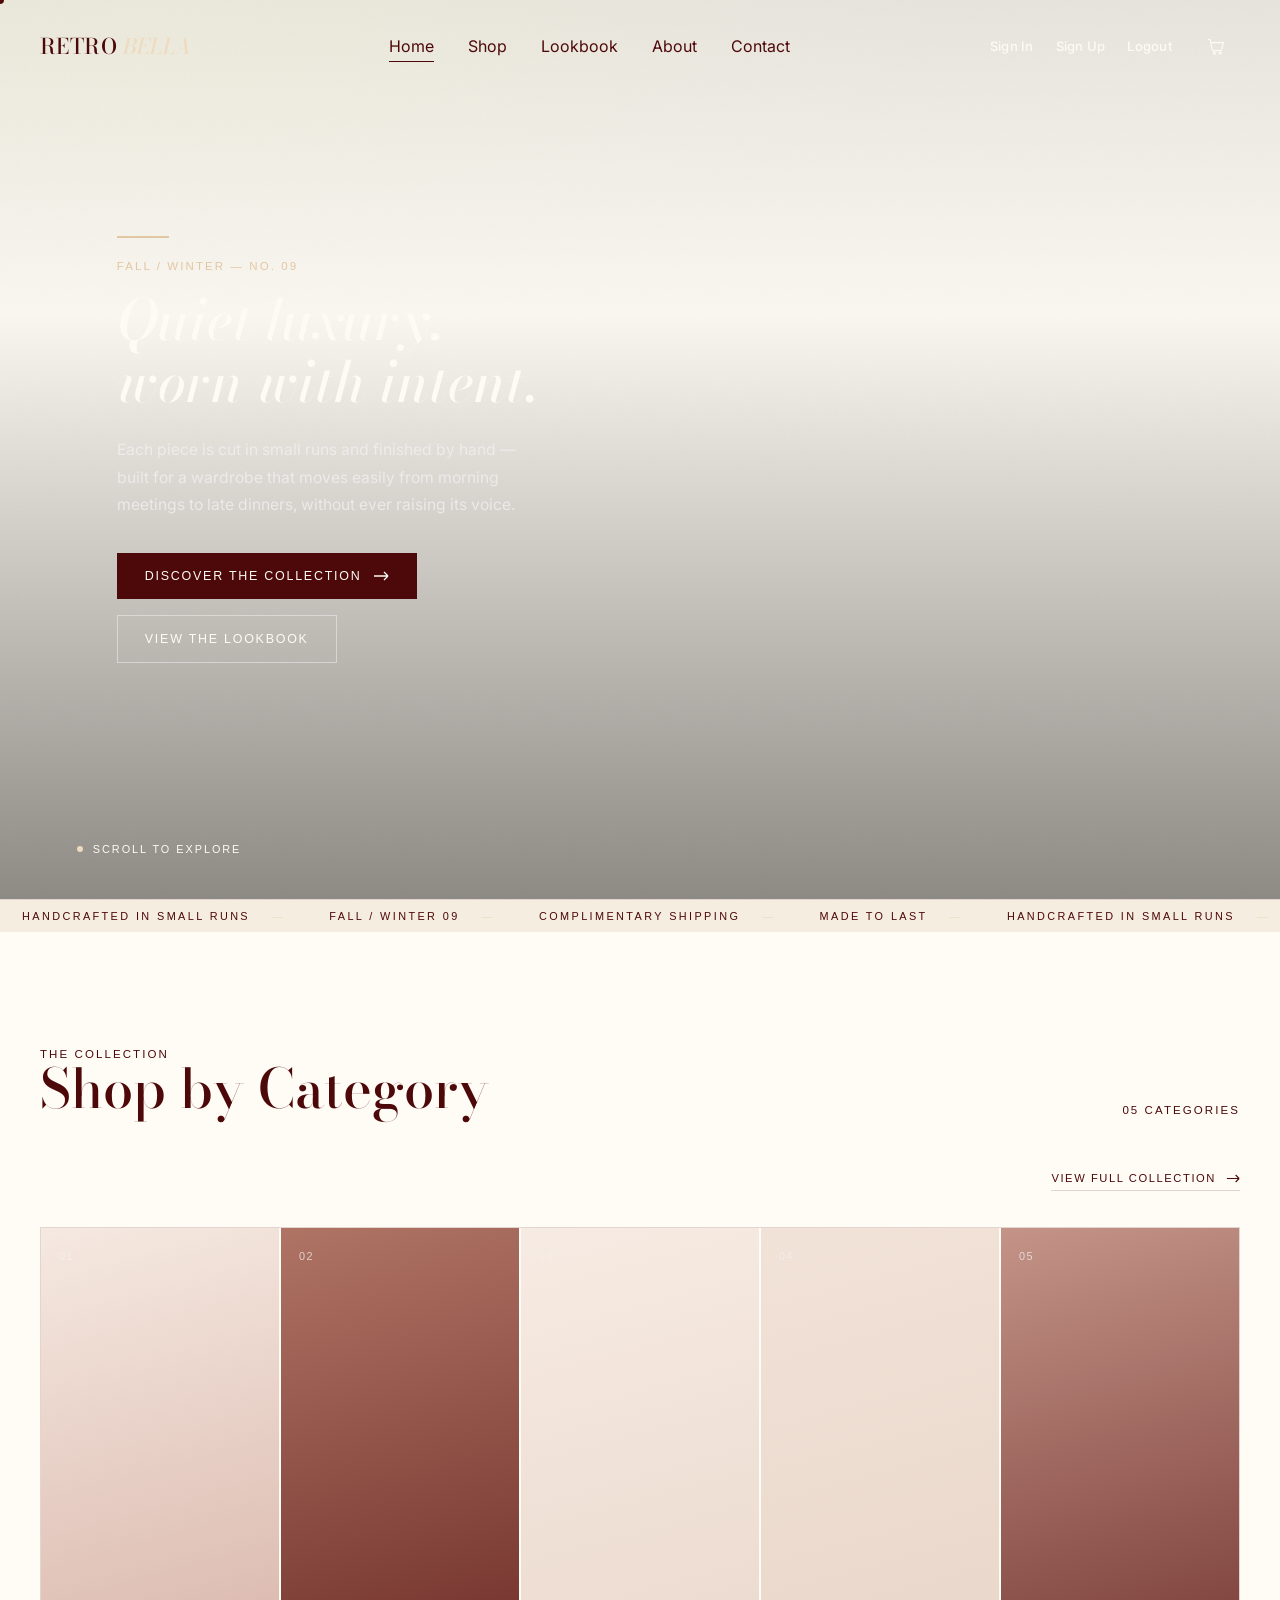
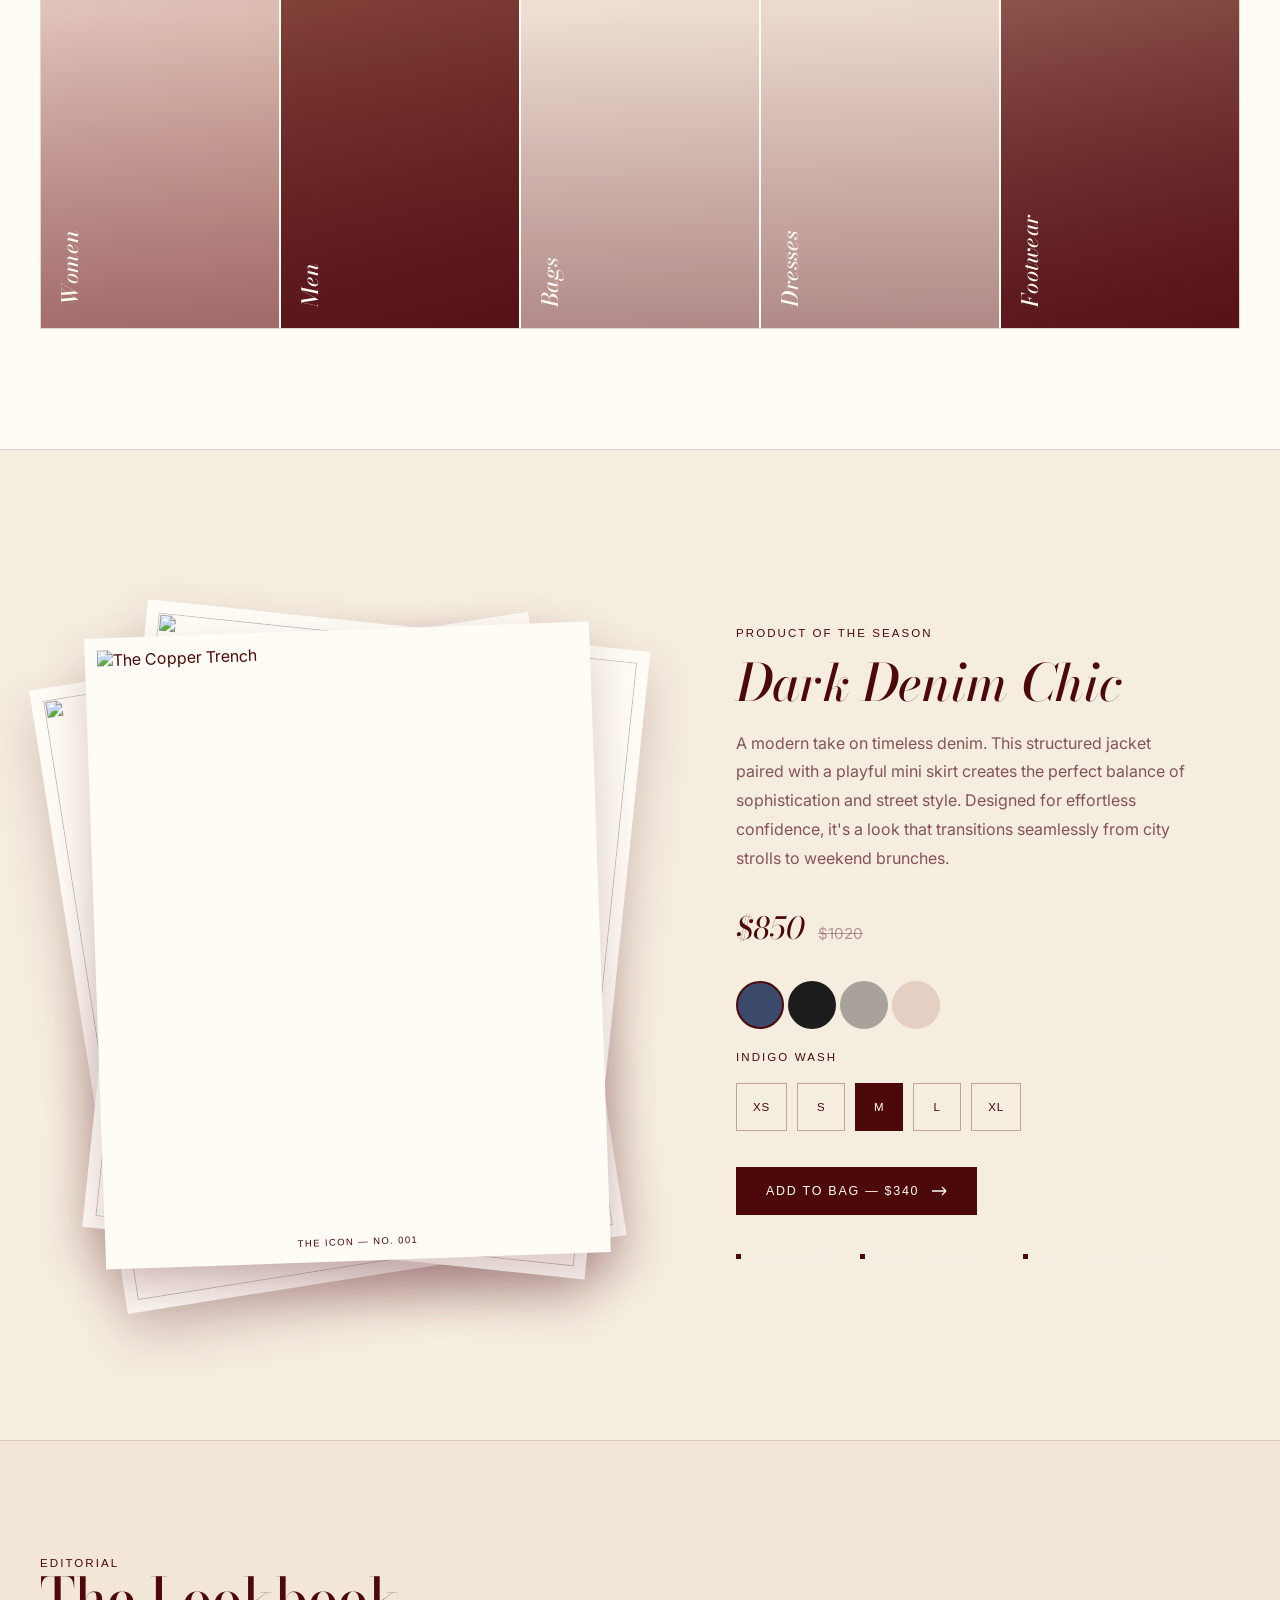
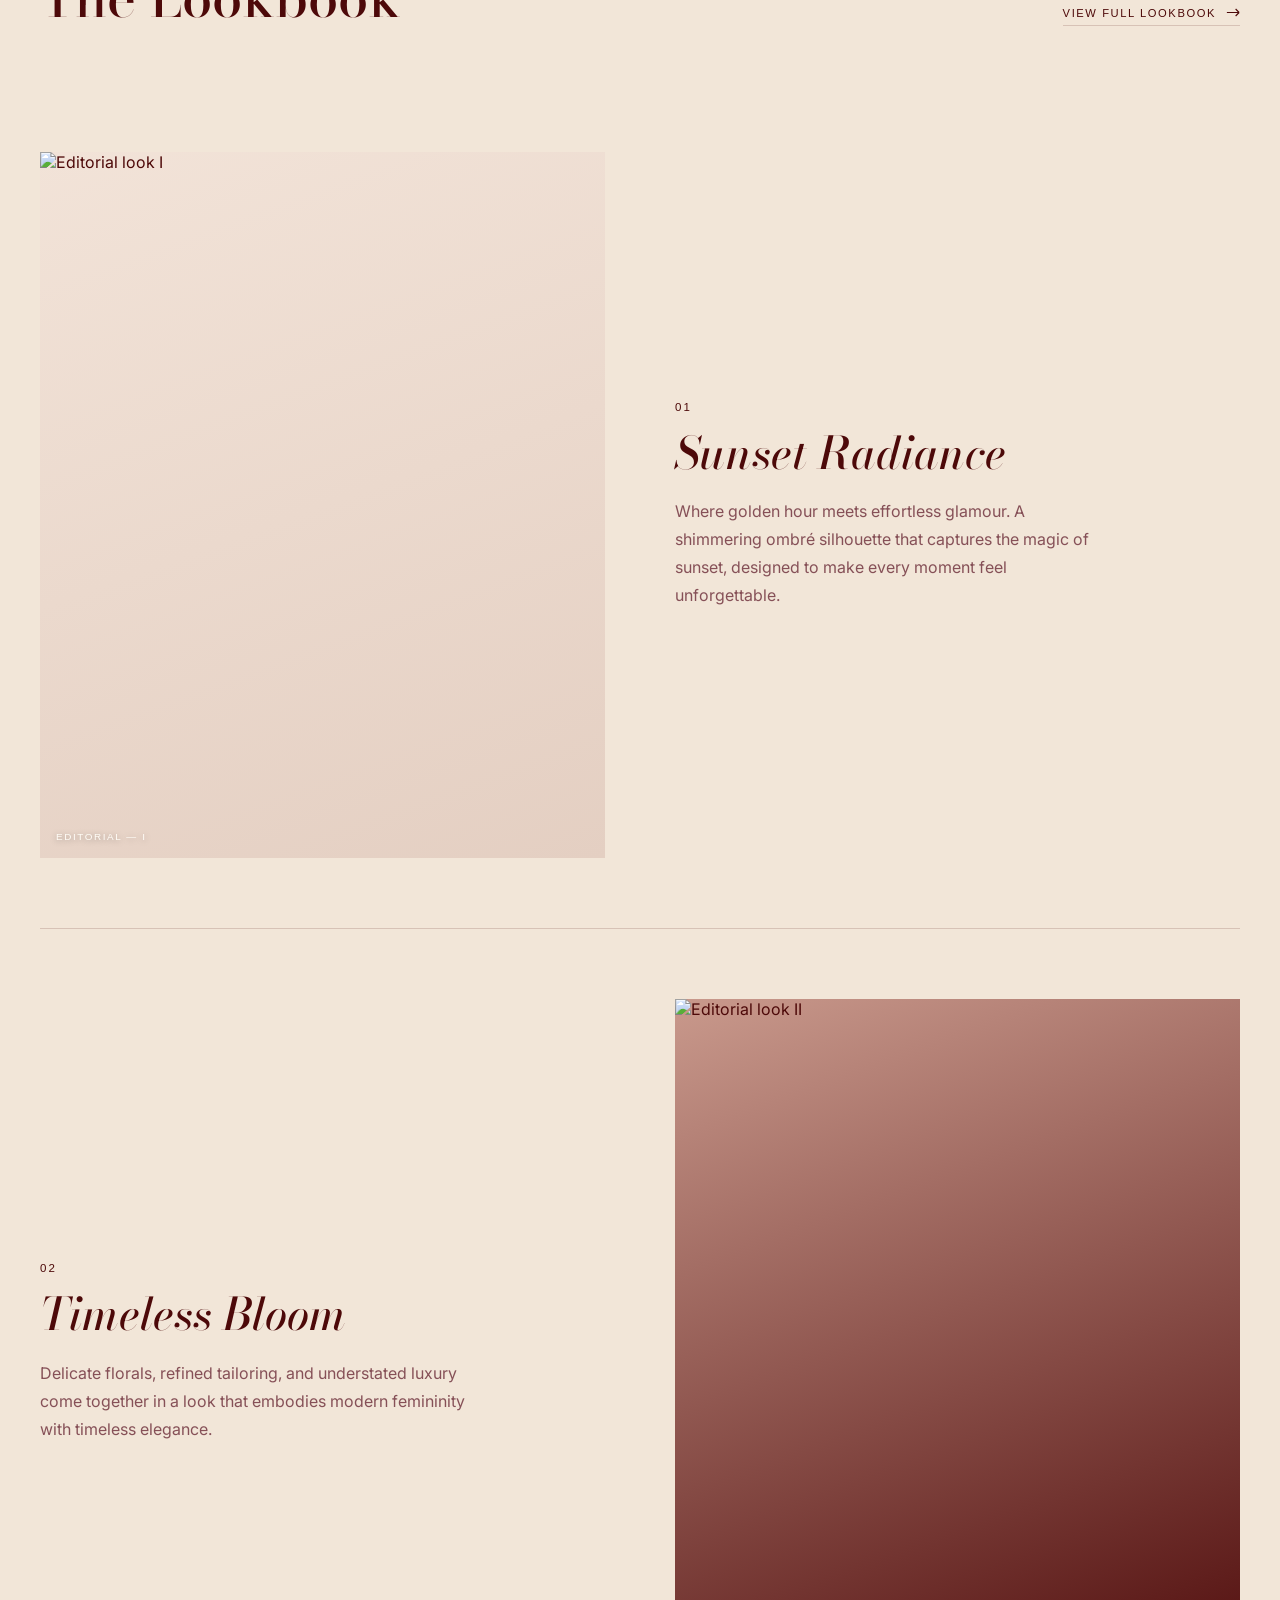
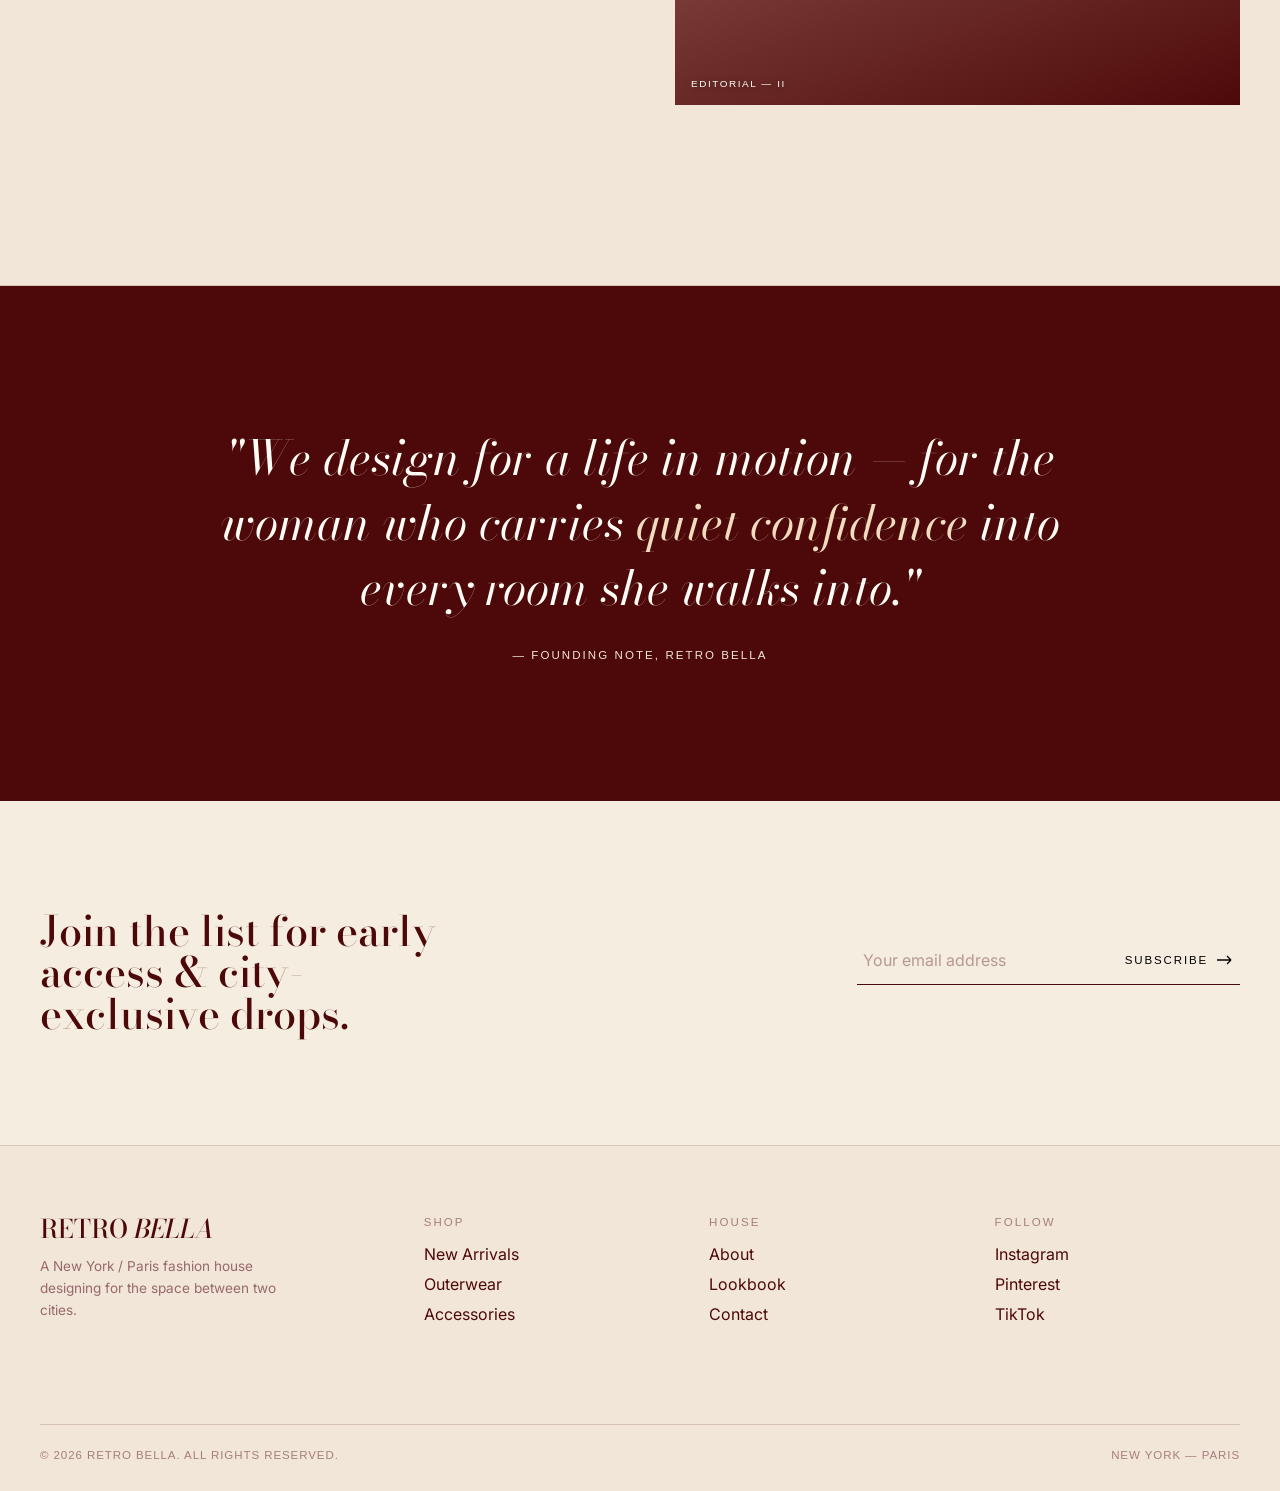
==== index.html @ aff61fb7 "updates" ====
<!DOCTYPE html>
<html lang="en">
<head>
<meta charset="UTF-8">
<meta name="viewport" content="width=device-width, initial-scale=1.0">
<title>RETRO&nbsp;BELLA — Est. Twenty Sixteen</title>
<link rel="preconnect" href="https://fonts.googleapis.com">
<link rel="preconnect" href="https://fonts.gstatic.com" crossorigin>
<link href="https://fonts.googleapis.com/css2?family=Bodoni+Moda:ital,opsz,wght@0,6..96,400;0,6..96,500;0,6..96,700;1,6..96,400;1,6..96,500&family=Archivo+Expanded:wght@500;700&family=Inter:wght@300;400;500&display=swap" rel="stylesheet">
<link rel="stylesheet" href="css/styles.css">
</head>
<body>

<div class="grain"></div>
<div class="cursor-dot" id="cursorDot"></div>

<!-- LOADER shown briefly every time the home page loads -->
<div class="loader-overlay" id="welcomeLoader">
  <div class="loader-logo">RETRO <em>BELLA</em></div>
  <div class="loader-bar-track"><div class="loader-bar-fill" id="welcomeFill"></div></div>
  <span class="loader-caption" id="welcomeCaption">Preparing your home page…</span>
</div>

<header id="siteHeader" class="on-video">
  <a href="index.html" class="logo" style="text-decoration:none;color:inherit;">RETRO <em>BELLA</em></a>
  <nav class="links" id="navLinks">
    <a href="index.html" class="is-active">Home</a>
    <a href="shop.html">Shop</a>
    <a href="lookbook.html">Lookbook</a>
    <a href="about.html">About</a>
    <a href="contact.html">Contact</a>
  </nav>
  <div class="header-icons">
    <a href="login.html" class="icon-btn nav-text-btn">Sign In</a>
    <a href="login.html?tab=signup" class="icon-btn nav-text-btn">Sign Up</a>
    <a href="index.html" class="icon-btn nav-text-btn">Logout</a>
    <a href="shop.html" class="icon-btn" aria-label="Cart">
      <svg width="20" height="20" viewBox="0 0 24 24" fill="none"><path d="M3 4h2l2.4 12.2a1.5 1.5 0 0 0 1.47 1.3h8.4a1.5 1.5 0 0 0 1.47-1.18L21 8H6" stroke="currentColor" stroke-width="1.4" stroke-linecap="round" stroke-linejoin="round"/><circle cx="10" cy="20.5" r="1.3" stroke="currentColor" stroke-width="1.4"/><circle cx="17" cy="20.5" r="1.3" stroke="currentColor" stroke-width="1.4"/></svg>
    </a>
  </div>
  <button class="menu-btn" id="menuBtn" aria-label="Toggle menu">
    <span></span><span></span><span></span>
  </button>
</header>

<section class="hero">
  <video autoplay muted loop playsinline poster="">
    <source src="Images/bgvideo.mp4">
  </video>
  <div class="veil"></div>
  <div class="hero-content">
    <div class="hero-caption">
      <div class="rule"></div>
      <span class="label">Fall / Winter — No. 09</span>
      <h1>Quiet luxury, worn with intent.</h1>
      <p>Each piece is cut in small runs and finished by hand — built for a wardrobe that moves easily from morning meetings to late dinners, without ever raising its voice.</p>
      <div class="btn-row">
        <button class="btn-primary" onclick="document.getElementById('shop').scrollIntoView({behavior:'smooth'})">
          Discover the Collection
          <svg width="16" height="10" viewBox="0 0 16 10" fill="none"><path d="M1 5H15M15 5L11 1M15 5L11 9" stroke="currentColor" stroke-width="1.3"/></svg>
        </button>
        <button class="btn-outline" onclick="document.getElementById('editorial').scrollIntoView({behavior:'smooth'})">
          View the Lookbook
        </button>
      </div>
    </div>
  </div>
  <div class="scroll-cue"><span class="dot"></span> Scroll to explore</div>
</section>

<div class="ticker-wrap">
  <div class="ticker" id="ticker">
    <span>Handcrafted in Small Runs</span><span>Fall / Winter 09</span><span>Complimentary Shipping</span>
    <span>Made to Last</span><span>Handcrafted in Small Runs</span><span>Fall / Winter 09</span>
    <span>Complimentary Shipping</span><span>Made to Last</span>
  </div>
</div>

<section id="shop" class="shop-section">
  <div class="section-head reveal">
    <div>
      <span class="label">The Collection</span>
      <h2>Shop by Category</h2>
    </div>
    <span class="label">05 Categories</span>
  </div>
  <div style="display:flex; justify-content:flex-end; margin-bottom:36px;">
    <a href="shop.html" class="panel-link" style="color:var(--sangria); border-bottom:1px solid var(--line); padding-bottom:6px;">
      View Full Collection
      <svg width="14" height="9" viewBox="0 0 16 10" fill="none"><path d="M1 5H15M15 5L11 1M15 5L11 9" stroke="currentColor" stroke-width="1.3"/></svg>
    </a>
  </div>

  <div class="category-strip reveal">
    <div class="cat-panel" style="--c1:#F7ECE4; --c2:#C9998C;" data-index="01">
      <div class="swatch"><img src="Images/women.png" alt="Women"></div>
      <div class="panel-veil"></div>
      <div class="panel-label">
        <span class="num">01</span>
        <h3>Women</h3>
      </div>
      <div class="panel-reveal">
        <span class="label">01 — Womenswear</span>
        <h3>Women</h3>
        <p>Tailoring, knitwear &amp; eveningwear cut for movement.</p>
        <a href="shop.html" class="panel-link">Shop Women <svg width="14" height="9" viewBox="0 0 16 10" fill="none"><path d="M1 5H15M15 5L11 1M15 5L11 9" stroke="currentColor" stroke-width="1.3"/></svg></a>
      </div>
    </div>

    <div class="cat-panel" style="--c1:#B37868; --c2:#4D0909;" data-index="02">
      <div class="swatch"><img src="Images/men.jpg" alt="Men"></div>
      <div class="panel-veil"></div>
      <div class="panel-label">
        <span class="num">02</span>
        <h3>Men</h3>
      </div>
      <div class="panel-reveal">
        <span class="label">02 — Menswear</span>
        <h3>Men</h3>
        <p>Structured outerwear &amp; considered essentials.</p>
        <a href="shop.html" class="panel-link">Shop Men <svg width="14" height="9" viewBox="0 0 16 10" fill="none"><path d="M1 5H15M15 5L11 1M15 5L11 9" stroke="currentColor" stroke-width="1.3"/></svg></a>
      </div>
    </div>

    <div class="cat-panel" style="--c1:#F7ECE4; --c2:#E4CFC2;" data-index="03">
      <div class="swatch"><img src="Images/bag.jpg" alt="Bags"></div>
      <div class="panel-veil"></div>
      <div class="panel-label">
        <span class="num">03</span>
        <h3>Bags</h3>
      </div>
      <div class="panel-reveal">
        <span class="label">03 — Leather Goods</span>
        <h3>Bags</h3>
        <p>Hand-finished leather, built for everyday carry.</p>
        <a href="shop.html" class="panel-link">Shop Bags <svg width="14" height="9" viewBox="0 0 16 10" fill="none"><path d="M1 5H15M15 5L11 1M15 5L11 9" stroke="currentColor" stroke-width="1.3"/></svg></a>
      </div>
    </div>

    <div class="cat-panel" style="--c1:#F2E3D8; --c2:#E4CFC2;" data-index="04">
      <div class="swatch"><img src="Images/dresses.png" alt="Dresses"></div>
      <div class="panel-veil"></div>
      <div class="panel-label">
        <span class="num">04</span>
        <h3>Dresses</h3>
      </div>
      <div class="panel-reveal">
        <span class="label">04 — Eveningwear</span>
        <h3>Dresses</h3>
        <p>Fluid silhouettes for daylight into evening.</p>
        <a href="shop.html" class="panel-link">Shop Dresses <svg width="14" height="9" viewBox="0 0 16 10" fill="none"><path d="M1 5H15M15 5L11 1M15 5L11 9" stroke="currentColor" stroke-width="1.3"/></svg></a>
      </div>
    </div>

<div class="cat-panel" style="--c1:#C9998C; --c2:#4D0909;" data-index="05">
      <div class="swatch"><img src="Images/shoe.jpg" alt="Footwear"></div>
      <div class="panel-veil"></div>
      <div class="panel-label">
        <span class="num">05</span>
        <h3>Footwear</h3>
      </div>
      <div class="panel-reveal">
        <span class="label">05 — Finishing Touches</span>
        <h3>Footwear</h3>
       <p>From everyday loafers to statement heels — footwear that completes every look.</p>
        <a href="shop.html" class="panel-link">Shop Footwear <svg width="14" height="9" viewBox="0 0 16 10" fill="none"><path d="M1 5H15M15 5L11 1M15 5L11 9" stroke="currentColor" stroke-width="1.3"/></svg></a>
      </div>
    </div>
  </div>
</section>

<section id="spotlight" class="spotlight">
  <div class="spotlight-grid reveal">
    <div class="spotlight-img">
      <div class="photo-stack">
        <div class="photo-card card-back">
          <img src="Images/lookbook4.jpeg" alt="">
        </div>
        <div class="photo-card card-mid">
          <img src="Images/lookbook1.jpeg" alt="">
        </div>
        <div class="photo-card card-front">
          <img src="Images/denim.png" alt="The Copper Trench">
          <span class="photo-card-cap">The Icon — No. 001</span>
        </div>
      </div>
    </div>
    <div class="spotlight-copy">
      <span class="label">Product of the Season</span>
      <h2>Dark Denim Chic</h2>
<p>A modern take on timeless denim. This structured jacket paired with a playful mini skirt creates the perfect balance of sophistication and street style. Designed for effortless confidence, it's a look that transitions seamlessly from city strolls to weekend brunches.</p>
      <div class="spotlight-price">
        <span class="now">$850</span>
        <span class="was">$1020</span>
      </div>

      <div class="swatch-row" id="colorSwatches">
        <button class="sw active" data-color="Indigo Wash" style="background:#3B4A6B;" aria-label="Indigo Wash"></button>
        <button class="sw" data-color="Raw Black" style="background:#1C1C1C;" aria-label="Raw Black"></button>
        <button class="sw" data-color="Stone Grey" style="background:#A9A29B;" aria-label="Stone Grey"></button>
        <button class="sw" data-color="Ecru" style="background:#E4CFC2;" aria-label="Ecru"></button>
      </div>
      <span class="label" id="colorLabel" style="display:block;margin:-8px 0 20px;">Indigo Wash</span>

      <div class="size-row" id="sizeRow">
        <button data-size="XS">XS</button>
        <button data-size="S">S</button>
        <button class="active" data-size="M">M</button>
        <button data-size="L">L</button>
        <button data-size="XL">XL</button>
      </div>

      <button class="btn-primary" id="addToBag">
        Add to Bag — $340
        <svg width="16" height="10" viewBox="0 0 16 10" fill="none"><path d="M1 5H15M15 5L11 1M15 5L11 9" stroke="currentColor" stroke-width="1.3"/></svg>
      </button>

      <div class="spotlight-meta">
        <span><i class="sq"></i>Made in Italy</span>
        <span><i class="sq"></i>Double-faced wool</span>
        <span><i class="sq"></i>Hand-finished seams</span>
      </div>
    </div>
  </div>
</section>

<section id="editorial">
  <div class="section-head reveal">
    <div>
      <span class="label">Editorial</span>
      <h2>The Lookbook</h2>
    </div>
    <a href="lookbook.html" class="panel-link" style="color:var(--sangria); border-bottom:1px solid var(--line); padding-bottom:6px;">
      View Full Lookbook
      <svg width="14" height="9" viewBox="0 0 16 10" fill="none"><path d="M1 5H15M15 5L11 1M15 5L11 9" stroke="currentColor" stroke-width="1.3"/></svg>
    </a>
  </div>

  <div class="editorial-block reveal">
    <div class="img" data-cap="Editorial — I" style="--c1:#F2E3D8; --c2:#E4CFC2;"><img src="Images/editorial-1.jpg" alt="Editorial look I"></div>
    <div class="copy">
      <span class="label">01</span>
      <h2>Sunset Radiance</h2>
     <p>Where golden hour meets effortless glamour. A shimmering ombré silhouette that captures the magic of sunset, designed to make every moment feel unforgettable.</p> 
    </div>
  </div>

  <div class="editorial-block reverse reveal">
    <div class="img" data-cap="Editorial — II" style="--c1:#C9998C; --c2:#4D0909;"><img src="Images/editorial-2.jpg" alt="Editorial look II"></div>
    <div class="copy">
      <span class="label">02</span>
      <h2>Timeless Bloom</h2>
<p>Delicate florals, refined tailoring, and understated luxury come together in a look that embodies modern femininity with timeless elegance.</p>
    </div>
  </div>
</section>

<section id="manifesto" class="manifesto reveal">
  <blockquote>
    "We design for a life in motion — for the woman who carries <span>quiet confidence</span> into every room she walks into."
  </blockquote>
  <cite class="label">— Founding Note, Retro Bella</cite>
</section>

<section id="newsletter">
  <div class="newsletter reveal">
    <h2>Join the list for early access &amp; city-exclusive drops.</h2>
    <div>
      <form id="newsletterForm">
        <input type="email" placeholder="Your email address" required>
        <button type="submit">Subscribe
          <svg width="16" height="10" viewBox="0 0 16 10" fill="none"><path d="M1 5H15M15 5L11 1M15 5L11 9" stroke="currentColor" stroke-width="1.3"/></svg>
        </button>
      </form>
      <p class="note" id="newsletterNote">Thank you — you're on the list.</p>
    </div>
  </div>
</section>

<footer>
  <div class="brand">
    <h3>RETRO <em style="color:var(--sangria)">BELLA</em></h3>
    <p>A New York / Paris fashion house designing for the space between two cities.</p>
  </div>
  <div>
    <span class="label">Shop</span>
    <ul>
      <li><a href="shop.html">New Arrivals</a></li>
      <li><a href="shop.html">Outerwear</a></li>
      <li><a href="shop.html">Accessories</a></li>
    </ul>
  </div>
  <div>
    <span class="label">House</span>
    <ul>
      <li><a href="about.html">About</a></li>
      <li><a href="lookbook.html">Lookbook</a></li>
      <li><a href="contact.html">Contact</a></li>
    </ul>
  </div>
  <div>
    <span class="label">Follow</span>
    <ul>
      <li><a href="#">Instagram</a></li>
      <li><a href="#">Pinterest</a></li>
      <li><a href="#">TikTok</a></li>
    </ul>
  </div>
  <div class="footer-bottom">
    <span>© 2026 Retro Bella. All rights reserved.</span>
    <span>New York — Paris</span>
  </div>
</footer>

<script>
  // ---------- welcome loader (plays on every visit to the home page) ----------
  (function(){
    const overlay = document.getElementById('welcomeLoader');
    const fill = document.getElementById('welcomeFill');
    const caption = document.getElementById('welcomeCaption');
    const params = new URLSearchParams(window.location.search);

    if(params.get('welcome') === '1'){
      caption.textContent = 'Welcome back — preparing your home page…';
      // clean the URL so refreshing doesn't keep the welcome caption
      window.history.replaceState({}, document.title, window.location.pathname);
    }

    document.documentElement.style.overflow = 'hidden';
    overlay.style.display = 'flex';
    fill.style.width = '0%';

    // small delay so the browser paints the 0% state before we animate to 100%
    setTimeout(() => { fill.style.width = '100%'; }, 50);

    // hide only once the 1.5s bar-fill transition has actually finished
    setTimeout(() => {
      overlay.classList.add('hide');
      document.documentElement.style.overflow = '';
      setTimeout(() => overlay.remove(), 650);
    }, 1700);
  })();

  const header = document.getElementById('siteHeader');
  window.addEventListener('scroll', () => {
    header.classList.toggle('scrolled', window.scrollY > 40);
  });

  const menuBtn = document.getElementById('menuBtn');
  const navLinks = document.getElementById('navLinks');
  menuBtn.addEventListener('click', () => {
    menuBtn.classList.toggle('open');
    navLinks.classList.toggle('open');
  });
  navLinks.querySelectorAll('a').forEach(a => a.addEventListener('click', () => {
    menuBtn.classList.remove('open');
    navLinks.classList.remove('open');
  }));

  const revealEls = document.querySelectorAll('.reveal');
  const io = new IntersectionObserver((entries) => {
    entries.forEach(entry => {
      if (entry.isIntersecting) {
        entry.target.classList.add('in');
        io.unobserve(entry.target);
      }
    });
  }, { threshold: 0.15 });
  revealEls.forEach(el => io.observe(el));

  const form = document.getElementById('newsletterForm');
  const note = document.getElementById('newsletterNote');
  form.addEventListener('submit', (e) => {
    e.preventDefault();
    note.classList.add('show');
    form.reset();
    setTimeout(() => note.classList.remove('show'), 4000);
  });

  // spotlight color swatch selection
  const colorLabel = document.getElementById('colorLabel');
  document.querySelectorAll('#colorSwatches .sw').forEach(sw => {
    sw.addEventListener('click', () => {
      document.querySelectorAll('#colorSwatches .sw').forEach(s => s.classList.remove('active'));
      sw.classList.add('active');
      if (colorLabel) colorLabel.textContent = sw.dataset.color;
    });
  });

  // spotlight size selection
  document.querySelectorAll('#sizeRow button').forEach(btn => {
    btn.addEventListener('click', () => {
      document.querySelectorAll('#sizeRow button').forEach(b => b.classList.remove('active'));
      btn.classList.add('active');
    });
  });

  // add to bag demo
  const addBtn = document.getElementById('addToBag');
  addBtn.addEventListener('click', () => {
    const original = addBtn.innerHTML;
    addBtn.innerHTML = 'Added to Bag ✓';
    setTimeout(() => { addBtn.innerHTML = original; }, 1800);
  });

  // custom cursor
  const cursorDot = document.getElementById('cursorDot');
  const heroSection = document.querySelector('.hero');
  if (window.matchMedia('(hover: hover)').matches) {
    window.addEventListener('mousemove', (e) => {
      cursorDot.style.left = e.clientX + 'px';
      cursorDot.style.top = e.clientY + 'px';
      const overHero = e.clientY < heroSection.getBoundingClientRect().bottom;
      cursorDot.classList.toggle('on-video', overHero);
    });
    document.querySelectorAll('.cat-panel, .newsletter button, .btn-primary, nav.links a, .sw, .size-row button').forEach(el => {
      el.addEventListener('mouseenter', () => cursorDot.classList.add('active'));
      el.addEventListener('mouseleave', () => cursorDot.classList.remove('active'));
    });
  }
</script>

</body>
</html>
---- css/styles.css ----
:root{
    /* ===== Cherry / Cream theme ===== */
    --ink:#4D0909;              /* Cherry — primary text & accent */
    --paper:#FFFCF6;            /* Cream — primary background */
    --paper-dim:#F5EDE0;
    --sangria:#4D0909;          /* Cherry — buttons & accents */
    --sangria-dim:#320606;      /* deep cherry — hover states, gradient depth */
    --cornflower:#F0DCC0;       /* warm cream-gold — highlights on dark/video areas */
    --cornflower-dim:#E3C9A3;
    --butter:#F0DCC0;
    --butter-dim:#E3C9A3;
    --line: rgba(77,9,9,0.16);
    --dusk:#F5EDE0;
    --dusk-dim:#EBDFC9;
    --blush:#F2E6D8;
    --blush-dim:#E7D3BC;
  }

  *{ margin:0; padding:0; box-sizing:border-box; }
  html{ scroll-behavior:smooth; }

  body{
    background:var(--paper);
    color:var(--ink);
    font-family:'Inter', sans-serif;
    font-weight:400;
    overflow-x:hidden;
  }

  ::selection{ background:var(--sangria); color:var(--paper); }
  a{ color:inherit; text-decoration:none; }

  .label{
    font-family:'Archivo Expanded', sans-serif;
    text-transform:uppercase;
    letter-spacing:0.18em;
    font-size:0.72rem;
    font-weight:500;
  }

  h1,h2,h3{
    font-family:'Bodoni Moda', serif;
    font-weight:500;
    line-height:1;
  }

  .grain{
    position:fixed; inset:0; pointer-events:none; z-index:500;
    opacity:0.045; mix-blend-mode:multiply;
    background-image:url("data:image/svg+xml,%3Csvg xmlns='http://www.w3.org/2000/svg' width='120' height='120'%3E%3Cfilter id='n'%3E%3CfeTurbulence type='fractalNoise' baseFrequency='0.9' numOctaves='2' stitchTiles='stitch'/%3E%3C/filter%3E%3Crect width='100%25' height='100%25' filter='url(%23n)'/%3E%3C/svg%3E");
  }

  /* ---------- nav ---------- */
  header{
    position:fixed; top:0; left:0; right:0; z-index:200;
    display:flex; align-items:center; justify-content:space-between;
    padding:22px 40px;
    background:transparent;
    transition:background 0.4s ease, padding 0.4s ease, border-color 0.4s ease;
    border-bottom:1px solid transparent;
  }
  header.scrolled{
    background:rgba(255,252,246,0.92);
    backdrop-filter:blur(6px);
    padding:14px 40px;
    border-bottom:1px solid var(--line);
  }
  header.on-video .logo, header.on-video nav.links a{ color:var(--paper); }
  header.on-video.scrolled .logo, header.on-video.scrolled nav.links a{ color:var(--ink); }

  .logo{
    font-family:'Bodoni Moda', serif; font-weight:500; font-size:1.35rem;
    letter-spacing:0.02em; transition:color 0.4s ease;
  }
  .logo em{ font-style:italic; color:var(--sangria); }
  header.on-video:not(.scrolled) .logo em{ color:var(--cornflower); }

  nav.links{
    position:fixed; top:0; right:0; height:100vh; width:72%;
    background:var(--paper); display:flex; flex-direction:column; justify-content:center; align-items:flex-start;
    padding:40px; gap:26px; transform:translateX(100%); transition:transform 0.4s ease;
    border-left:1px solid var(--line); z-index:250;
  }
  nav.links.open{ transform:translateX(0); }
  nav.links a{ position:relative; transition:color 0.4s ease; color:var(--ink) !important; }
  .menu-btn{ display:flex; }
  @media (min-width:641px){
    nav.links{
      position:static; height:auto; width:auto; flex-direction:row;
      background:none; padding:0; gap:34px; transform:none; border-left:none;
    }
    nav.links a{ color:inherit !important; }
    .menu-btn{ display:none; }
  }
  nav.links a::after{
    content:""; position:absolute; left:0; bottom:-6px;
    width:0; height:1px; background:currentColor;
    transition:width 0.3s ease;
  }
  nav.links a:hover::after{ width:100%; }

  .menu-btn{
    flex-direction:column; align-items:center; justify-content:center; gap:5px;
    width:48px; height:48px;
    background:none; border:none; cursor:pointer; z-index:300;
  }
  .menu-btn span{ width:26px; height:1.5px; background:var(--ink); display:block; transition:transform .3s ease, opacity .3s ease; }
  header.on-video:not(.scrolled) .menu-btn span{ background:var(--paper); }
  .menu-btn.open span:nth-child(1){ transform:translateY(6.5px) rotate(45deg); }
  .menu-btn.open span:nth-child(2){ opacity:0; }
  .menu-btn.open span:nth-child(3){ transform:translateY(-6.5px) rotate(-45deg); }

  /* ---------- ticker ---------- */
  .ticker-wrap{
    position:relative; z-index:190;
    background:var(--dusk); color:var(--ink);
    overflow:hidden; white-space:nowrap;
    height:32px; display:flex; align-items:center;
  }
  .ticker{ display:inline-flex; animation:scrollTicker 26s linear infinite; }
  .ticker span{
    font-family:'Archivo Expanded', sans-serif; text-transform:uppercase;
    letter-spacing:0.22em; font-size:0.68rem; padding:0 22px;
    display:inline-flex; align-items:center; gap:22px;
  }
  .ticker span::after{ content:"—"; color:var(--cornflower); }
  @keyframes scrollTicker{ from{ transform:translateX(0); } to{ transform:translateX(-50%); } }

  /* ---------- hero (video) ---------- */
  .hero{
    position:relative;
    height:100vh; min-height:640px;
    display:flex; flex-direction:column; justify-content:flex-end;
    overflow:hidden;
    color:var(--paper);
  }
  .hero video{
    position:absolute; inset:0; width:100%; height:100%;
    object-fit:cover; z-index:0;
    filter:saturate(0.9) contrast(1.05);
  }
  .hero .veil{
    position:absolute; inset:0; z-index:1;
    background:
      radial-gradient(120% 60% at 12% 0%, rgba(250,252,208,0.22) 0%, rgba(250,252,208,0) 55%),
      linear-gradient(180deg, rgba(20,15,10,0.10) 0%, rgba(20,15,10,0.02) 35%, rgba(20,15,10,0.48) 100%);
  }
  .hero-content{
    position:relative; z-index:2;
    height:100%; width:100%;
    display:flex; align-items:flex-end; justify-content:flex-start;
    padding:0 20px 90px;
  }
  @media (min-width:641px){
    .hero-content{ align-items:center; padding:0 clamp(24px, 6vw, 80px); }
  }

  .hero-caption{
    max-width:100%;
    color:var(--paper);
    text-align:left;
    animation:heroIn 1.4s cubic-bezier(.16,.9,.28,1) both;
  }
  @media (min-width:641px){ .hero-caption{ max-width:420px; } }
  @keyframes heroIn{
    from{ opacity:0; transform:translateY(24px); }
    to{ opacity:1; transform:translateY(0); }
  }
  .hero-caption .rule{
    width:52px; height:2px; background:var(--butter-dim); margin-bottom:22px;
  }
  .hero-caption .label{ color:var(--butter-dim); display:block; margin-bottom:18px; }
  .hero-caption h1{
    font-size:clamp(2.4rem, 4.4vw, 3.6rem);
    font-style:italic; font-weight:500;
    line-height:1.1; margin-bottom:22px;
  }
  .hero-caption p{
    font-size:0.98rem; line-height:1.75;
    color:rgba(241,241,241,0.8); margin-bottom:34px;
  }
  .hero-caption .btn-primary{ padding:16px 28px; }
  .hero-caption .btn-row{ display:flex; gap:16px; flex-wrap:wrap; }
  .btn-outline{
    display:inline-flex; align-items:center; gap:12px;
    background:transparent; color:var(--paper);
    font-family:'Archivo Expanded', sans-serif; font-size:0.78rem;
    letter-spacing:0.14em; text-transform:uppercase;
    padding:16px 27px; border:1px solid rgba(241,241,241,0.55); cursor:pointer;
    transition:background 0.3s ease, color 0.3s ease, border-color 0.3s ease;
  }
  .btn-outline:hover{ background:var(--paper); color:var(--ink); border-color:var(--paper); }

  .scroll-cue{
    position:absolute; left:clamp(24px, 6vw, 80px); bottom:44px; z-index:2;
    display:flex; align-items:center; gap:10px;
    font-family:'Archivo Expanded', sans-serif; text-transform:uppercase;
    font-size:0.68rem; letter-spacing:0.18em; color:var(--paper);
  }
  .scroll-cue .dot{ width:6px; height:6px; border-radius:50%; background:var(--butter); animation:pulse 1.8s ease-in-out infinite; }
  @keyframes pulse{ 0%,100%{ transform:scale(1); opacity:1; } 50%{ transform:scale(1.6); opacity:0.4; } }

  /* ---------- section shared ---------- */
  section{ padding:110px 40px; border-bottom:1px solid var(--line); }
  .section-head{ display:flex; justify-content:space-between; align-items:flex-end; margin-bottom:56px; flex-wrap:wrap; gap:20px; }
  .section-head h2{ font-size:clamp(2.1rem, 5vw, 3.4rem); }
  .section-head .label{ color:var(--sangria); }

  .reveal{ opacity:0; transform:translateY(36px); transition:opacity 0.8s ease, transform 0.8s ease; }
  .reveal.in{ opacity:1; transform:translateY(0); }

  /* ---------- CATEGORY STRIP (animated vertical panels) ---------- */
  .shop-section{ padding-bottom:120px; }
  .category-strip{
    display:flex;
    flex-direction:column;
    gap:2px;
    border:1px solid var(--line);
  }
  .cat-panel{
    position:relative;
    overflow:hidden;
    cursor:pointer;
    height:140px;
    transition:height 0.5s ease;
  }
  .cat-panel:hover{ height:340px; }
  .category-strip:hover .cat-panel:not(:hover){ height:100px; }
  @media (min-width:901px){
    .category-strip{
      flex-direction:row;
      height:78vh; min-height:520px; max-height:760px;
    }
    .cat-panel{ flex:1; height:auto; transition:flex 0.7s cubic-bezier(.22,.85,.24,1); }
    .cat-panel:hover{ flex:2.6; height:auto; }
    .category-strip:hover .cat-panel:not(:hover){ flex:0.72; height:auto; }
  }

  .cat-panel .swatch{
    position:absolute; inset:0;
    background:linear-gradient(165deg, var(--c1), var(--c2));
    overflow:hidden;
    transform:scale(1.08);
    transition:transform 0.7s cubic-bezier(.22,.85,.24,1);
  }
  .cat-panel:hover .swatch{ transform:scale(1); }

  .cat-panel .swatch img{
    position:absolute; inset:0;
    width:100%; height:100%;
    object-fit:cover;
  }
  .cat-panel[data-index="01"] .swatch img{ object-position:center 20%; }
  .cat-panel[data-index="04"] .swatch img{ object-position:center 15%; }
  .cat-panel[data-index="02"] .swatch img{ object-position:center 20%; }
  .cat-panel[data-index="03"] .swatch img{ object-position:center; }
  .cat-panel[data-index="05"] .swatch img{ object-position:center; }

  .cat-panel .panel-veil{
    position:absolute; inset:0;
    background:linear-gradient(180deg, rgba(92,22,38,0) 55%, rgba(92,22,38,0.38) 100%);
    transition:background 0.5s ease;
  }
  .cat-panel:hover .panel-veil{
    background:linear-gradient(180deg, rgba(92,22,38,0) 60%, rgba(92,22,38,0.3) 100%);
  }

  /* collapsed vertical label */
  .panel-label{
    position:absolute; inset:0; z-index:2;
    display:flex; flex-direction:row; align-items:center; justify-content:space-between;
    padding:22px 18px;
    opacity:1; transition:opacity 0.35s ease;
  }
  .cat-panel:hover .panel-label{ opacity:0; }
  .panel-label .num{
    font-family:'Archivo Expanded', sans-serif; font-size:0.68rem;
    letter-spacing:0.14em; color:rgba(241,241,241,0.75);
  }
  .panel-label h3{
    font-size:1.5rem; font-style:italic; color:var(--paper);
    letter-spacing:0.01em;
  }
  @media (min-width:901px){
    .panel-label{ flex-direction:column; align-items:stretch; }
    .panel-label h3{
      font-size:1.4rem;
      writing-mode:vertical-rl; transform:rotate(180deg);
      align-self:flex-start;
    }
  }

  /* expanded reveal content */
  .panel-reveal{
    position:absolute; left:0; right:0; bottom:0; z-index:2;
    padding:30px 28px;
    opacity:0; transform:translateY(14px);
    transition:opacity 0.4s ease 0.15s, transform 0.5s ease 0.15s;
    white-space:normal;
  }
  .cat-panel:hover .panel-reveal{ opacity:1; transform:translateY(0); }
  .panel-reveal .label{ color:var(--cornflower); display:block; margin-bottom:10px; white-space:nowrap; }
  .panel-reveal h3{ color:var(--paper); font-size:1.9rem; font-style:italic; margin-bottom:10px; writing-mode:initial; transform:none; }
  .panel-reveal p{
    color:rgba(241,241,241,0.75); font-size:0.88rem; line-height:1.55;
    max-width:230px; margin-bottom:18px;
  }
  .panel-link{
    display:inline-flex; align-items:center; gap:10px;
    color:var(--paper); font-family:'Archivo Expanded', sans-serif;
    font-size:0.7rem; letter-spacing:0.14em; text-transform:uppercase;
    border-bottom:1px solid rgba(241,241,241,0.4); padding-bottom:6px;
  }
  .panel-link svg{ transition:transform 0.3s ease; }
  .cat-panel:hover .panel-link:hover svg{ transform:translateX(5px); }

  /* ---------- SPOTLIGHT / HIGH-END PRODUCT ---------- */
  .spotlight{ background:var(--dusk); color:var(--ink); border-bottom:1px solid var(--line); }
  .spotlight-grid{
    display:grid; grid-template-columns:1fr; gap:50px; align-items:center;
  }
  @media (min-width:981px){
    .spotlight-grid{ grid-template-columns:1.1fr 0.9fr; gap:80px; }
  }
  .spotlight-img{
    position:relative; aspect-ratio:4/5;
    display:flex; align-items:center; justify-content:center;
  }
  .photo-stack{
    position:relative;
    width:82%; height:82%;
  }
  .photo-card{
    position:absolute; inset:0;
    background:var(--paper);
    padding:12px 12px 12px;
    box-shadow:0 24px 50px rgba(92,22,38,0.22);
    transition:transform 0.5s cubic-bezier(.22,.85,.24,1), box-shadow 0.5s ease;
  }
  .photo-card img{
    width:100%; height:100%;
    object-fit:cover; display:block;
  }
  .card-back{
    transform:rotate(-9deg) translate(-22px, 14px);
    z-index:1;
  }
  .card-mid{
    transform:rotate(6deg) translate(18px, -8px);
    z-index:2;
  }
  .card-front{
    transform:rotate(-2deg);
    z-index:3;
    padding-bottom:44px;
  }
  .spotlight-img:hover .card-back{ transform:rotate(-13deg) translate(-32px, 20px); }
  .spotlight-img:hover .card-mid{ transform:rotate(9deg) translate(26px, -14px); }
  .spotlight-img:hover .card-front{ transform:rotate(-4deg) translateY(-6px); }
  .photo-card-cap{
    position:absolute; left:12px; right:12px; bottom:14px;
    font-family:'Archivo Expanded', sans-serif; font-size:0.6rem;
    letter-spacing:0.14em; text-transform:uppercase; color:var(--ink);
    text-align:center;
  }
  .spotlight-copy .label{ color:var(--sangria); display:block; margin-bottom:18px; }
  .spotlight-copy h2{ font-size:clamp(2rem,4.4vw,3.2rem); font-style:italic; margin-bottom:20px; }
  .spotlight-copy p{ font-size:1rem; line-height:1.8; color:rgba(92,22,38,0.72); max-width:460px; margin-bottom:32px; }

  .spotlight-price{ display:flex; align-items:baseline; gap:14px; margin-bottom:30px; }
  .spotlight-price .now{ font-family:'Bodoni Moda', serif; font-style:italic; font-size:1.9rem; color:var(--ink); }
  .spotlight-price .was{ font-size:0.95rem; text-decoration:line-through; color:rgba(92,22,38,0.4); }

  .swatch-row{ display:flex; gap:4px; margin-bottom:30px; }
  .swatch-row .sw{
    width:48px; height:48px; padding:9px;
    border-radius:50%; cursor:pointer;
    background-clip:content-box;
    border:2px solid transparent; transition:border-color 0.25s ease;
  }
  .swatch-row .sw.active{ border-color:var(--ink); }

  .size-row{ display:flex; gap:10px; margin-bottom:36px; flex-wrap:wrap; }
  .size-row button{
    background:none; border:1px solid rgba(92,22,38,0.35); color:var(--ink);
    font-family:'Archivo Expanded', sans-serif; font-size:0.72rem; letter-spacing:0.08em;
    min-width:48px; min-height:48px; padding:10px 16px; cursor:pointer; transition:all 0.25s ease;
  }
  .size-row button:hover, .size-row button.active{
    background:var(--sangria); color:var(--paper); border-color:var(--sangria);
  }

  .btn-primary{
    display:inline-flex; align-items:center; gap:12px;
    background:var(--sangria); color:var(--paper);
    font-family:'Archivo Expanded', sans-serif; font-size:0.78rem;
    letter-spacing:0.14em; text-transform:uppercase;
    padding:17px 30px; border:none; cursor:pointer;
    transition:background 0.3s ease;
  }
  .btn-primary:hover{ background:var(--sangria-dim); }
  .btn-primary svg{ transition:transform 0.3s ease; }
  .btn-primary:hover svg{ transform:translateX(5px); }

  .spotlight-meta{
    margin-top:34px; display:flex; gap:34px; flex-wrap:wrap;
    font-size:0.8rem; color:rgba(241,241,241,0.55);
  }
  .spotlight-meta span{ display:flex; align-items:center; gap:8px; }
  .spotlight-meta .sq{ width:5px; height:5px; background:var(--sangria); display:inline-block; }

  /* ---------- editorial ---------- */
  .editorial-block{ display:grid; grid-template-columns:1fr; gap:40px; align-items:center; padding:50px 0; }
  .editorial-block:not(:last-child){ border-bottom:1px solid var(--line); }
  #editorial{ background:var(--blush); }
  @media (min-width:901px){
    .editorial-block{ grid-template-columns:1fr 1fr; gap:70px; padding:70px 0; }
    .editorial-block.reverse .img{ order:2; }
  }
  .editorial-block .img{
    aspect-ratio:4/5; position:relative; overflow:hidden;
    background:linear-gradient(160deg, var(--c1), var(--c2));
  }
  .editorial-block .img img{
    position:absolute; inset:0;
    width:100%; height:100%;
    object-fit:cover;
  }
  .editorial-block .img::after{
    z-index:1;
    text-shadow:0 1px 6px rgba(0,0,0,0.35);
    content:attr(data-cap); position:absolute; left:16px; bottom:16px;
    color:var(--paper); font-family:'Archivo Expanded', sans-serif;
    font-size:0.62rem; letter-spacing:0.16em; text-transform:uppercase;
  }
  .editorial-block .copy .label{ color:var(--sangria); margin-bottom:18px; display:block; }
  .editorial-block .copy h2{ font-size:clamp(1.9rem,4vw,2.8rem); margin-bottom:22px; font-style:italic; }
  .editorial-block .copy p{ font-size:1rem; line-height:1.75; color:rgba(92,22,38,0.72); max-width:440px; }

  /* ---------- manifesto ---------- */
  .manifesto{
    text-align:center; padding:140px 40px;
    background:var(--sangria); color:var(--paper);
    border-bottom:none !important;
  }
  .manifesto blockquote{
    font-family:'Bodoni Moda', serif; font-style:italic;
    font-size:clamp(1.6rem, 4vw, 3rem); max-width:900px; margin:0 auto; line-height:1.35;
  }
  .manifesto blockquote span{ color:var(--butter); }
  .manifesto cite{ display:block; margin-top:28px; font-style:normal; color:var(--blush); }

  /* ---------- newsletter ---------- */
  #newsletter{ background:var(--dusk); }
  .newsletter{ display:flex; flex-direction:column; align-items:flex-start; gap:24px; }
  .newsletter h2{ font-size:clamp(1.8rem,4vw,2.6rem); max-width:420px; }
  .newsletter form{
    display:flex; align-items:stretch; border-bottom:1px solid var(--ink);
    width:100%; max-width:420px;
  }
  .newsletter input{
    flex:1; background:none; border:none; outline:none; min-height:48px;
    font-family:'Inter', sans-serif; font-size:1rem; padding:10px 6px; color:var(--ink);
  }
  .newsletter input::placeholder{ color:rgba(92,22,38,0.4); }
  .newsletter button{
    background:none; border:none; cursor:pointer; min-height:48px; min-width:48px;
    font-family:'Archivo Expanded', sans-serif; text-transform:uppercase;
    letter-spacing:0.16em; font-size:0.72rem; padding:10px 8px;
    display:flex; align-items:center; justify-content:center; gap:8px;
  }
  @media (min-width:641px){
    .newsletter{ flex-direction:row; justify-content:space-between; align-items:center; flex-wrap:wrap; gap:30px; }
    .newsletter form{ min-width:320px; flex:1; }
  }
  .newsletter button svg{ transition:transform 0.3s ease; }
  .newsletter button:hover svg{ transform:translateX(6px); }
  .newsletter .note{ margin-top:10px; font-size:0.78rem; color:var(--sangria); opacity:0; transition:opacity .3s ease; }
  .newsletter .note.show{ opacity:1; }

  /* ---------- footer ---------- */
  footer{ padding:50px 20px 30px; display:grid; grid-template-columns:1fr; gap:40px; background:var(--blush); }
  @media (min-width:641px){ footer{ grid-template-columns:1fr 1fr; } }
  @media (min-width:901px){ footer{ padding:70px 40px 30px; grid-template-columns:1.4fr 1fr 1fr 1fr; } }
  footer .brand h3{ font-size:1.6rem; margin-bottom:14px; }
  footer .brand p{ font-size:0.85rem; color:rgba(92,22,38,0.6); max-width:260px; line-height:1.6; }
  footer .label{ margin-bottom:16px; display:block; color:rgba(92,22,38,0.5); }
  footer ul{ list-style:none; display:flex; flex-direction:column; gap:10px; }
  footer ul li a:hover{ color:var(--sangria); }
  .footer-bottom{
    grid-column:1/-1; display:flex; justify-content:space-between; flex-wrap:wrap; gap:10px;
    margin-top:60px; padding-top:24px; border-top:1px solid var(--line);
    font-size:0.72rem; color:rgba(92,22,38,0.5);
    font-family:'Archivo Expanded', sans-serif; letter-spacing:0.08em; text-transform:uppercase;
  }

  /* ---------- custom cursor ---------- */
  .cursor-dot{
    position:fixed; top:0; left:0; width:8px; height:8px; border-radius:50%;
    background:var(--sangria); pointer-events:none; z-index:600;
    transform:translate(-50%,-50%); transition:width .2s ease, height .2s ease, opacity .2s ease, background .2s ease;
    opacity:0;
  }
  @media (hover:hover){ .cursor-dot{ opacity:1; } }
  .cursor-dot.active{ width:52px; height:52px; background:rgba(184,169,201,0.85); }
  .cursor-dot.on-video{ background:var(--cornflower); }

  /* ---------- responsive: mobile-first base already set above; this block only
     upgrades header/section chrome and the hero split-heading layout at wider widths ---------- */
  header{ padding:18px 20px; }
  section{ padding:80px 20px; }
  .hero-grid{ grid-template-columns:1fr; text-align:left; }
  .hero h1.right{ text-align:left; }
  .hero-divider{ display:none; }
  .shop-grid{ grid-template-columns:1fr; }

  @media (min-width:641px){
    header{ padding:22px 40px; }
    section{ padding:110px 40px; }
    .hero-divider{ display:block; }
    .shop-grid{ grid-template-columns:repeat(2, 1fr); }
  }
  @media (prefers-reduced-motion:reduce){ *{ animation:none !important; transition:none !important; } }

  /* =========================================================
     HEADER ICONS (account / bag) — shared across all pages
  ========================================================= */
  .header-icons{ display:flex; align-items:center; gap:14px; }
  @media (min-width:641px){ .header-icons{ gap:20px; } }
  .icon-btn{
    display:flex; align-items:center; justify-content:center;
    width:48px; height:48px;
    background:none; border:none; cursor:pointer; color:inherit;
    transition:color 0.4s ease, opacity 0.25s ease;
  }
  .icon-btn:hover{ opacity:0.7; }
  header:not(.on-video) .header-icons{ color:var(--ink); }
  header.on-video .header-icons{ color:var(--paper); }
  header.on-video.scrolled .header-icons{ color:var(--ink); }

  nav.links a.is-active::after{ width:100%; }

  /* =========================================================
     PAGE BANNER (inner-page hero, non-video)
  ========================================================= */
  .page-banner{
    position:relative;
    isolation:isolate;
    overflow:hidden;
    padding:130px 20px 60px;
    background:linear-gradient(160deg, var(--dusk), var(--blush));
    border-bottom:1px solid var(--line);
  }
  .page-banner.shop-banner,
  .page-banner.contact-banner {
    background-color:#3a0808;
    background-image:linear-gradient(rgba(30,4,4,0.6), rgba(30,4,4,0.72)), url('../images/bg.jpeg');
    background-size:cover;
    background-position:center;
    background-repeat:no-repeat;
    padding:150px 5vw 130px;
  }
  .page-banner.about-banner {
    background-color:#1a0d0d;
    background-image:linear-gradient(rgba(10,5,5,0.12), rgba(10,5,5,0.28)), url('../images/about1.jpeg');
    background-size:cover;
    background-position:center 30%;
    background-repeat:no-repeat;
    padding:150px 5vw 130px;
  }
  .page-banner::before {
    content:"";
    position:absolute;
    inset:0;
    background:linear-gradient(180deg, rgba(20,4,4,0.62) 0%, rgba(20,4,4,0.7) 55%, rgba(20,4,4,0.78) 100%);
    z-index:0;
  }
  .page-banner.shop-banner::before,
  .page-banner.contact-banner::before,
  .page-banner.about-banner::before {
    content:none;
  }
  .page-banner > * {
    position:relative;
    z-index:1;
  }
  .page-banner.shop-banner .breadcrumb,
  .page-banner.shop-banner .breadcrumb a,
  .page-banner.shop-banner .label,
  .page-banner.shop-banner h1,
  .page-banner.shop-banner .sub,
  .page-banner.contact-banner .breadcrumb,
  .page-banner.contact-banner .breadcrumb a,
  .page-banner.contact-banner .label,
  .page-banner.contact-banner h1,
  .page-banner.contact-banner .sub,
  .page-banner.about-banner .breadcrumb,
  .page-banner.about-banner .breadcrumb a,
  .page-banner.about-banner .label,
  .page-banner.about-banner h1,
  .page-banner.about-banner .sub {
    color:#ffffff !important;
    text-shadow:0 2px 10px rgba(0,0,0,0.6), 0 1px 2px rgba(0,0,0,0.7);
  }
  @media (min-width:641px){ .page-banner{ padding:168px 40px 90px; } }
  .breadcrumb{
    display:flex; align-items:center; gap:8px; margin-bottom:22px;
    font-family:'Archivo Expanded', sans-serif; font-size:0.66rem;
    letter-spacing:0.16em; text-transform:uppercase; color:rgba(92,22,38,0.5);
  }
  .breadcrumb a:hover{ color:var(--sangria); }
  .page-banner .label{ color:var(--sangria); display:block; margin-bottom:16px; }
  .page-banner h1{ font-size:clamp(2.3rem, 5.2vw, 3.8rem); font-style:italic; max-width:720px; }
  .page-banner p.sub{
    margin-top:20px; font-size:1rem; line-height:1.75;
    color:rgba(92,22,38,0.72); max-width:520px;
  }

  /* =========================================================
     SHOP — filters + product grid
  ========================================================= */
  .filter-bar{ display:flex; gap:12px; flex-wrap:wrap; padding:50px 20px 36px; }
  .filter-pill{
    font-family:'Archivo Expanded', sans-serif; font-size:0.7rem;
    letter-spacing:0.1em; text-transform:uppercase;
    min-height:48px; padding:11px 22px; border:1px solid rgba(92,22,38,0.28);
    background:none; color:var(--ink); cursor:pointer;
    transition:background 0.25s ease, color 0.25s ease, border-color 0.25s ease;
  }
  .filter-pill.active, .filter-pill:hover{ background:var(--sangria); color:var(--paper); border-color:var(--sangria); }

  .product-grid{ display:grid; grid-template-columns:1fr; gap:40px; padding:0 20px 60px; }
  @media (min-width:641px){ .product-grid{ grid-template-columns:repeat(2, 1fr); gap:32px 28px; } }
  @media (min-width:901px){ .filter-bar{ padding:70px 40px 46px; } .product-grid{ padding:0 40px 60px; } }
  @media (min-width:981px){ .product-grid{ grid-template-columns:repeat(4, 1fr); } }
  .product-card{ position:relative; display:flex; flex-direction:column; }
  .product-card.is-hidden{ display:none; }
  .card-actions{
    display:flex;
    align-items:center;
    gap:10px;
    padding:14px 16px 16px;
    margin-top:auto;
  }
  .add-cart-btn{
    flex:1;
    padding:12px 14px;
    background:#2c1010;
    color:#ffffff;
    border:none;
    border-radius:2px;
    font-family:'Archivo Expanded', 'Inter', sans-serif;
    font-size:11px;
    font-weight:500;
    letter-spacing:1.2px;
    text-transform:uppercase;
    cursor:pointer;
    transition:background .25s ease;
  }
  .add-cart-btn:hover{
    background:var(--sangria, #4D0909);
  }
  .product-media{
    position:relative; aspect-ratio:3/4; overflow:hidden;
    background:linear-gradient(160deg, var(--c1, var(--dusk)), var(--c2, var(--blush)));
  }
  .product-media:has(img.fit-contain){
    background:#ffffff;
  }
  .product-media img{
    position:absolute; inset:0; width:100%; height:100%; object-fit:cover;
    transition:transform 0.6s cubic-bezier(.22,.85,.24,1), opacity 0.3s ease;
  }
  .product-media img.fit-contain{
    object-fit:contain; padding:14px;
  }
  .product-card:hover .product-media img{ transform:scale(1.06); }
  .product-tag{
    position:absolute; top:12px; left:12px; z-index:2;
    background:var(--ink); color:var(--paper);
    font-family:'Archivo Expanded', sans-serif; font-size:0.6rem;
    letter-spacing:0.1em; text-transform:uppercase; padding:6px 11px;
  }
  .wishlist-btn{
    position:absolute; top:6px; right:6px; z-index:2;
    width:48px; height:48px; border-radius:50%;
    background:rgba(255,248,233,0.88); border:none;
    display:flex; align-items:center; justify-content:center; cursor:pointer;
    transition:background 0.25s ease, transform 0.25s ease;
  }
  .wishlist-btn:hover{ background:var(--paper); transform:scale(1.06); }
  .wishlist-btn.active svg path{ fill:var(--sangria); stroke:var(--sangria); }
  .quick-add{
    position:absolute; left:12px; right:12px; bottom:12px; z-index:2;
    background:var(--ink); color:var(--paper); border:none;
    padding:13px; font-family:'Archivo Expanded', sans-serif; font-size:0.66rem;
    letter-spacing:0.12em; text-transform:uppercase; cursor:pointer;
    opacity:0; transform:translateY(8px);
    transition:opacity 0.3s ease, transform 0.3s ease, background 0.25s ease;
  }
  .product-card:hover .quick-add{ opacity:1; transform:translateY(0); }
  .quick-add:hover{ background:var(--sangria); }
  .product-info{ padding-top:16px; display:flex; justify-content:space-between; gap:10px; }
  .product-info h3{ font-size:1rem; font-style:italic; font-family:'Bodoni Moda', serif; font-weight:500; margin-bottom:5px; }
  .product-info .cat-label{
    font-family:'Archivo Expanded', sans-serif; font-size:0.6rem;
    letter-spacing:0.12em; text-transform:uppercase; color:rgba(92,22,38,0.48);
  }
  .product-price{ font-family:'Bodoni Moda', serif; font-style:italic; font-size:1rem; white-space:nowrap; }
  .load-more-wrap{ display:flex; justify-content:center; padding-bottom:110px; }
  .empty-note{ padding:40px; text-align:center; color:rgba(92,22,38,0.55); display:none; }
  .empty-note.show{ display:block; }

  /* =========================================================
     ABOUT
  ========================================================= */
  .pillars-grid{ display:grid; grid-template-columns:1fr; gap:2px; background:var(--line); border:1px solid var(--line); }
  @media (min-width:901px){ .pillars-grid{ grid-template-columns:repeat(3, 1fr); } }
  .pillar{ padding:46px 34px; background:var(--paper); }
  .pillar .num{ font-family:'Archivo Expanded', sans-serif; color:var(--sangria); font-size:0.72rem; letter-spacing:0.16em; }
  .pillar h3{ margin:20px 0 14px; font-size:1.5rem; font-style:italic; }
  .pillar p{ font-size:0.92rem; line-height:1.75; color:rgba(92,22,38,0.7); }

  .founder-block{ display:grid; grid-template-columns:1fr; gap:0; align-items:center; background:var(--blush); }
  @media (min-width:901px){ .founder-block{ grid-template-columns:0.9fr 1.1fr; gap:70px; } }
  .founder-block .img{ aspect-ratio:4/5; position:relative; overflow:hidden; background:linear-gradient(160deg, var(--c1,var(--dusk)), var(--c2,var(--blush))); }
  .founder-block .img img{ position:absolute; inset:0; width:100%; height:100%; object-fit:cover; }
  .founder-block .copy blockquote{ font-family:'Bodoni Moda', serif; font-style:italic; font-size:clamp(1.3rem,2.6vw,1.9rem); line-height:1.5; margin-bottom:22px; }
  .founder-block .copy cite{ font-style:normal; font-family:'Archivo Expanded', sans-serif; font-size:0.7rem; letter-spacing:0.12em; text-transform:uppercase; color:rgba(92,22,38,0.55); }

  .timeline-row{ display:grid; grid-template-columns:1fr; gap:8px; padding:30px 0; border-bottom:1px solid var(--line); }
  @media (min-width:901px){ .timeline-row{ grid-template-columns:140px 1fr; gap:34px; } }
  .timeline-row:first-child{ border-top:1px solid var(--line); }
  .timeline-row .year{ font-family:'Bodoni Moda', serif; font-style:italic; font-size:1.7rem; color:var(--sangria); }
  .timeline-row h4{ font-size:1.05rem; margin-bottom:8px; font-family:'Archivo Expanded', sans-serif; text-transform:uppercase; letter-spacing:0.06em; font-weight:500; }
  .timeline-row p{ font-size:0.94rem; line-height:1.75; color:rgba(92,22,38,0.7); max-width:560px; }

  .stats-row{ display:flex; justify-content:space-between; flex-wrap:wrap; gap:30px; background:var(--sangria); color:var(--paper); padding:70px 40px; }
  .stats-row .stat{ text-align:center; flex:1; min-width:140px; }
  .stats-row .stat strong{ display:block; font-family:'Bodoni Moda', serif; font-style:italic; font-size:clamp(2rem,4vw,3rem); }
  .stats-row .stat span{ font-family:'Archivo Expanded', sans-serif; font-size:0.68rem; letter-spacing:0.14em; text-transform:uppercase; color:rgba(255,248,233,0.75); }

  /* =========================================================
     LOOKBOOK
  ========================================================= */
  .lookbook-masonry{ columns:1; column-gap:22px; padding:50px 20px 80px; }
  @media (min-width:601px){ .lookbook-masonry{ columns:2 220px; } }
  @media (min-width:901px){ .lookbook-masonry{ columns:3 260px; padding:70px 40px 110px; } }
  .lookbook-masonry figure{
    break-inside:avoid; margin:0 0 22px; position:relative; overflow:hidden;
    background:linear-gradient(160deg, var(--c1,var(--dusk)), var(--c2,var(--blush)));
  }
  .lookbook-masonry img{ width:100%; display:block; transition:transform 0.6s ease; }
  .lookbook-masonry figure:hover img{ transform:scale(1.045); }
  .lookbook-masonry figcaption{
    position:absolute; left:14px; bottom:14px; z-index:1;
    color:var(--paper); font-family:'Archivo Expanded', sans-serif;
    font-size:0.6rem; letter-spacing:0.14em; text-transform:uppercase;
    text-shadow:0 1px 8px rgba(0,0,0,0.45);
  }
  /* =========================================================
     CONTACT
  ========================================================= */
  .contact-grid{ display:grid; grid-template-columns:1fr; gap:60px; padding:60px 20px 90px; }
  @media (min-width:901px){ .contact-grid{ grid-template-columns:1.1fr 0.9fr; gap:80px; padding:80px 40px 120px; } }
  .contact-form-wrap .field{ margin-bottom:26px; }
  .contact-form-wrap label{
    display:block; font-family:'Archivo Expanded', sans-serif; font-size:0.65rem;
    letter-spacing:0.12em; text-transform:uppercase; color:rgba(92,22,38,0.55); margin-bottom:9px;
  }
  .contact-form-wrap input, .contact-form-wrap textarea, .contact-form-wrap select{
    width:100%; min-height:48px; background:none; border:none; border-bottom:1px solid rgba(92,22,38,0.3);
    padding:12px 4px; font-family:'Inter', sans-serif; font-size:1rem; color:var(--ink);
    outline:none; transition:border-color 0.25s ease;
  }
  .contact-form-wrap input:focus, .contact-form-wrap textarea:focus, .contact-form-wrap select:focus{ border-color:var(--sangria); }
  .contact-form-wrap textarea{ resize:vertical; min-height:120px; }
  .contact-note{ margin-top:18px; font-size:0.82rem; color:var(--sangria); opacity:0; transition:opacity 0.3s ease; }
  .contact-note.show{ opacity:1; }

  .store-list{ display:flex; flex-direction:column; gap:38px; }
  .store-card .label{ color:var(--sangria); display:block; margin-bottom:10px; }
  .store-card h3{ font-size:1.4rem; font-style:italic; margin-bottom:10px; }
  .store-card p{ font-size:0.9rem; line-height:1.75; color:rgba(92,22,38,0.7); }
  .store-card p a{ color:var(--sangria); }

  /* =========================================================
     LOGIN / AUTH PAGE
  ========================================================= */
  .auth-wrap{ min-height:100vh; display:grid; grid-template-columns:1fr; }
  .auth-side{
    display:none;
    position:relative; overflow:hidden;
    background:linear-gradient(160deg, var(--sangria), var(--sangria-dim));
    color:var(--paper); flex-direction:column; justify-content:space-between;
    padding:56px;
  }
  @media (min-width:861px){
    .auth-wrap{ grid-template-columns:1fr 1fr; }
    .auth-side{ display:flex; }
  }
  .auth-side::before{
    content:""; position:absolute; inset:0;
    background:radial-gradient(120% 60% at 8% 0%, rgba(250,252,208,0.2) 0%, rgba(250,252,208,0) 55%);
  }
  .auth-side .logo{ position:relative; z-index:1; color:var(--paper); }
  .auth-side .logo em{ color:var(--butter); font-style:italic; }
  .auth-quote{
    position:relative; z-index:1; font-family:'Bodoni Moda', serif; font-style:italic;
    font-size:clamp(1.4rem, 2.6vw, 2.1rem); line-height:1.45; max-width:420px;
  }
  .auth-quote span{ color:var(--butter); }
  .auth-foot{
    position:relative; z-index:1; font-family:'Archivo Expanded', sans-serif;
    font-size:0.66rem; letter-spacing:0.16em; text-transform:uppercase; color:rgba(255,248,233,0.62);
  }

  .auth-form-side{ display:flex; align-items:center; justify-content:center; padding:60px 40px; background:var(--paper); }
  .auth-box{ width:100%; max-width:380px; }
  .auth-box .label{ color:var(--sangria); display:block; }
  .auth-box h1{ font-size:2.1rem; font-style:italic; margin:16px 0 10px; }
  .auth-box .sub{ font-size:0.92rem; color:rgba(92,22,38,0.65); margin-bottom:34px; }

  .auth-tabs{ display:flex; gap:28px; margin-bottom:32px; border-bottom:1px solid var(--line); }
  .auth-tab{
    background:none; border:none; cursor:pointer; padding:0 0 14px;
    font-family:'Archivo Expanded', sans-serif; font-size:0.74rem; letter-spacing:0.1em;
    text-transform:uppercase; color:rgba(92,22,38,0.42); position:relative;
  }
  .auth-tab.active{ color:var(--ink); }
  .auth-tab.active::after{ content:""; position:absolute; left:0; right:0; bottom:-1px; height:2px; background:var(--sangria); }

  .auth-panel{ display:none; }
  .auth-panel.active{ display:block; animation:heroIn 0.5s ease both; }

  .auth-field{ margin-bottom:22px; }
  .auth-field label{
    display:block; font-family:'Archivo Expanded', sans-serif; font-size:0.64rem;
    letter-spacing:0.1em; text-transform:uppercase; color:rgba(92,22,38,0.55); margin-bottom:8px;
  }
  .auth-field input{
    width:100%; min-height:48px; border:none; border-bottom:1px solid rgba(92,22,38,0.3); background:none;
    padding:10px 4px; font-family:'Inter', sans-serif; font-size:1rem; color:var(--ink);
    outline:none; transition:border-color 0.25s ease;
  }
  .auth-field input:focus{ border-color:var(--sangria); }
  .auth-field .err{ display:block; margin-top:6px; font-size:0.76rem; color:var(--sangria); min-height:1em; }

  .auth-row{ display:flex; justify-content:space-between; align-items:center; margin-bottom:30px; font-size:0.82rem; }
  .auth-row a{ color:var(--sangria); }
  .auth-remember{ display:flex; align-items:center; gap:8px; color:rgba(92,22,38,0.65); cursor:pointer; }
  .auth-remember input{ accent-color:var(--sangria); }

  .auth-submit{ width:100%; justify-content:center; }
  .auth-switch{ margin-top:26px; text-align:center; font-size:0.85rem; color:rgba(92,22,38,0.65); }
  .auth-switch button{ background:none; border:none; cursor:pointer; color:var(--sangria); font-weight:500; font-family:'Inter', sans-serif; font-size:0.85rem; }

  .auth-divider{ display:flex; align-items:center; gap:14px; margin:28px 0; color:rgba(92,22,38,0.4); font-size:0.7rem; text-transform:uppercase; letter-spacing:0.12em; }
  .auth-divider::before, .auth-divider::after{ content:""; flex:1; height:1px; background:var(--line); }
  .auth-social{ display:flex; gap:14px; }
  .auth-social button{
    flex:1; display:flex; align-items:center; justify-content:center; gap:10px; min-height:48px; padding:12px;
    border:1px solid rgba(92,22,38,0.25); background:none; cursor:pointer;
    font-family:'Inter', sans-serif; font-size:0.84rem; color:var(--ink);
    transition:border-color 0.25s ease;
  }
  .auth-social button:hover{ border-color:var(--sangria); }

  /* =========================================================
     LOADER (login → home transition)
  ========================================================= */
  .loader-overlay{
    position:fixed; inset:0; z-index:9999;
    background:var(--paper);
    display:flex; flex-direction:column; align-items:center; justify-content:center; gap:24px;
    transition:opacity 0.6s ease, visibility 0.6s ease;
  }
  .loader-overlay.hide{ opacity:0; visibility:hidden; pointer-events:none; }
  .loader-logo{ font-family:'Bodoni Moda', serif; font-size:1.5rem; letter-spacing:0.02em; color:var(--ink); }
  .loader-logo em{ font-style:italic; color:var(--sangria); }
  .loader-bar-track{ width:220px; height:2px; background:var(--line); position:relative; overflow:hidden; }
  .loader-bar-fill{ position:absolute; left:0; top:0; bottom:0; width:0%; background:var(--sangria); transition:width 1.5s cubic-bezier(.22,.85,.24,1); }
  .loader-caption{
    font-family:'Archivo Expanded', sans-serif; font-size:0.64rem; letter-spacing:0.2em;
    text-transform:uppercase; color:rgba(92,22,38,0.5);
  }

  /* =========================================================
     LOOKBOOK — bento grid
  ========================================================= */
  .lookbook-grid {
    --border: rgba(77,9,9,.14);
    display: grid;
    grid-template-columns: repeat(12, 1fr);
    grid-auto-rows: 11vw;
    gap: 14px;
    padding: 48px 5vw 80px;
  }
  .lookbook-grid figure {
    margin: 0; position: relative; overflow: hidden; background: #111;
    grid-column: span 4; grid-row: span 2; border: 1px solid var(--border);
    isolation: isolate; opacity: 0; transform: translateY(28px);
    transition: opacity .7s ease, transform .7s ease;
  }
  .lookbook-grid.in figure { opacity: 1; transform: translateY(0); }
  .lookbook-grid figure:nth-child(1)  { transition-delay: .02s; }
  .lookbook-grid figure:nth-child(2)  { transition-delay: .08s; }
  .lookbook-grid figure:nth-child(3)  { transition-delay: .14s; }
  .lookbook-grid figure:nth-child(4)  { transition-delay: .20s; }
  .lookbook-grid figure:nth-child(5)  { transition-delay: .26s; }
  .lookbook-grid figure:nth-child(6)  { transition-delay: .32s; }
  .lookbook-grid figure:nth-child(7)  { transition-delay: .38s; }
  .lookbook-grid figure:nth-child(8)  { transition-delay: .44s; }
  .lookbook-grid figure:nth-child(9)  { transition-delay: .50s; }
  .lookbook-grid figure:nth-child(10) { transition-delay: .56s; }
  .lookbook-grid figure:nth-child(11) { transition-delay: .62s; }
  .lookbook-grid figure:nth-child(1) { grid-column: span 5; grid-row: span 4; }
  .lookbook-grid figure:nth-child(2) { grid-column: span 3; grid-row: span 2; }
  .lookbook-grid figure:nth-child(3) { grid-column: span 4; grid-row: span 3; }
  .lookbook-grid figure:nth-child(4) { grid-column: span 3; grid-row: span 2; }
  .lookbook-grid figure:nth-child(5) { grid-column: span 4; grid-row: span 3; }
  .lookbook-grid figure:nth-child(6) { grid-column: span 4; grid-row: span 2; }
  .lookbook-grid figure:nth-child(7) { grid-column: span 4; grid-row: span 2; }
  .lookbook-grid figure:nth-child(8) { grid-column: span 5; grid-row: span 3; }
  .lookbook-grid figure:nth-child(9) { grid-column: span 3; grid-row: span 3; }
  .lookbook-grid figure:nth-child(10){ grid-column: span 4; grid-row: span 2; }
  .lookbook-grid figure:nth-child(11){ grid-column: span 8; grid-row: span 3; }
  .lookbook-grid figure img {
    width: 100%; height: 100%; object-fit: cover; display: block;
    filter: grayscale(45%) contrast(1.02); transform: scale(1.06);
    transition: transform 1s cubic-bezier(.16,1,.3,1), filter .6s ease;
  }
  .lookbook-grid figure:hover img { transform: scale(1.13); filter: grayscale(0%) contrast(1.05); }
  .lookbook-grid figure::before {
    content: attr(data-index); position: absolute; top: 14px; left: 16px;
    font-family: 'Bodoni Moda', serif; font-style: italic; font-size: 2.1rem;
    color: #fff; mix-blend-mode: difference; opacity: 0; transform: translateY(-8px);
    transition: opacity .45s ease, transform .45s ease; z-index: 2; pointer-events: none;
  }
  .lookbook-grid figure:hover::before { opacity: .9; transform: translateY(0); }
  .lookbook-grid figure::after {
    content: ""; position: absolute; inset: 0;
    background: linear-gradient(to top, rgba(0,0,0,.6) 0%, rgba(0,0,0,0) 34%);
    z-index: 1; pointer-events: none;
  }
  .lookbook-grid figure figcaption {
    position: absolute; left: 0; right: 0; bottom: 0; padding: 16px 18px;
    font-family: 'Inter', sans-serif; font-weight: 300; font-size: .72rem;
    letter-spacing: .12em; text-transform: uppercase; color: #fff; z-index: 2;
    transform: translateY(6px); opacity: .85; transition: transform .45s ease, opacity .45s ease;
  }
  .lookbook-grid figure:hover figcaption { transform: translateY(0); opacity: 1; }
  .lookbook-grid figure figcaption::before {
    content: ""; display: block; width: 22px; height: 1px; background: #fff;
    margin-bottom: 8px; transform: scaleX(0); transform-origin: left;
    transition: transform .5s ease .1s;
  }
  .lookbook-grid figure:hover figcaption::before { transform: scaleX(1); }
  .lookbook-grid figure > .frame {
    position: absolute; inset: 8px; border: 1px solid rgba(255,255,255,.55);
    opacity: 0; transition: opacity .4s ease; z-index: 2; pointer-events: none;
  }
  .lookbook-grid figure:hover > .frame { opacity: 1; }
  @media (max-width: 900px) {
    .lookbook-grid { grid-auto-rows: 24vw; }
    .lookbook-grid figure:nth-child(n) { grid-column: span 6; grid-row: span 3; }
  }
  @media (max-width: 560px) {
    .lookbook-grid { grid-template-columns: repeat(2, 1fr); grid-auto-rows: 46vw; gap: 10px; padding: 36px 4vw 60px; }
    .lookbook-grid figure:nth-child(n) { grid-column: span 2; grid-row: span 1; }
    .lookbook-grid figure::before { font-size: 1.5rem; }
  }
   .captcha-field { margin-bottom: 22px; }
  .captcha-box {
    display: inline-flex;
    gap: 8px;
    align-items: center;
    padding: 12px 18px;
    margin-bottom: 10px;
    background: repeating-linear-gradient(135deg, #F2E3D8, #F2E3D8 5px, #E4CFC2 5px, #E4CFC2 10px);
    border: 1px solid var(--line, #ddd);
    border-radius: 6px;
    user-select: none;
    -webkit-user-select: none;
  }
  .captcha-box span {
    font-family: 'Bodoni Moda', serif;
    font-size: 20px;
    font-weight: 700;
    letter-spacing: 1px;
    display: inline-block;
    color: var(--sangria, #4D0909);
  }
  .captcha-box span:nth-child(1) { transform: rotate(-9deg) translateY(2px); }
  .captcha-box span:nth-child(2) { transform: rotate(6deg) translateY(-2px); }
  .captcha-box span:nth-child(3) { transform: rotate(-4deg); }
  .captcha-box span:nth-child(4) { transform: rotate(8deg) translateY(1px); }
  .captcha-box span:nth-child(5) { transform: rotate(-7deg) translateY(-1px); }
  .captcha-box span:nth-child(6) { transform: rotate(5deg); }
  .captcha-hint {
    display: block;
    font-size: 11px;
    opacity: 0.6;
    margin: -4px 0 8px;
  }
    .header-icons { gap: 18px; }
  .nav-text-btn {
    width: auto !important;
    height: auto !important;
    padding: 6px 2px;
    font-family: 'Inter', sans-serif;
    font-size: 13px;
    font-weight: 500;
    letter-spacing: 0.02em;
    white-space: nowrap;
    text-decoration: none;
    color: inherit;
    border-bottom: 1px solid transparent;
    transition: border-color 0.2s ease, opacity 0.2s ease;
  }
  .nav-text-btn:hover {
    border-bottom-color: currentColor;
    opacity: 0.75;
  }

   .shop-cta {
    display: flex !important;
    flex-direction: column !important;
    align-items: center !important;
    justify-content: center !important;
    text-align: center !important;
    width: 100% !important;
    max-width: 1100px !important;
    margin: 0 auto !important;
    padding: 110px 24px !important;
    min-height: 380px !important;
    box-sizing: border-box !important;
    gap: 32px !important;
  }
  .shop-cta h2 {
    margin: 0 !important;
  }
  .shop-cta .btn-primary {
    display: inline-flex !important;
    align-items: center !important;
    justify-content: center !important;
    gap: 10px !important;
    margin: 0 auto !important;
  }
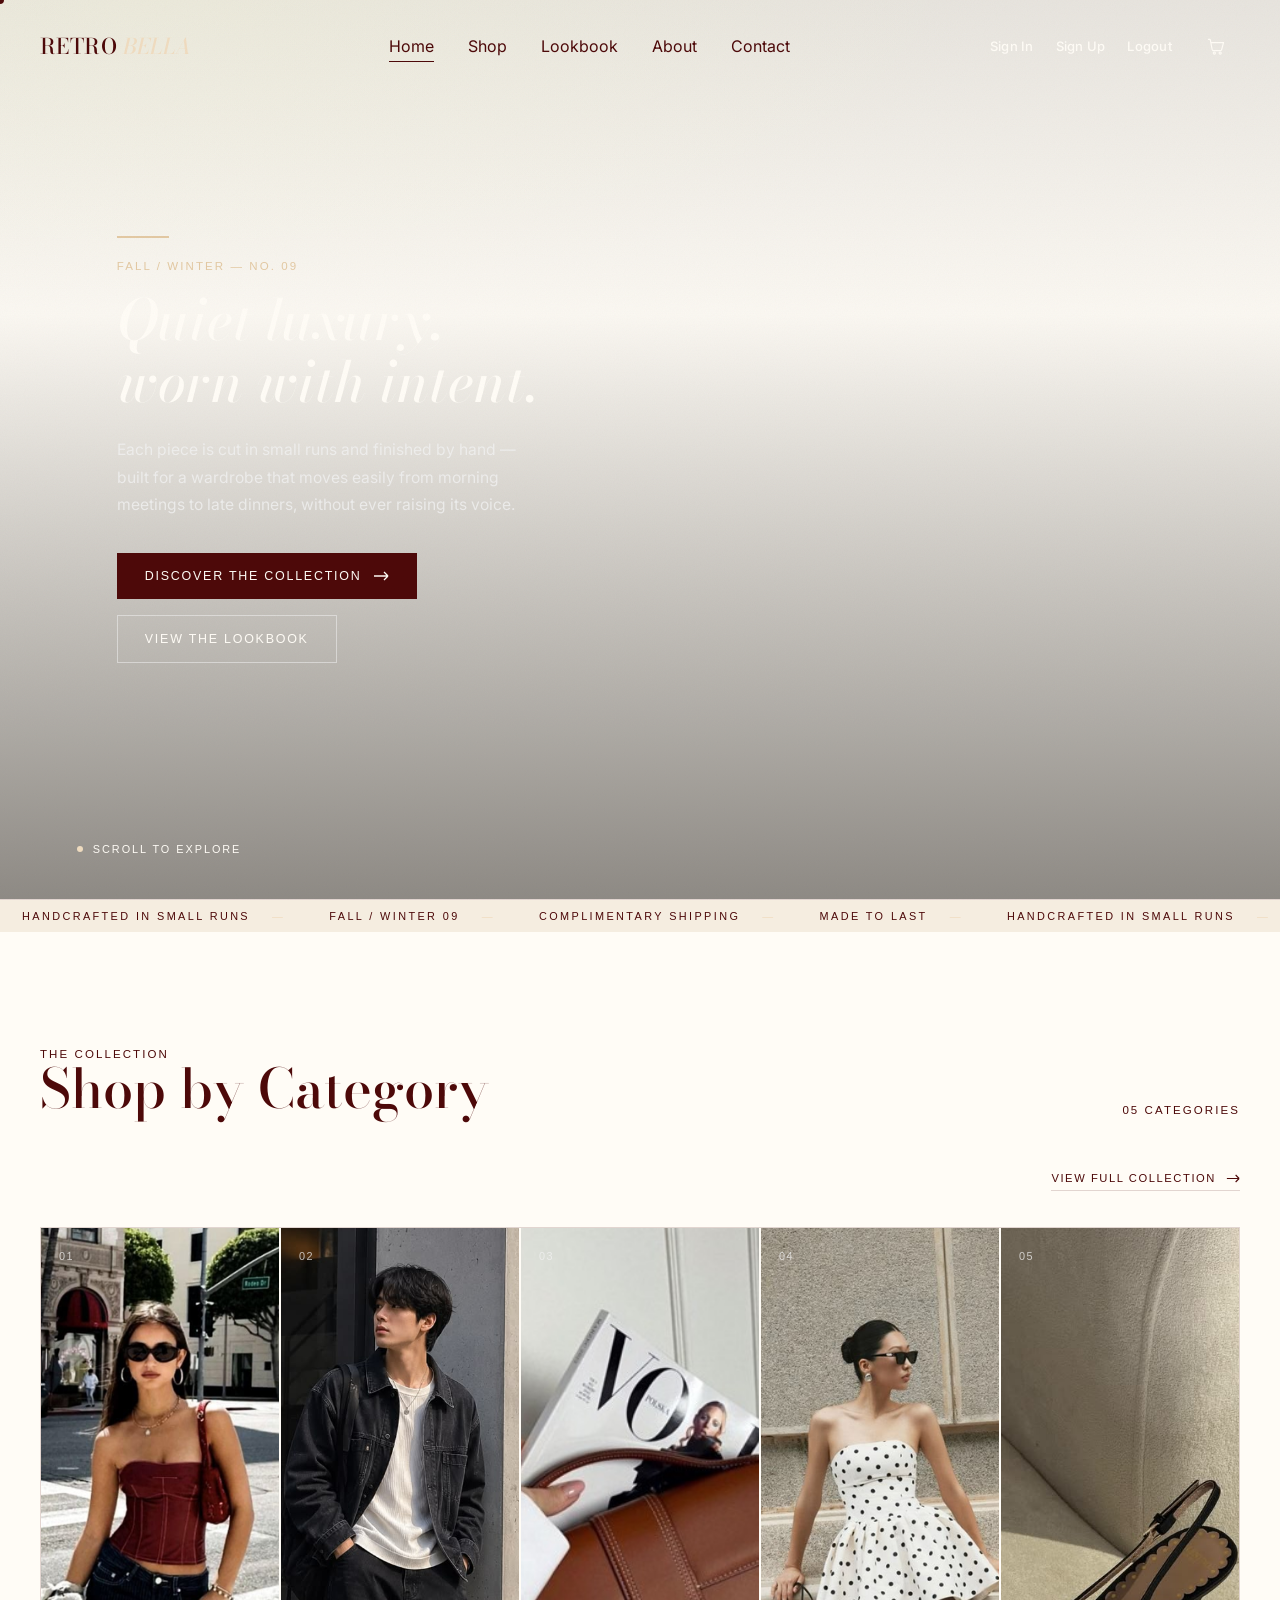
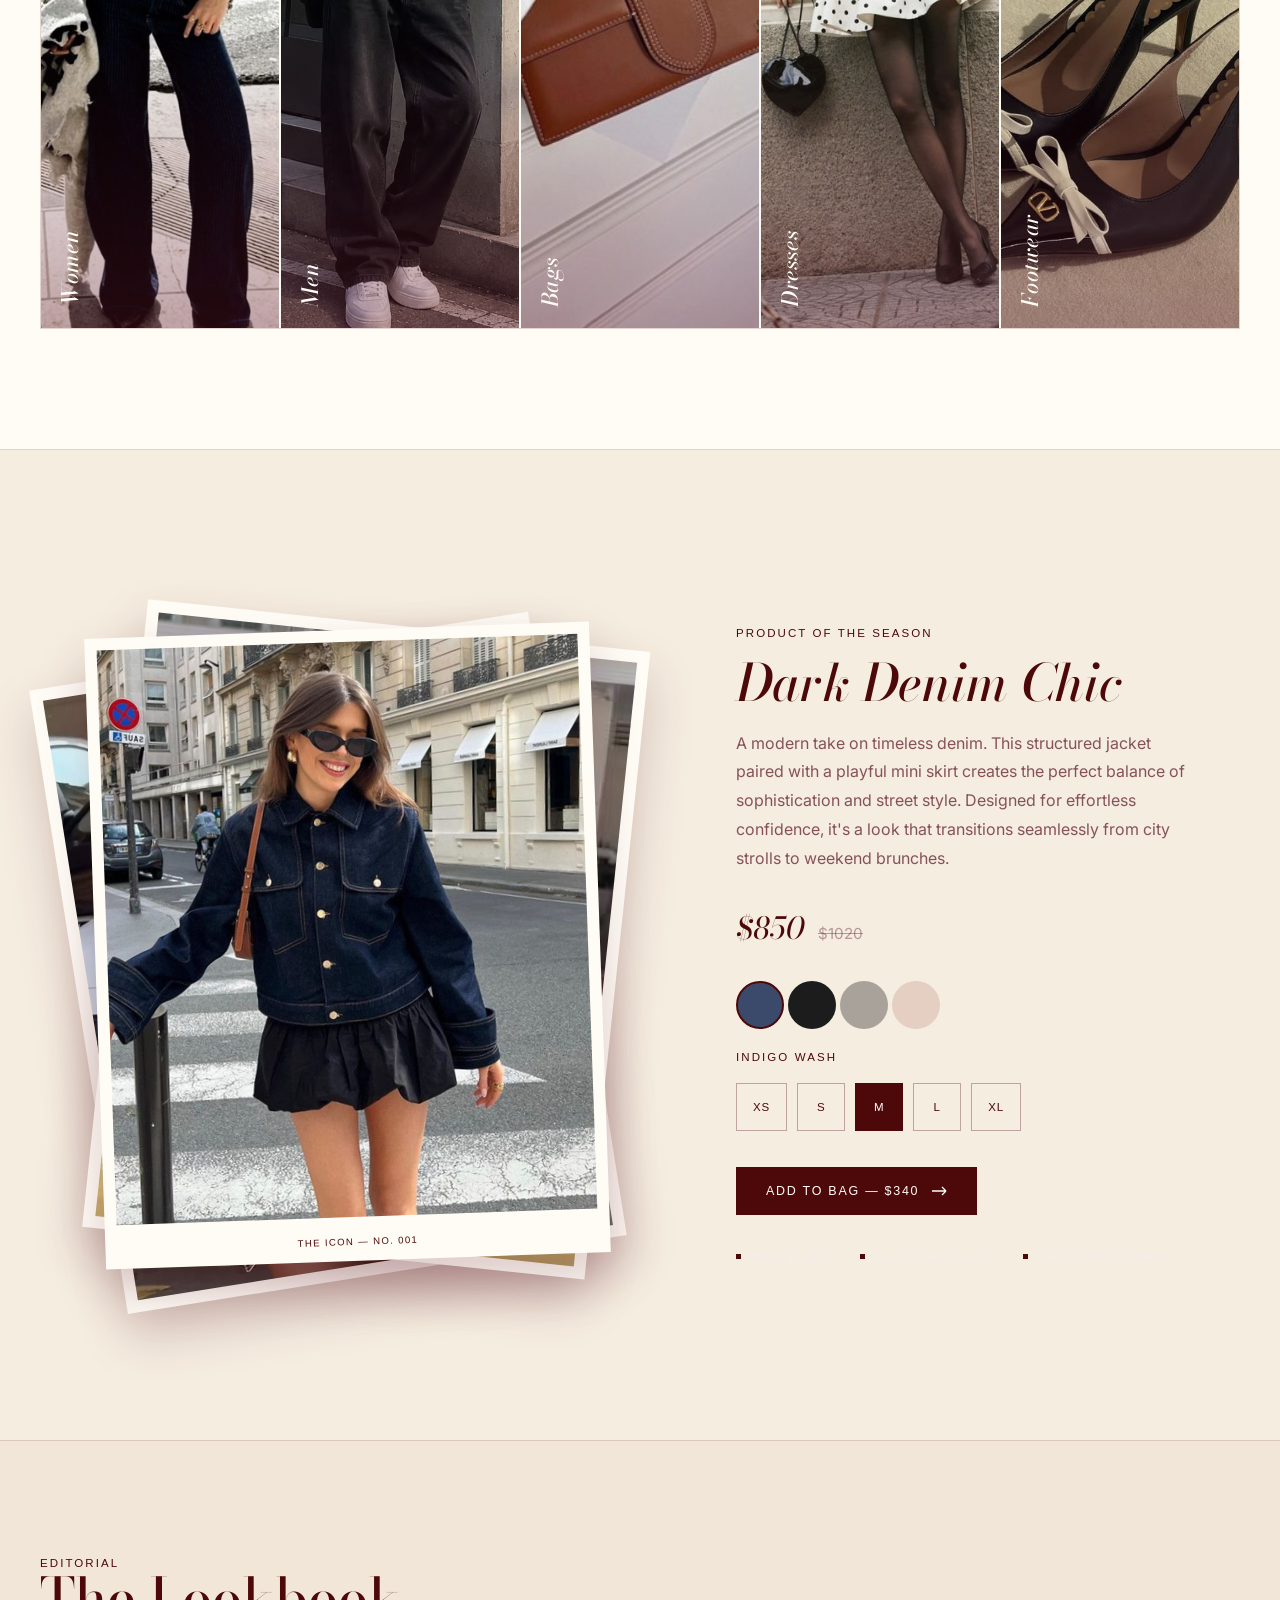
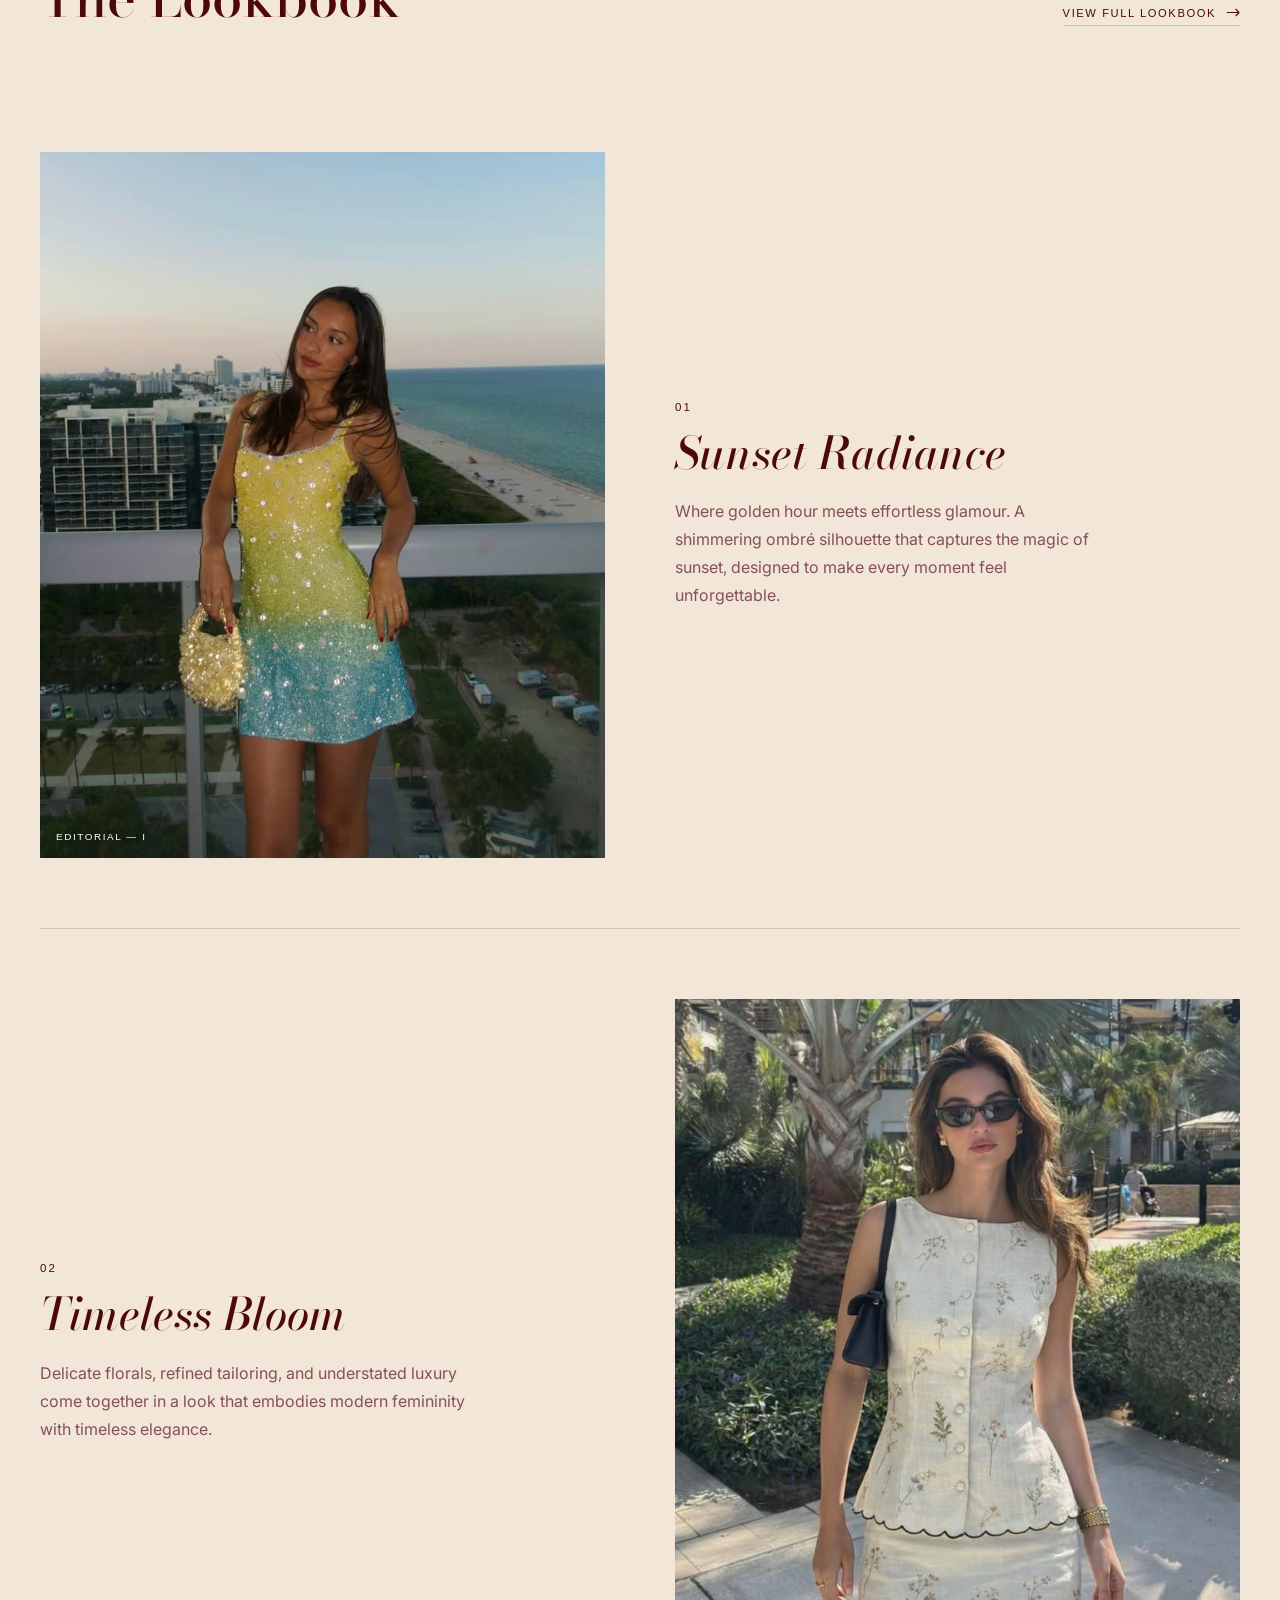
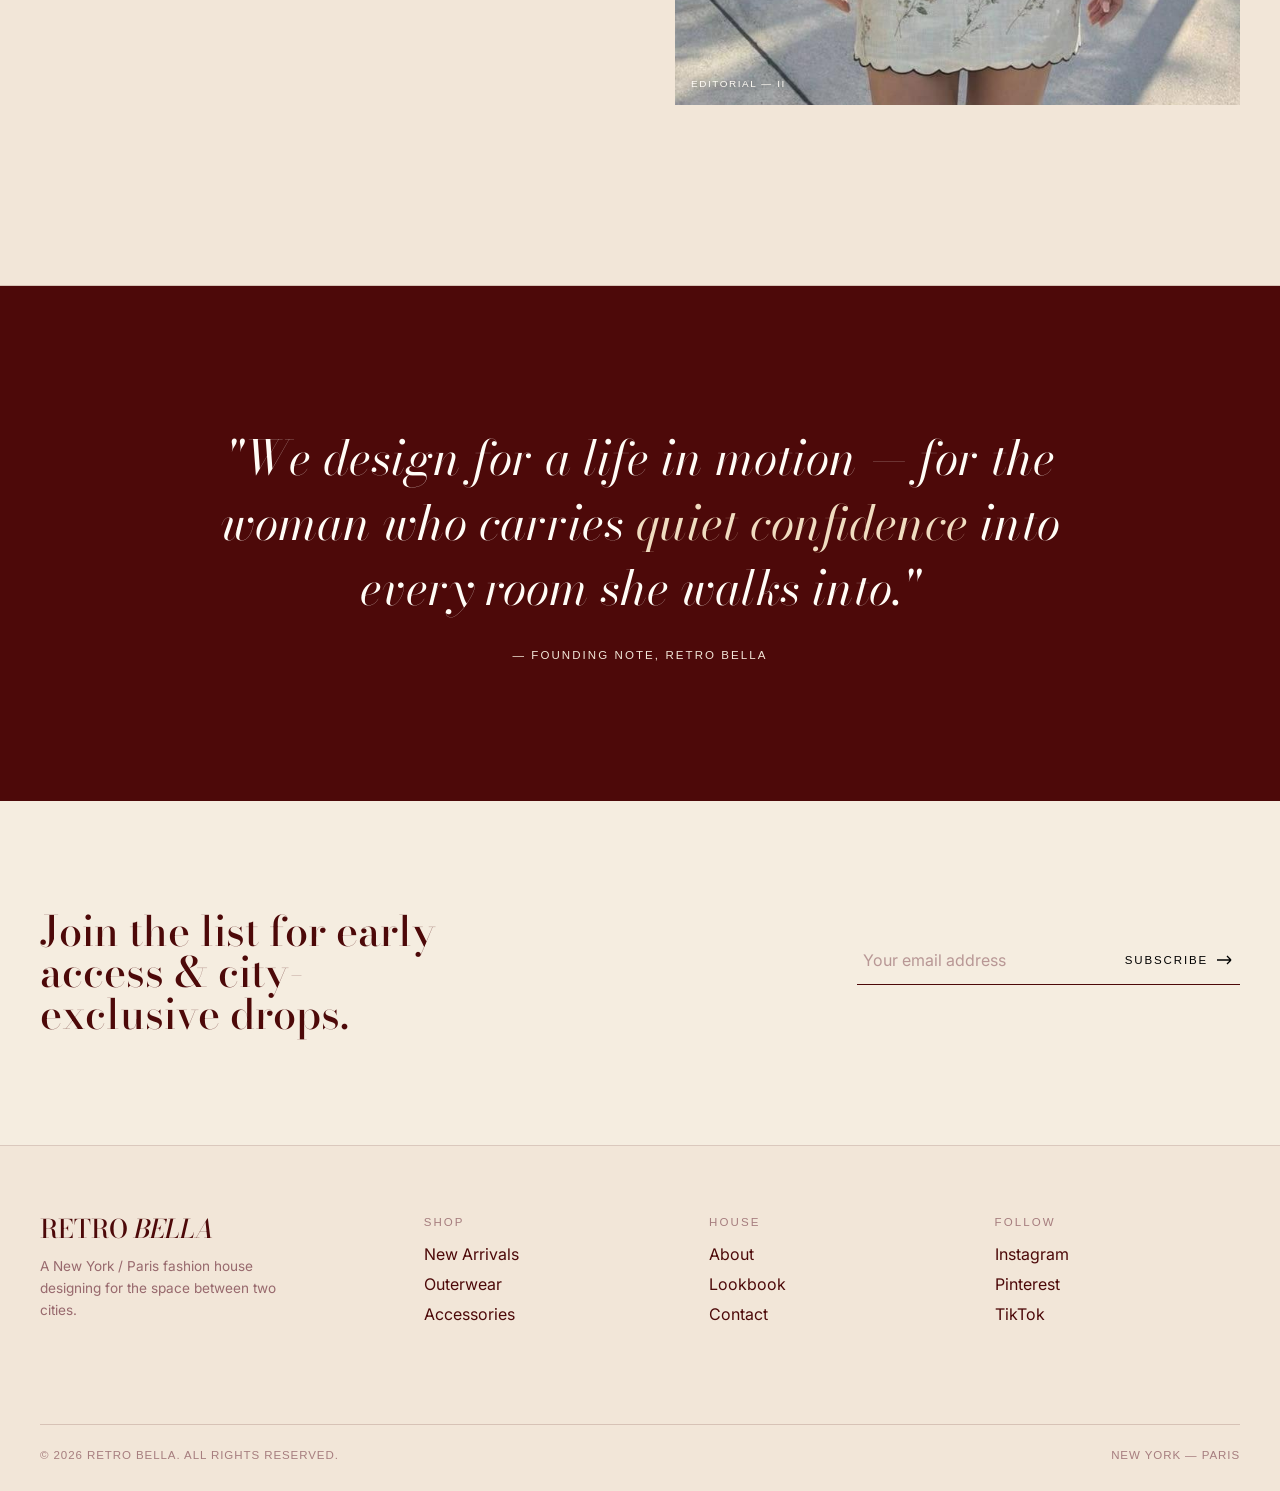
==== commit 12f52195: "Update index.html" ====
--- a/index.html
+++ b/index.html
@@ -180,7 +180,7 @@
           <img src="Images/lookbook1.jpeg" alt="">
         </div>
         <div class="photo-card card-front">
-          <img src="Images/denim.png" alt="The Copper Trench">
+          <img src="Images/slide1.png" alt="The Copper Trench">
           <span class="photo-card-cap">The Icon — No. 001</span>
         </div>
       </div>
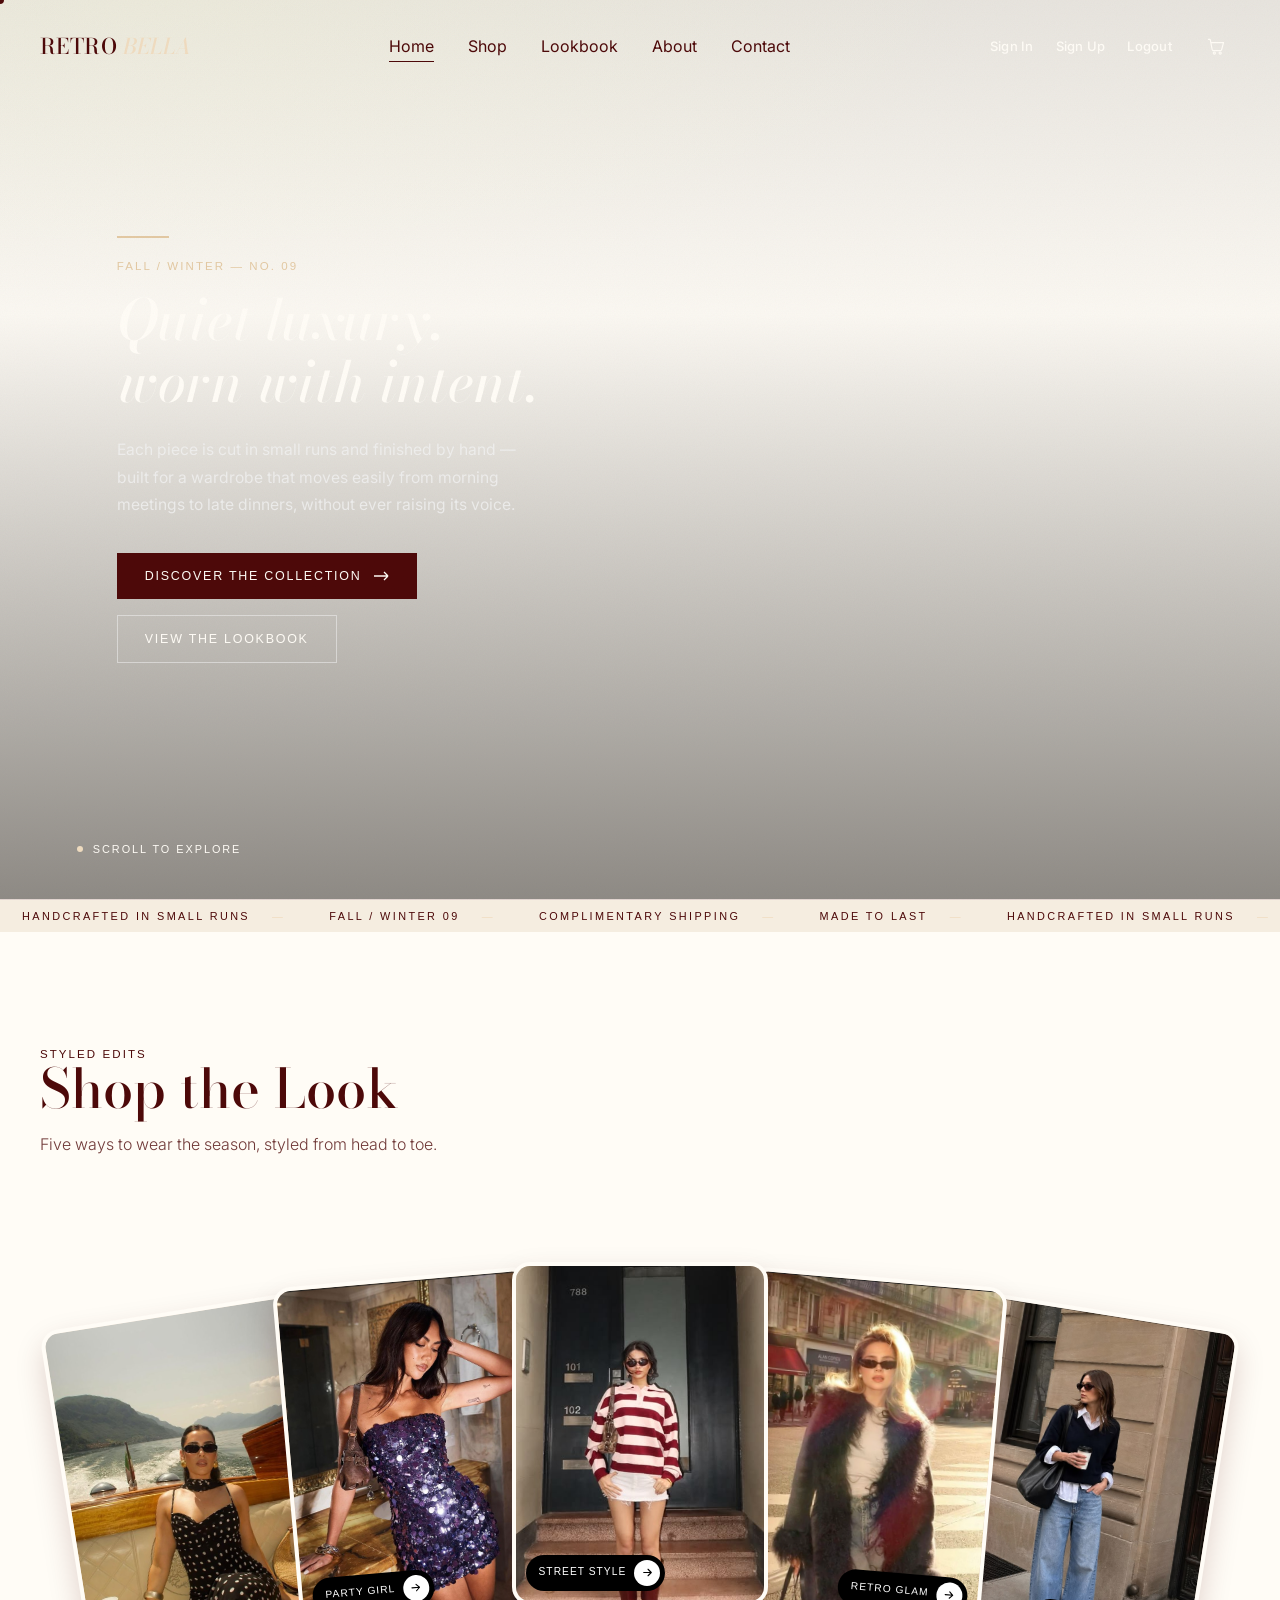
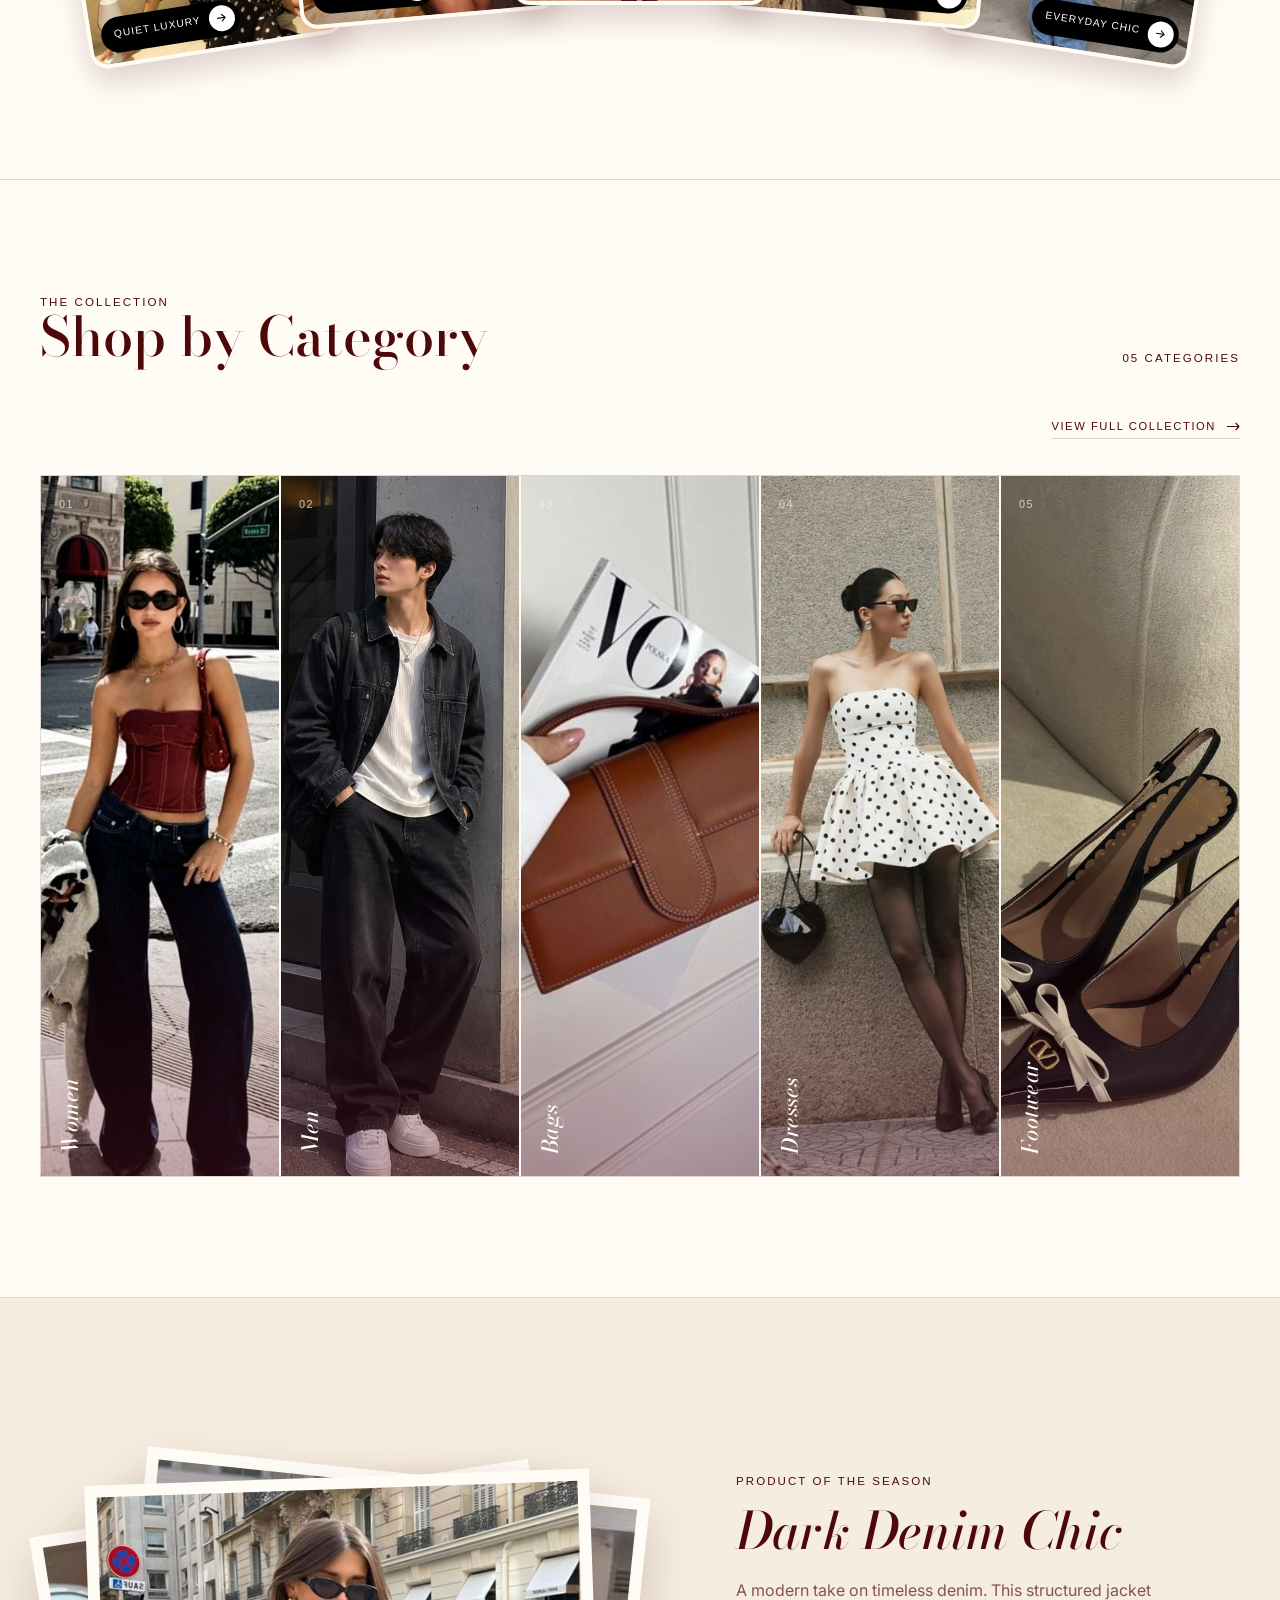
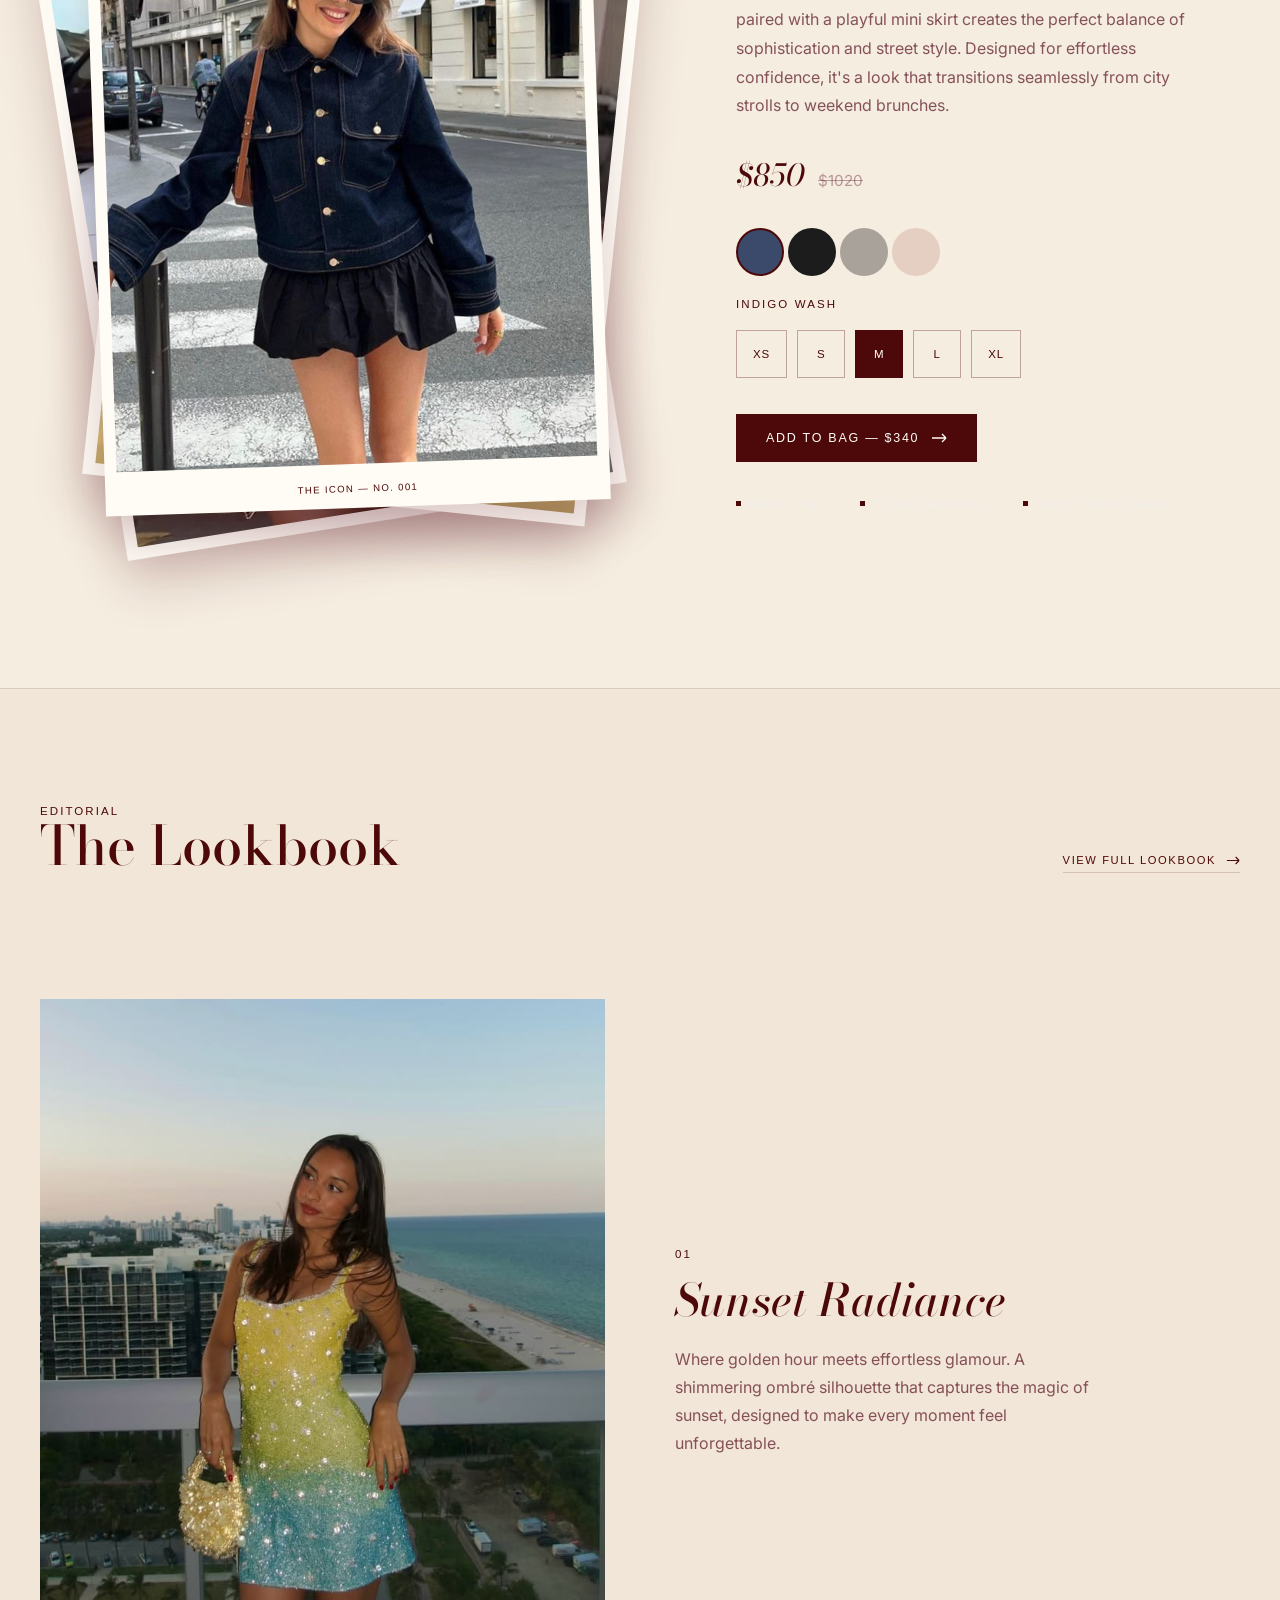
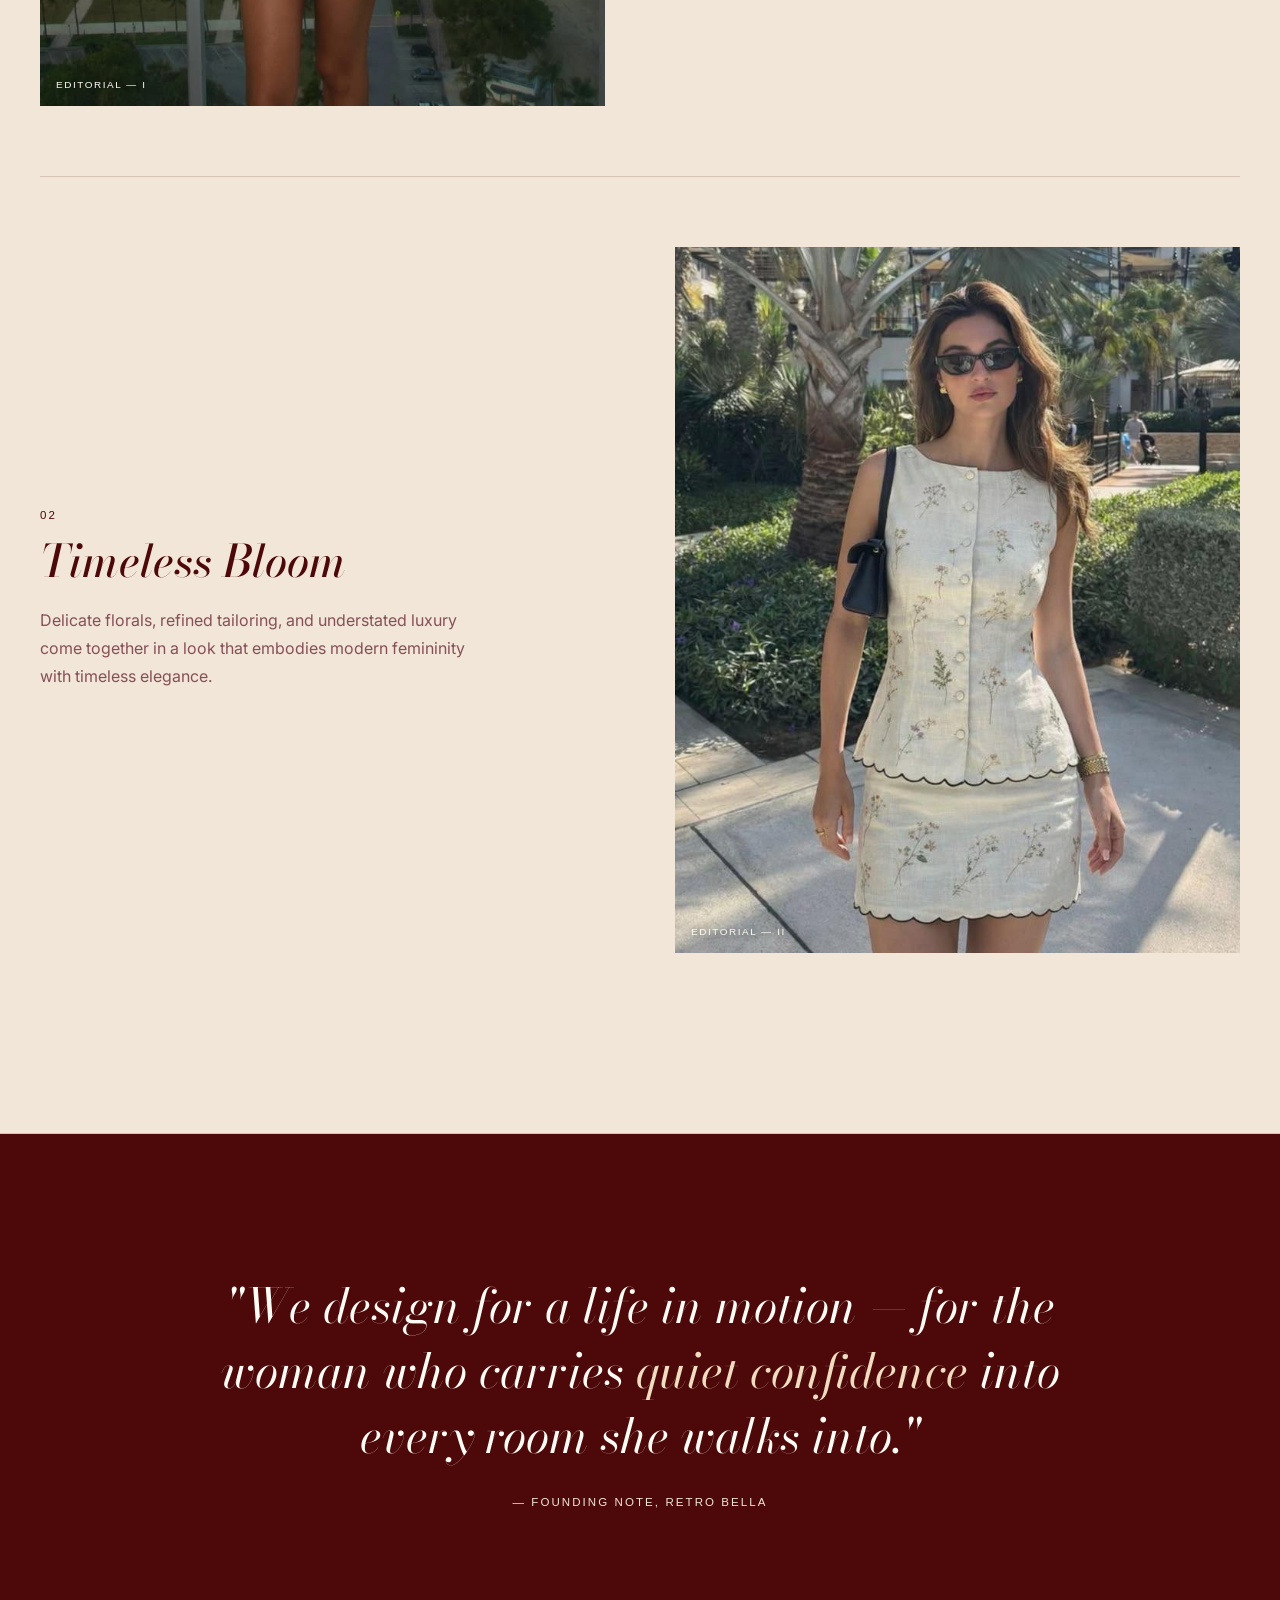
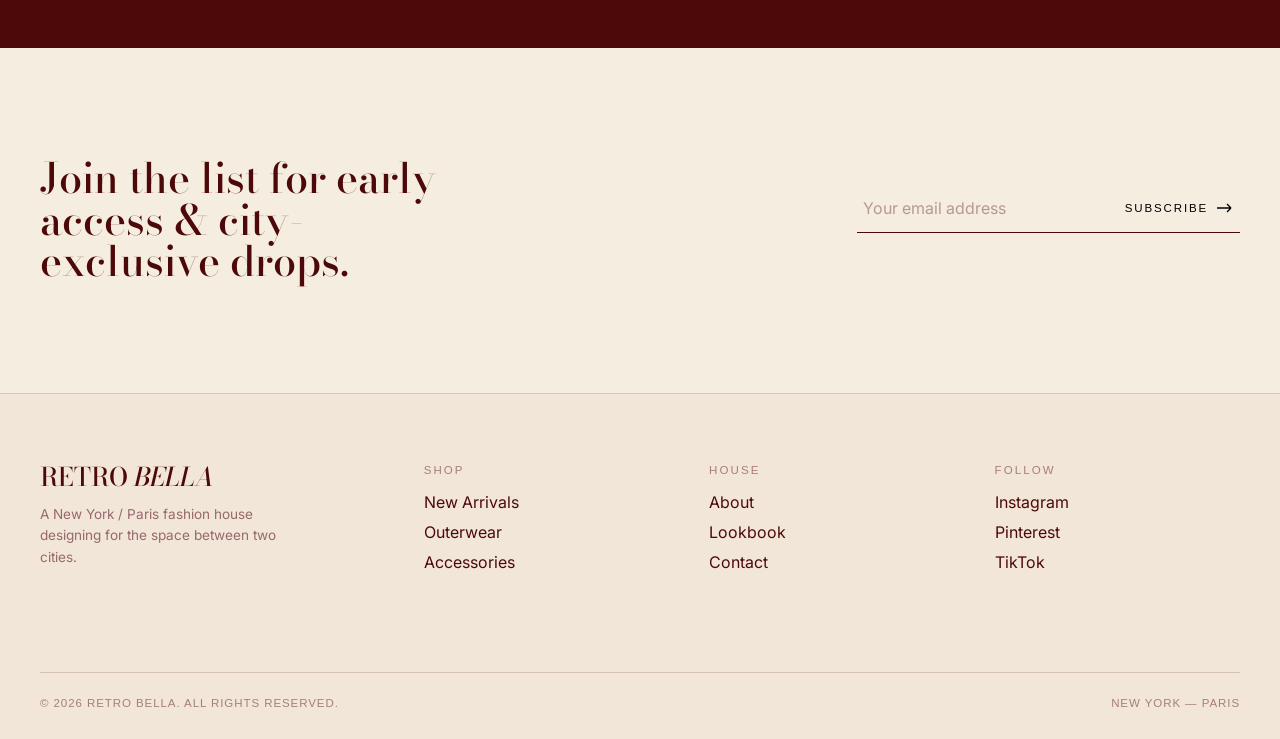
==== commit a826d294: "New feature added to home page" ====
--- a/index.html
+++ b/index.html
@@ -14,11 +14,11 @@
 <div class="grain"></div>
 <div class="cursor-dot" id="cursorDot"></div>
 
-<!-- LOADER shown briefly every time the home page loads -->
-<div class="loader-overlay" id="welcomeLoader">
+<!-- LOADER shown briefly every time the home page loads (pure CSS animation, no JS) -->
+<div class="loader-overlay">
   <div class="loader-logo">RETRO <em>BELLA</em></div>
-  <div class="loader-bar-track"><div class="loader-bar-fill" id="welcomeFill"></div></div>
-  <span class="loader-caption" id="welcomeCaption">Preparing your home page…</span>
+  <div class="loader-bar-track"><div class="loader-bar-fill"></div></div>
+  <span class="loader-caption">Preparing your home page…</span>
 </div>
 
 <header id="siteHeader" class="on-video">
@@ -76,6 +76,60 @@
   </div>
 </div>
 
+<!-- ===== Shop the Look (new) ===== -->
+<section id="shop-the-look" class="stl" aria-labelledby="stl-heading">
+  <div class="section-head reveal">
+    <div>
+      <span class="label">Styled Edits</span>
+      <h2 id="stl-heading">Shop the Look</h2>
+      <p class="stl-sub">Five ways to wear the season, styled from head to toe.</p>
+    </div>
+  </div>
+
+  <div class="stl-collage">
+    <a class="stl-card stl-card--luxury" href="shop.html?category=quiet-luxury" aria-label="Shop Quiet Luxury looks">
+      <div class="stl-media">
+        <img src="Images/luxury.png" width="692" height="839" loading="lazy"
+             alt="Model in a black polka-dot dress and sunglasses on a wooden boat, Quiet Luxury look">
+      </div>
+      <span class="stl-pill">Quiet Luxury <span class="stl-arrow"><svg viewBox="0 0 24 24" aria-hidden="true"><path d="M5 12h14M13 6l6 6-6 6"/></svg></span></span>
+    </a>
+
+    <a class="stl-card stl-card--party" href="shop.html?category=party-wear" aria-label="Shop Party Girl looks">
+      <div class="stl-media">
+        <img src="Images/party.png" width="666" height="910" loading="lazy"
+             alt="Model in a purple sequin strapless mini dress, Party Girl look">
+      </div>
+      <span class="stl-pill">Party Girl <span class="stl-arrow"><svg viewBox="0 0 24 24" aria-hidden="true"><path d="M5 12h14M13 6l6 6-6 6"/></svg></span></span>
+    </a>
+
+    <a class="stl-card stl-card--street" href="shop.html?category=street-style" aria-label="Shop Street Style looks">
+      <div class="stl-media">
+        <img src="Images/street.png" width="800" height="800" loading="lazy"
+             alt="Model wearing a relaxed knit shirt and casual tee, Street Style look">
+      </div>
+      <span class="stl-pill">Street Style <span class="stl-arrow"><svg viewBox="0 0 24 24" aria-hidden="true"><path d="M5 12h14M13 6l6 6-6 6"/></svg></span></span>
+    </a>
+
+    <a class="stl-card stl-card--retro" href="shop.html?category=retro-glam" aria-label="Shop Retro Glam looks">
+      <div class="stl-media">
+        <img src="Images/retro.png" width="516" height="914" loading="lazy"
+             alt="Model in a shearling-trim coat and sunglasses on a Paris street, Retro Glam look">
+      </div>
+      <span class="stl-pill">Retro Glam <span class="stl-arrow"><svg viewBox="0 0 24 24" aria-hidden="true"><path d="M5 12h14M13 6l6 6-6 6"/></svg></span></span>
+    </a>
+
+    <a class="stl-card stl-card--everyday" href="shop.html?category=everyday-chic" aria-label="Shop Everyday Chic looks">
+      <div class="stl-media">
+        <img src="Images/everyday.png" width="610" height="918" loading="lazy"
+             alt="Model in a navy sweater, white shirt and wide-leg jeans holding a coffee, Everyday Chic look">
+      </div>
+      <span class="stl-pill">Everyday Chic <span class="stl-arrow"><svg viewBox="0 0 24 24" aria-hidden="true"><path d="M5 12h14M13 6l6 6-6 6"/></svg></span></span>
+    </a>
+  </div>
+</section>
+<!-- ===== /Shop the Look ===== -->
+
 <section id="shop" class="shop-section">
   <div class="section-head reveal">
     <div>
@@ -313,33 +367,9 @@
 </footer>
 
 <script>
-  // ---------- welcome loader (plays on every visit to the home page) ----------
-  (function(){
-    const overlay = document.getElementById('welcomeLoader');
-    const fill = document.getElementById('welcomeFill');
-    const caption = document.getElementById('welcomeCaption');
-    const params = new URLSearchParams(window.location.search);
-
-    if(params.get('welcome') === '1'){
-      caption.textContent = 'Welcome back — preparing your home page…';
-      // clean the URL so refreshing doesn't keep the welcome caption
-      window.history.replaceState({}, document.title, window.location.pathname);
-    }
-
-    document.documentElement.style.overflow = 'hidden';
-    overlay.style.display = 'flex';
-    fill.style.width = '0%';
-
-    // small delay so the browser paints the 0% state before we animate to 100%
-    setTimeout(() => { fill.style.width = '100%'; }, 50);
-
-    // hide only once the 1.5s bar-fill transition has actually finished
-    setTimeout(() => {
-      overlay.classList.add('hide');
-      document.documentElement.style.overflow = '';
-      setTimeout(() => overlay.remove(), 650);
-    }, 1700);
-  })();
+  // ---------- loader is now pure CSS/HTML (see .loader-overlay in styles.css) ----------
+  // no JavaScript needed: the bar-fill and fade-out both run on @keyframes
+  // animations that start automatically when the page loads.
 
   const header = document.getElementById('siteHeader');
   window.addEventListener('scroll', () => {
@@ -421,4 +451,4 @@
 </script>
 
 </body>
-</html>
+</html>
--- a/css/styles.css
+++ b/css/styles.css
@@ -873,16 +873,39 @@
     position:fixed; inset:0; z-index:9999;
     background:var(--paper);
     display:flex; flex-direction:column; align-items:center; justify-content:center; gap:24px;
-    transition:opacity 0.6s ease, visibility 0.6s ease;
-  }
-  .loader-overlay.hide{ opacity:0; visibility:hidden; pointer-events:none; }
+    animation: loaderFadeOut 0.6s ease forwards;
+    animation-delay: 1.7s;
+  }
+  @keyframes loaderFadeOut{
+    from{ opacity:1; visibility:visible; }
+    to{ opacity:0; visibility:hidden; pointer-events:none; }
+  }
   .loader-logo{ font-family:'Bodoni Moda', serif; font-size:1.5rem; letter-spacing:0.02em; color:var(--ink); }
   .loader-logo em{ font-style:italic; color:var(--sangria); }
   .loader-bar-track{ width:220px; height:2px; background:var(--line); position:relative; overflow:hidden; }
-  .loader-bar-fill{ position:absolute; left:0; top:0; bottom:0; width:0%; background:var(--sangria); transition:width 1.5s cubic-bezier(.22,.85,.24,1); }
+  .loader-bar-fill{
+    position:absolute; left:0; top:0; bottom:0; width:0%; background:var(--sangria);
+    animation: loaderFill 1.5s cubic-bezier(.22,.85,.24,1) forwards;
+    animation-delay: 0.05s;
+  }
+  @keyframes loaderFill{
+    from{ width:0%; }
+    to{ width:100%; }
+  }
   .loader-caption{
     font-family:'Archivo Expanded', sans-serif; font-size:0.64rem; letter-spacing:0.2em;
     text-transform:uppercase; color:rgba(92,22,38,0.5);
+  }
+
+  /* Lock page scroll while the loader is visible, then release it once the
+     fade-out animation above has finished (1.7s delay + 0.6s fade = 2.3s) */
+  html:has(.loader-overlay){
+    animation: loaderUnlockScroll 0.01s linear forwards;
+    animation-delay: 2.3s;
+    overflow:hidden;
+  }
+  @keyframes loaderUnlockScroll{
+    to{ overflow:visible; }
   }
 
   /* =========================================================
@@ -1046,4 +1069,104 @@
     justify-content: center !important;
     gap: 10px !important;
     margin: 0 auto !important;
-  }+  }
+
+/* =========================================================
+   SHOP THE LOOK (.stl-*) — the fanned spread
+   Looks fan out like a hand of cards; hover/focus lifts one
+   forward and straightens it. Uses the site's own tokens.
+   Black/white only on the pills.
+   Mobile / tablet: a plain swipeable row.
+   ========================================================= */
+.stl-sub{ margin-top:16px; max-width:34rem; font-weight:300; line-height:1.6; opacity:0.8; }
+
+.stl-collage{
+  display:flex; align-items:flex-start; gap:14px;
+  max-width:1320px; margin:0 auto; padding:8px 8px 24px;
+  overflow-x:auto; scroll-snap-type:x mandatory; scrollbar-width:thin;
+}
+.stl-card{ position:relative; display:block; flex:0 0 64%; min-width:0; scroll-snap-align:center; }
+.stl-card:focus-visible{ outline:2px solid var(--sangria); outline-offset:4px; border-radius:20px; }
+
+/* cut-paper edge + soft cherry-tinted shadow separate overlapping cards */
+.stl-media{
+  position:relative; overflow:hidden; aspect-ratio:3 / 4;
+  border-radius:18px; border:4px solid var(--paper);
+  background:var(--blush);
+  box-shadow:0 14px 30px rgba(77,9,9,0.18);
+}
+.stl-card:nth-child(even) .stl-media{ background:var(--blush-dim); }
+.stl-media img{
+  position:absolute; inset:0; display:block; width:100%; height:100%;
+  object-fit:cover; object-position:top center;
+  font-size:0;                      /* hides alt text while an image file is missing */
+  transition:transform 0.6s ease;
+}
+
+/* black pill + circular arrow, bottom-left so overlaps never hide it */
+.stl-pill{
+  position:absolute; left:14px; bottom:14px; max-width:calc(100% - 28px);
+  display:inline-flex; align-items:center; gap:8px; white-space:nowrap;
+  padding:5px 5px 5px 13px; border-radius:999px;
+  background:#000; color:#fff;
+  font-family:'Archivo Expanded', sans-serif; font-size:0.6rem;
+  letter-spacing:0.1em; text-transform:uppercase; line-height:1.2;
+}
+.stl-arrow{
+  display:grid; place-items:center; flex:none;
+  width:26px; height:26px; border-radius:50%;
+  background:#fff; color:#000; transition:transform 0.3s ease;
+}
+.stl-arrow svg{ width:13px; height:13px; fill:none; stroke:currentColor; stroke-width:2; stroke-linecap:round; stroke-linejoin:round; }
+
+.stl-card:focus-visible .stl-media img{ transform:scale(1.05); }
+.stl-card:focus-visible .stl-arrow{ transform:translateX(4px); }
+@media (hover:hover){
+  .stl-card:hover .stl-media img{ transform:scale(1.05); }
+  .stl-card:hover .stl-arrow{ transform:translateX(4px); }
+}
+
+/* tablet: swipeable row, three looks in view */
+@media (min-width:641px){
+  .stl-card{ flex-basis:36%; }
+  .stl-pill{ font-size:0.64rem; }
+}
+
+/* desktop: the fan */
+@media (min-width:1101px){
+  .stl-collage{ overflow:visible; scroll-snap-type:none; gap:0; justify-content:center; padding:48px 16px 64px; }
+  .stl-card{
+    flex:0 0 22%; scroll-snap-align:none;
+    transform-origin:50% 100%;
+    transform:translateY(var(--stl-y)) rotate(var(--stl-r));
+    transition:transform 0.5s cubic-bezier(0.2, 0.8, 0.2, 1);
+  }
+  .stl-card + .stl-card{ margin-left:-4%; }
+  .stl-card:nth-child(1){ --stl-r:-9deg; --stl-y:46px; z-index:1; }
+  .stl-card:nth-child(2){ --stl-r:-5deg;  --stl-y:14px; z-index:2; }
+  .stl-card:nth-child(3){ --stl-r:0deg;   --stl-y:0px;  z-index:3; }
+  .stl-card:nth-child(4){ --stl-r:5deg;   --stl-y:14px; z-index:2; }
+  .stl-card:nth-child(5){ --stl-r:9deg;  --stl-y:46px; z-index:1; }
+  .stl-card:focus-visible{ transform:translateY(-26px) rotate(0deg) scale(1.05); z-index:10; }
+  /* right-hand cards are overlapped on their left, so their pill sits bottom-right */
+  .stl-card:nth-child(n+4) .stl-pill{ left:auto; right:14px; }
+}
+@media (min-width:1101px) and (hover:hover){
+  .stl-card:hover{ transform:translateY(-26px) rotate(0deg) scale(1.05); z-index:10; }
+}
+
+/* shop page: "Showing: <look>" bar (added by shop.js) */
+.stl-showing{
+  display:flex; justify-content:center; align-items:center; flex-wrap:wrap; gap:18px;
+  padding:0 20px 28px; color:var(--sangria);
+  font-family:'Archivo Expanded', sans-serif; font-size:0.7rem;
+  letter-spacing:0.1em; text-transform:uppercase;
+}
+.stl-showing strong{ font-weight:700; }
+.stl-showing-clear{
+  font:inherit; letter-spacing:inherit; text-transform:inherit; color:inherit;
+  background:none; border:0; border-bottom:1px solid var(--line);
+  padding:12px 0 4px; cursor:pointer;
+}
+.stl-showing-clear:hover{ border-bottom-color:var(--sangria); }
+.stl-showing-clear:focus-visible{ outline:2px solid var(--sangria); outline-offset:4px; }
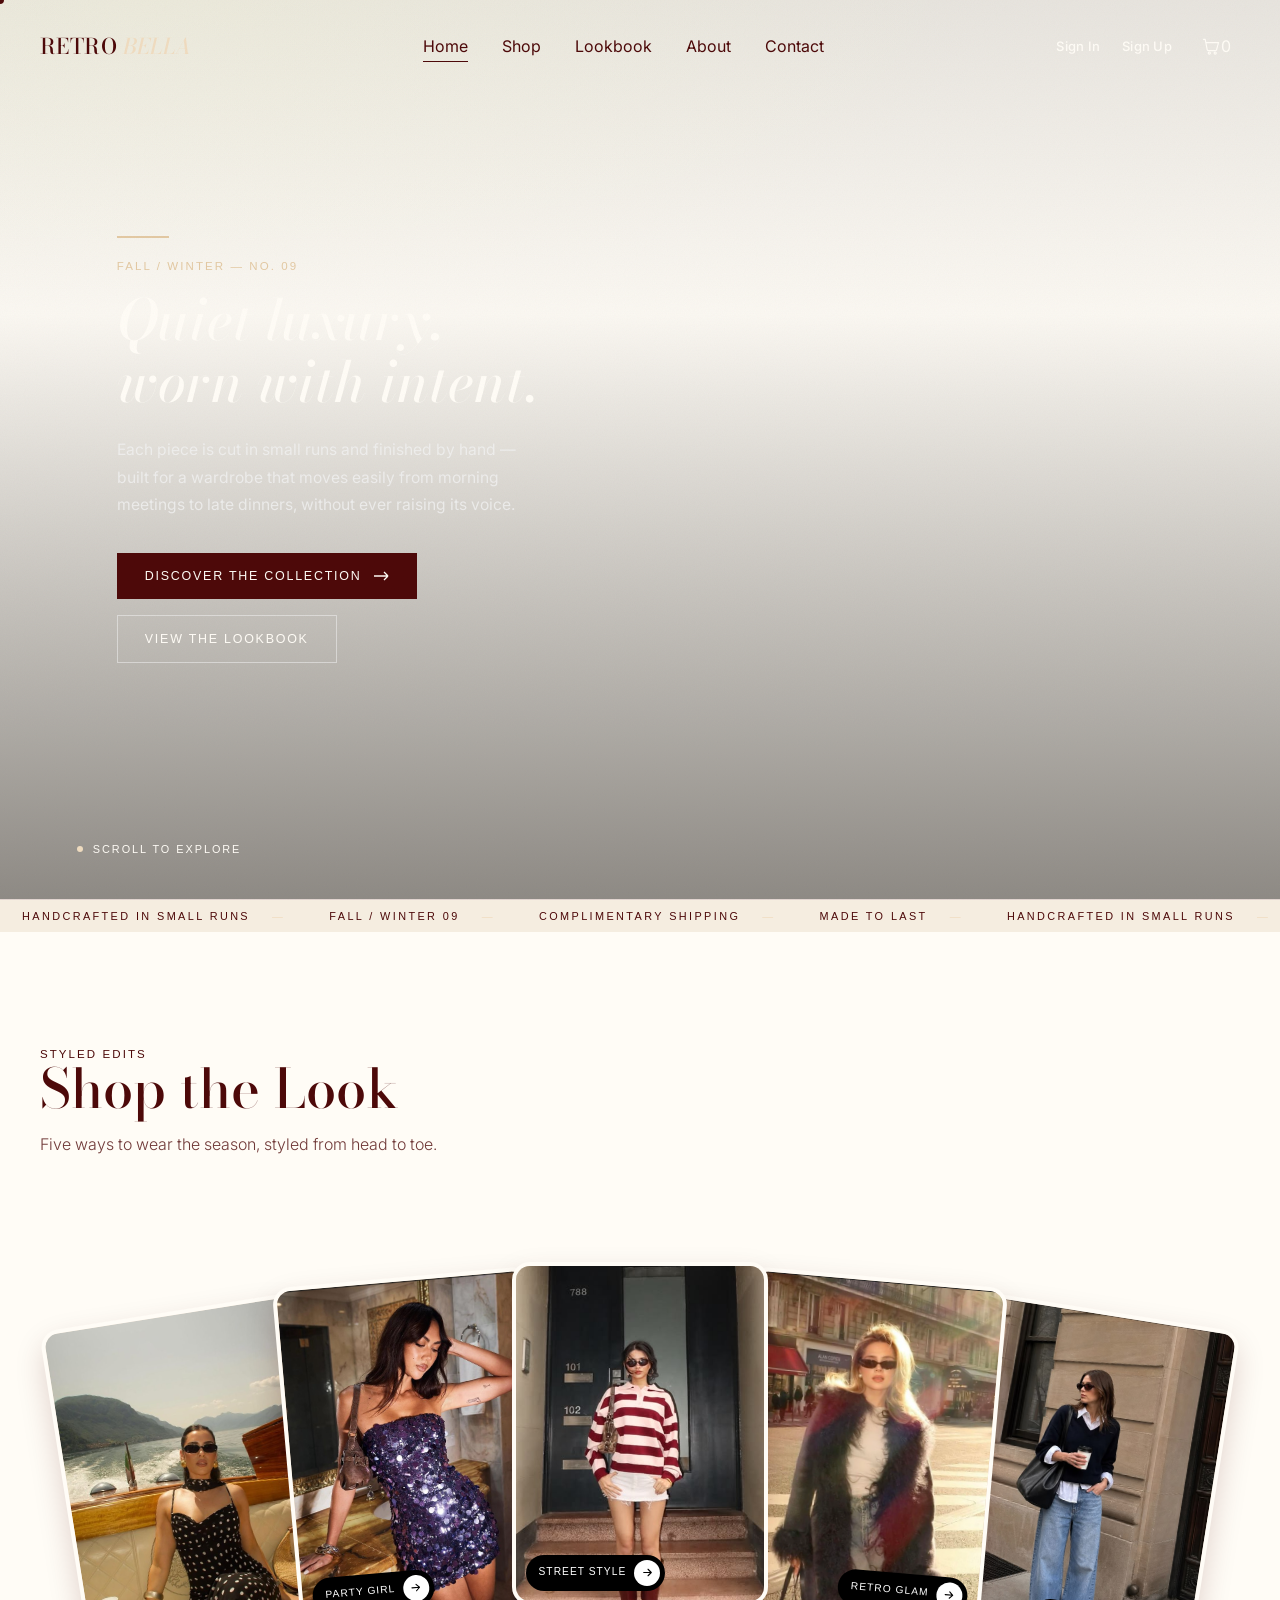
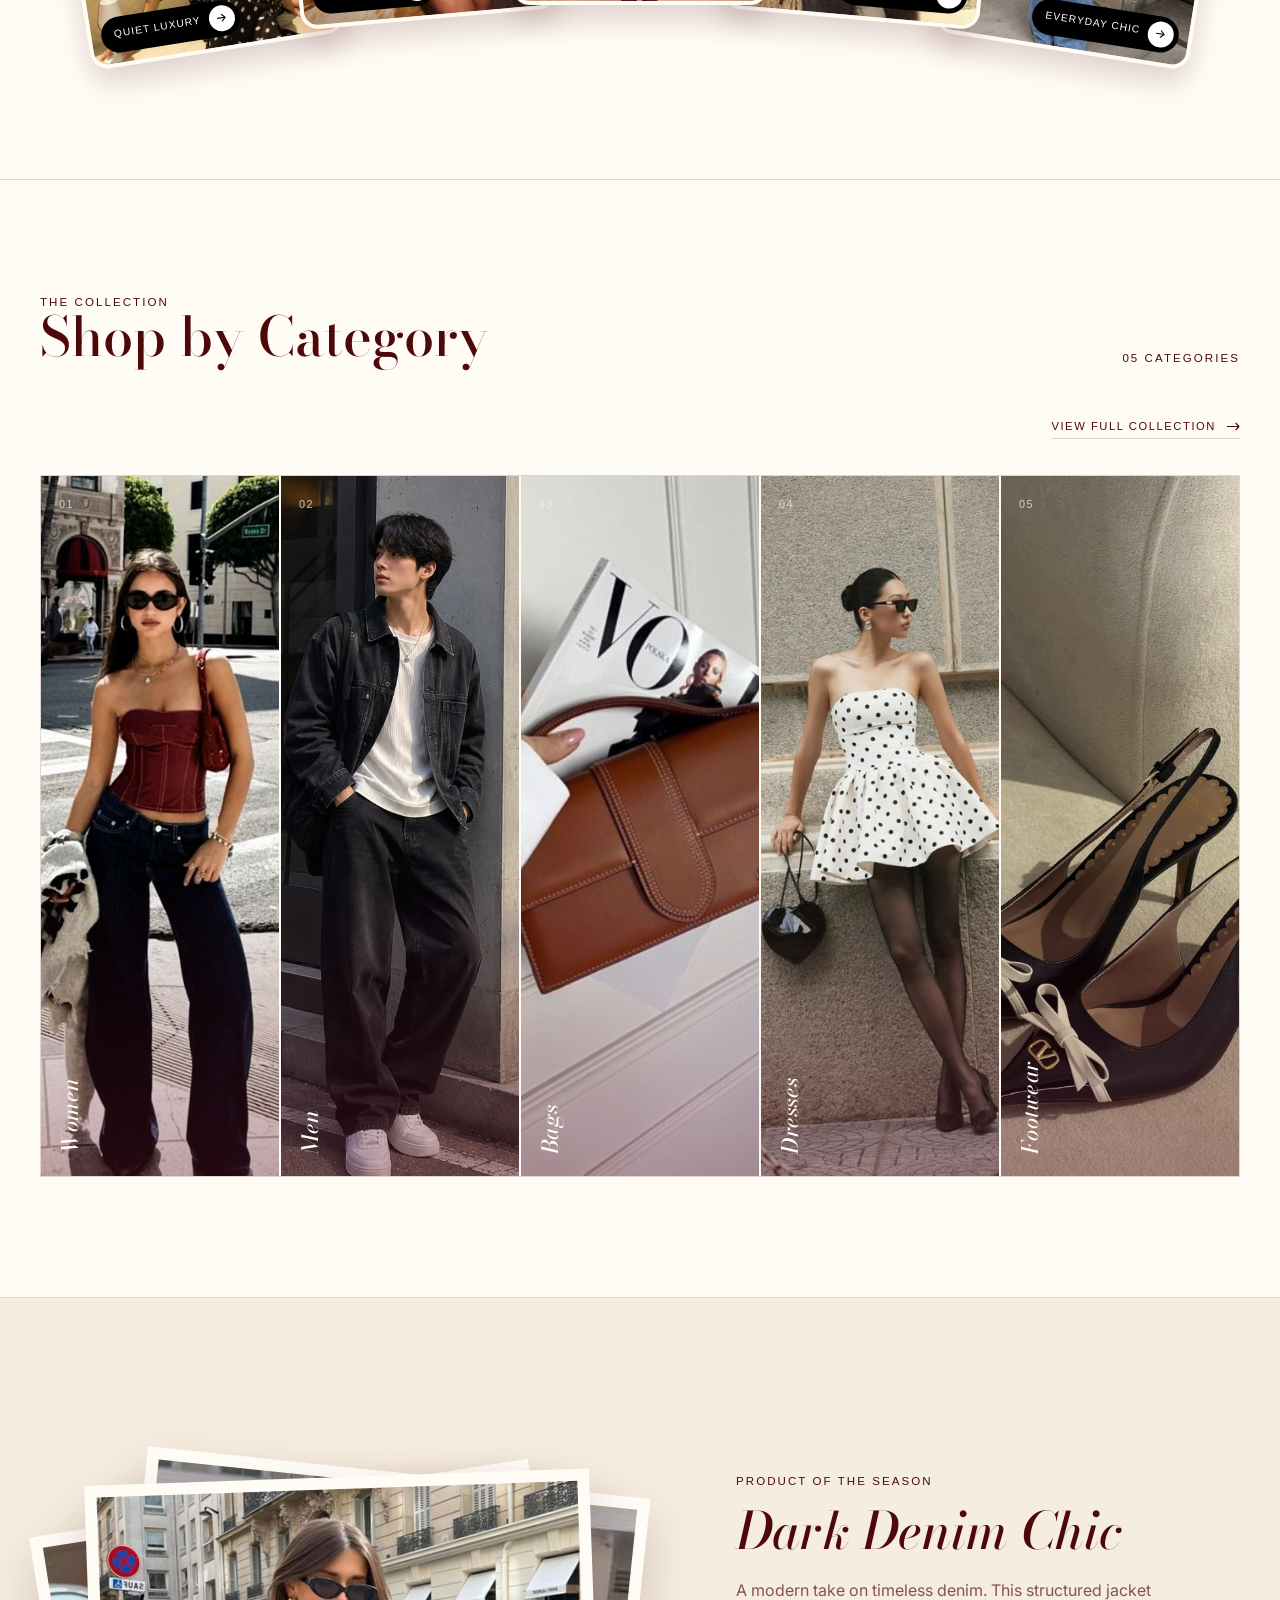
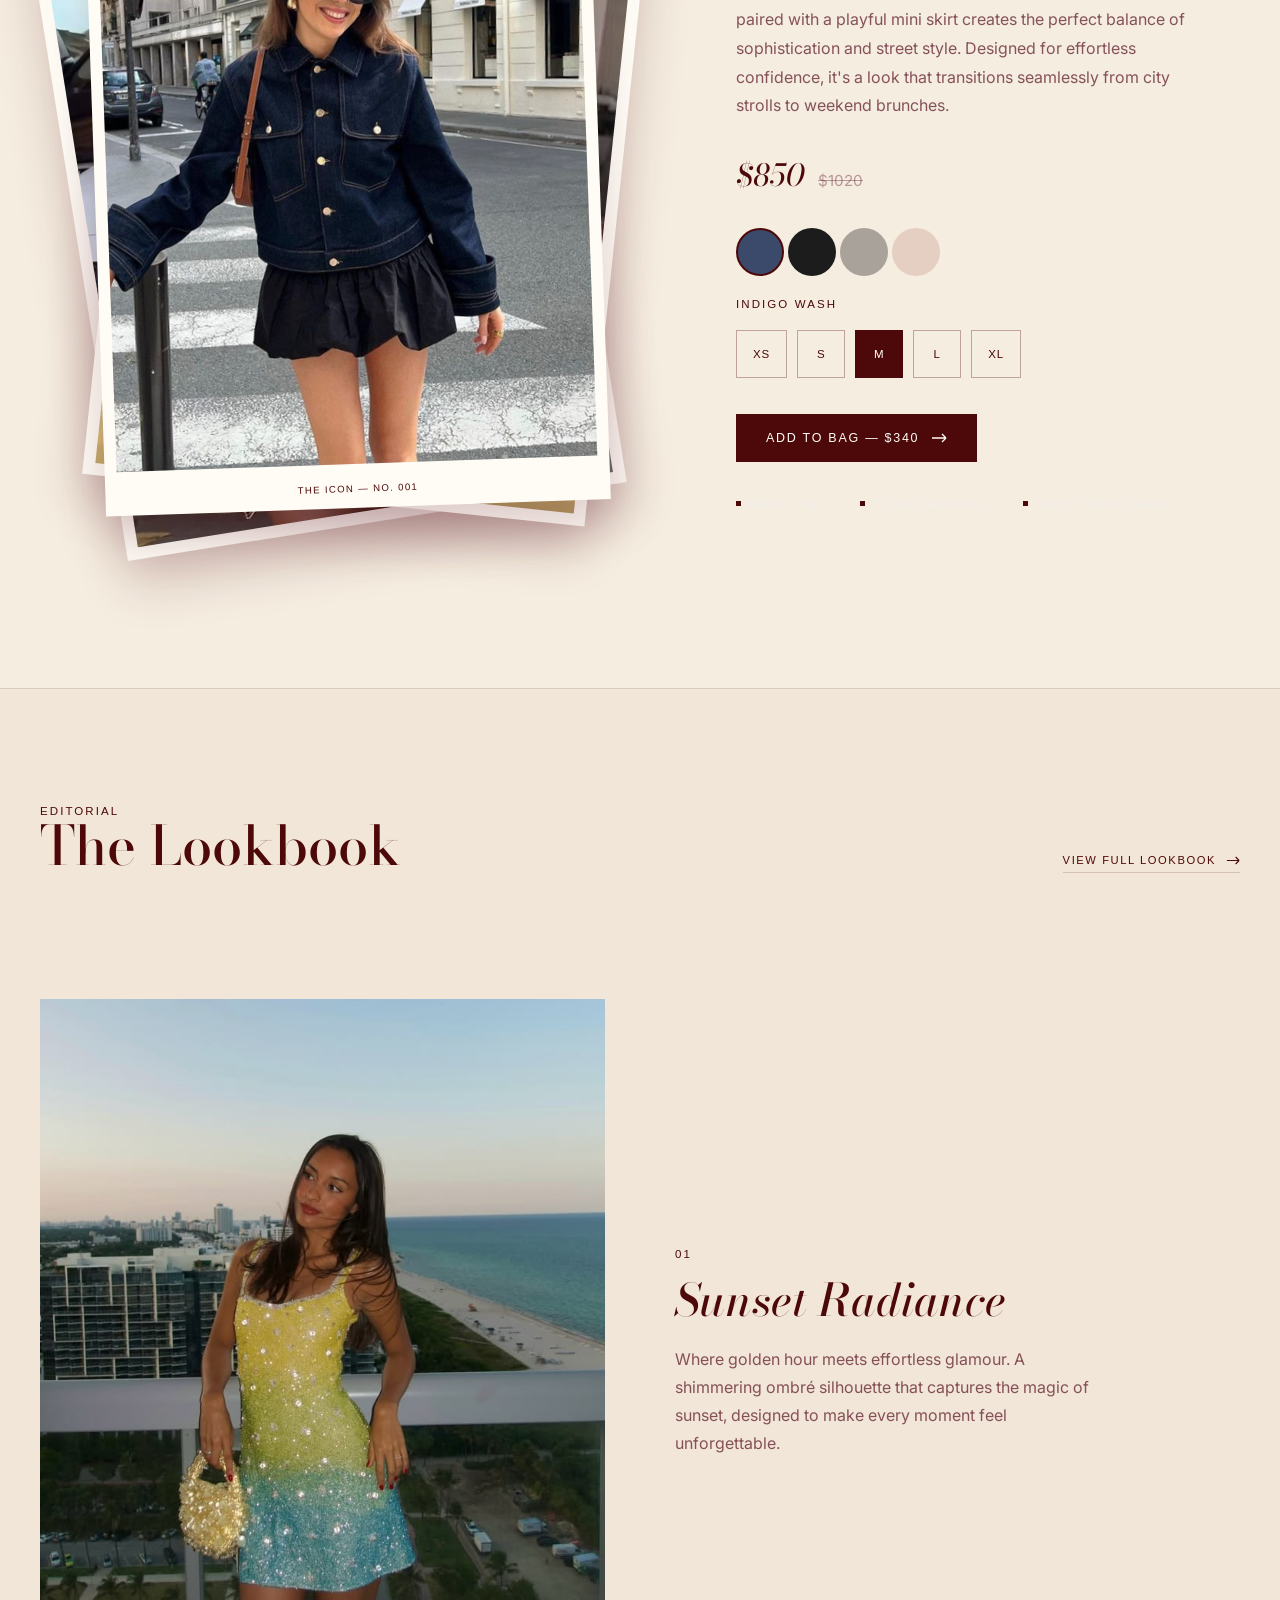
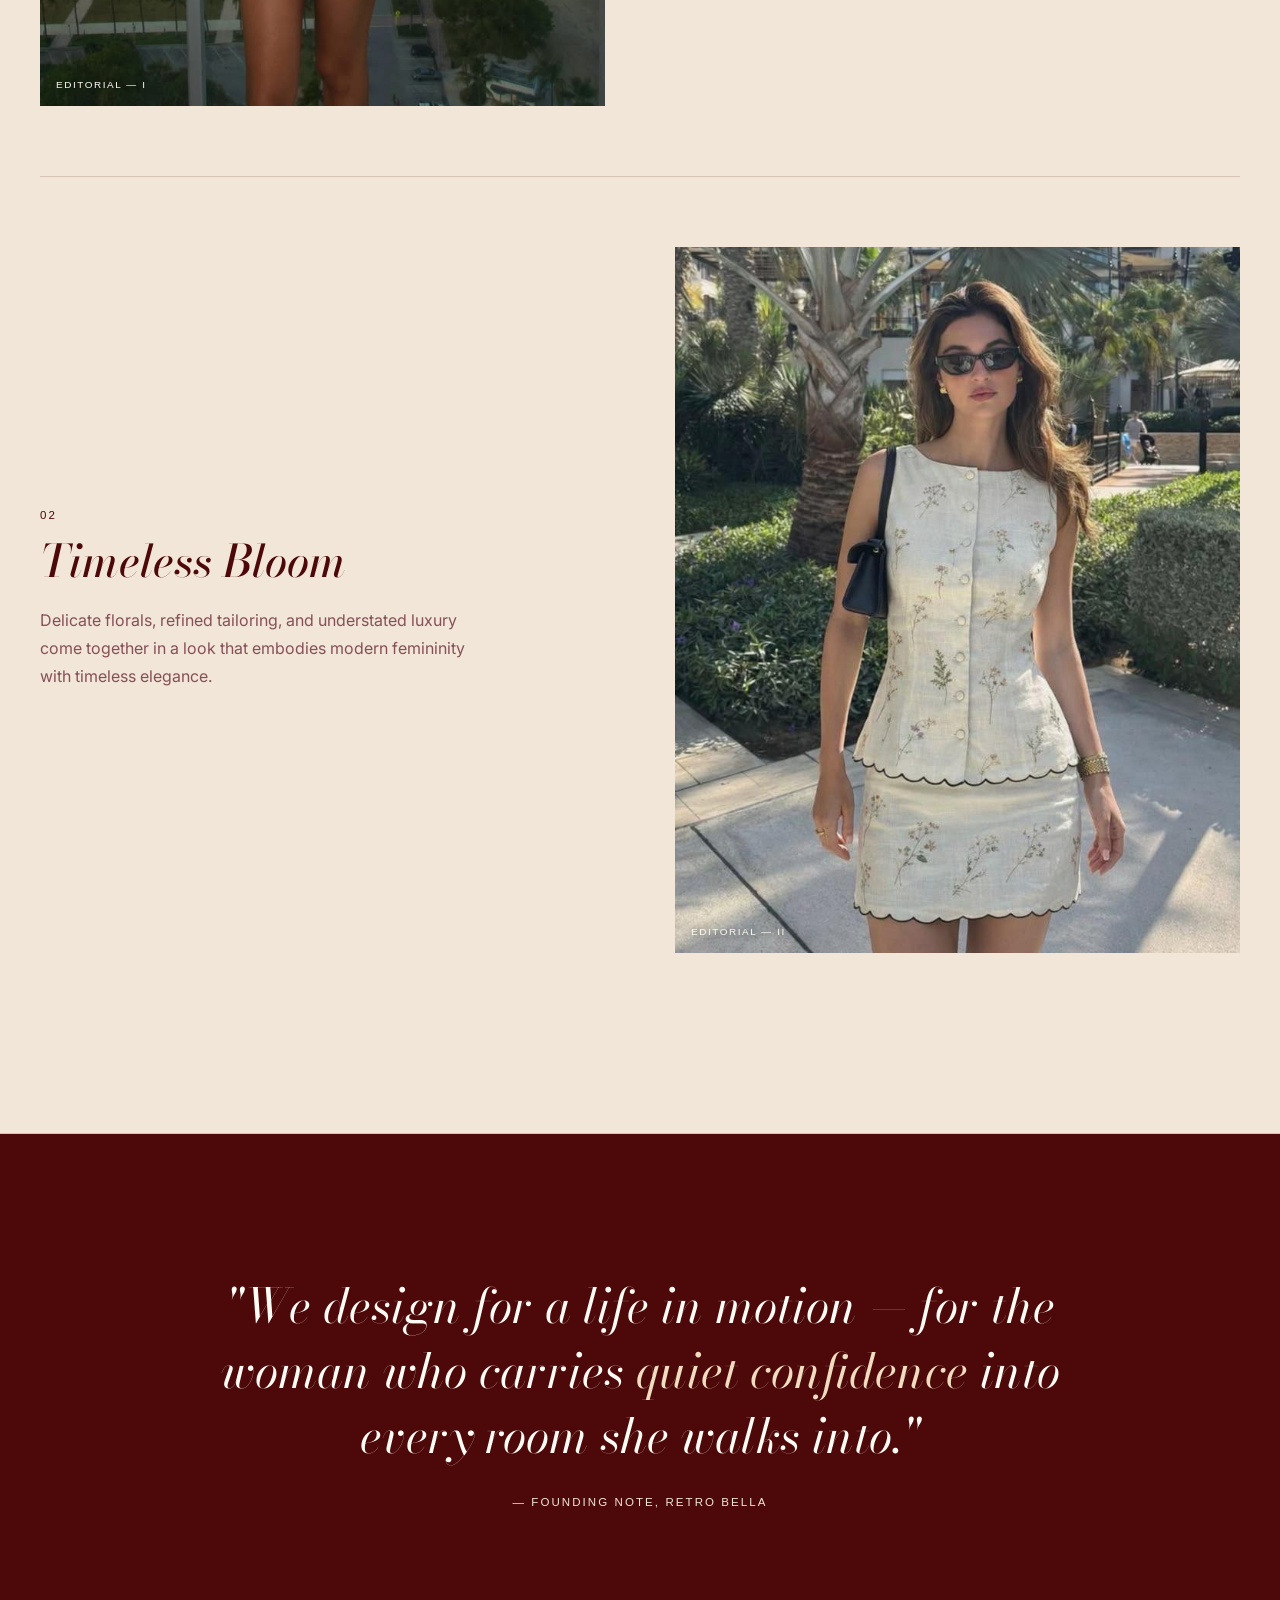
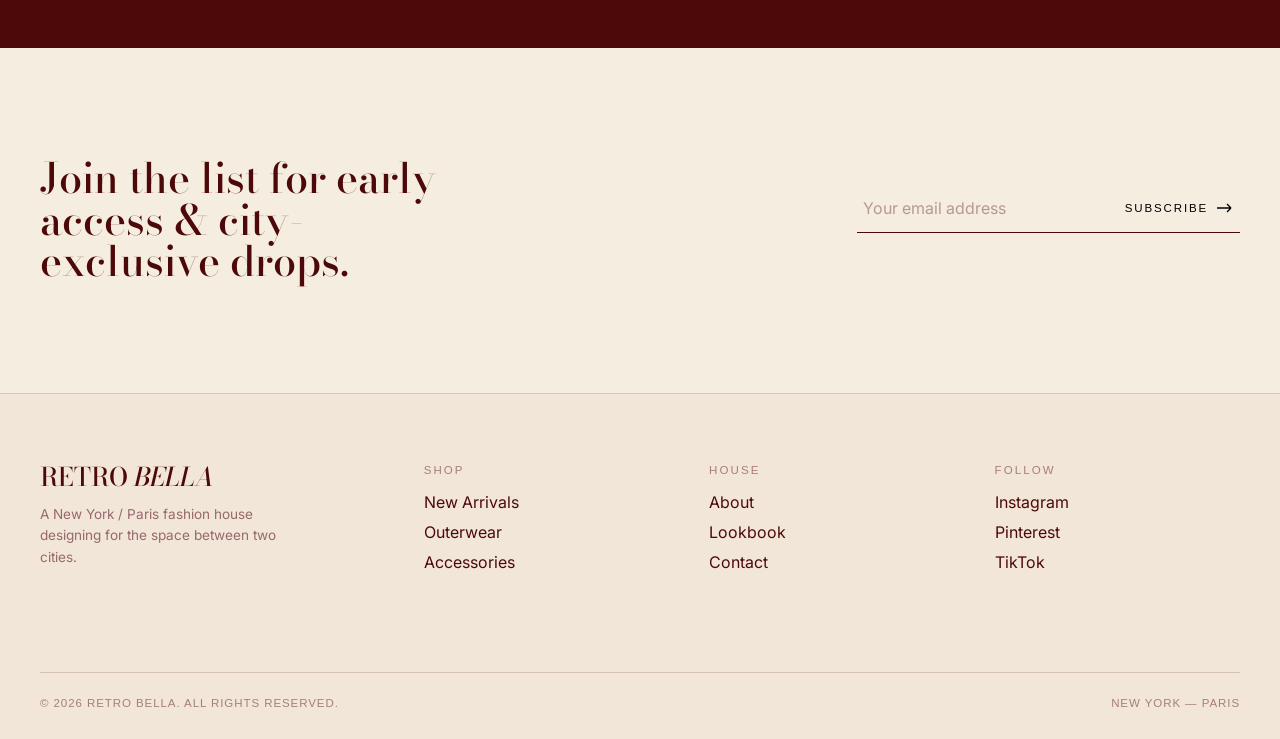
==== commit f21a7e9a: "Added cart, wishlist and checkout page" ====
--- a/index.html
+++ b/index.html
@@ -366,6 +366,9 @@
   </div>
 </footer>
 
+<script src="js/products.js"></script>
+<script src="js/cart.js"></script>
+<script src="js/auth.js"></script>
 <script>
   // ---------- loader is now pure CSS/HTML (see .loader-overlay in styles.css) ----------
   // no JavaScript needed: the bar-fill and fade-out both run on @keyframes
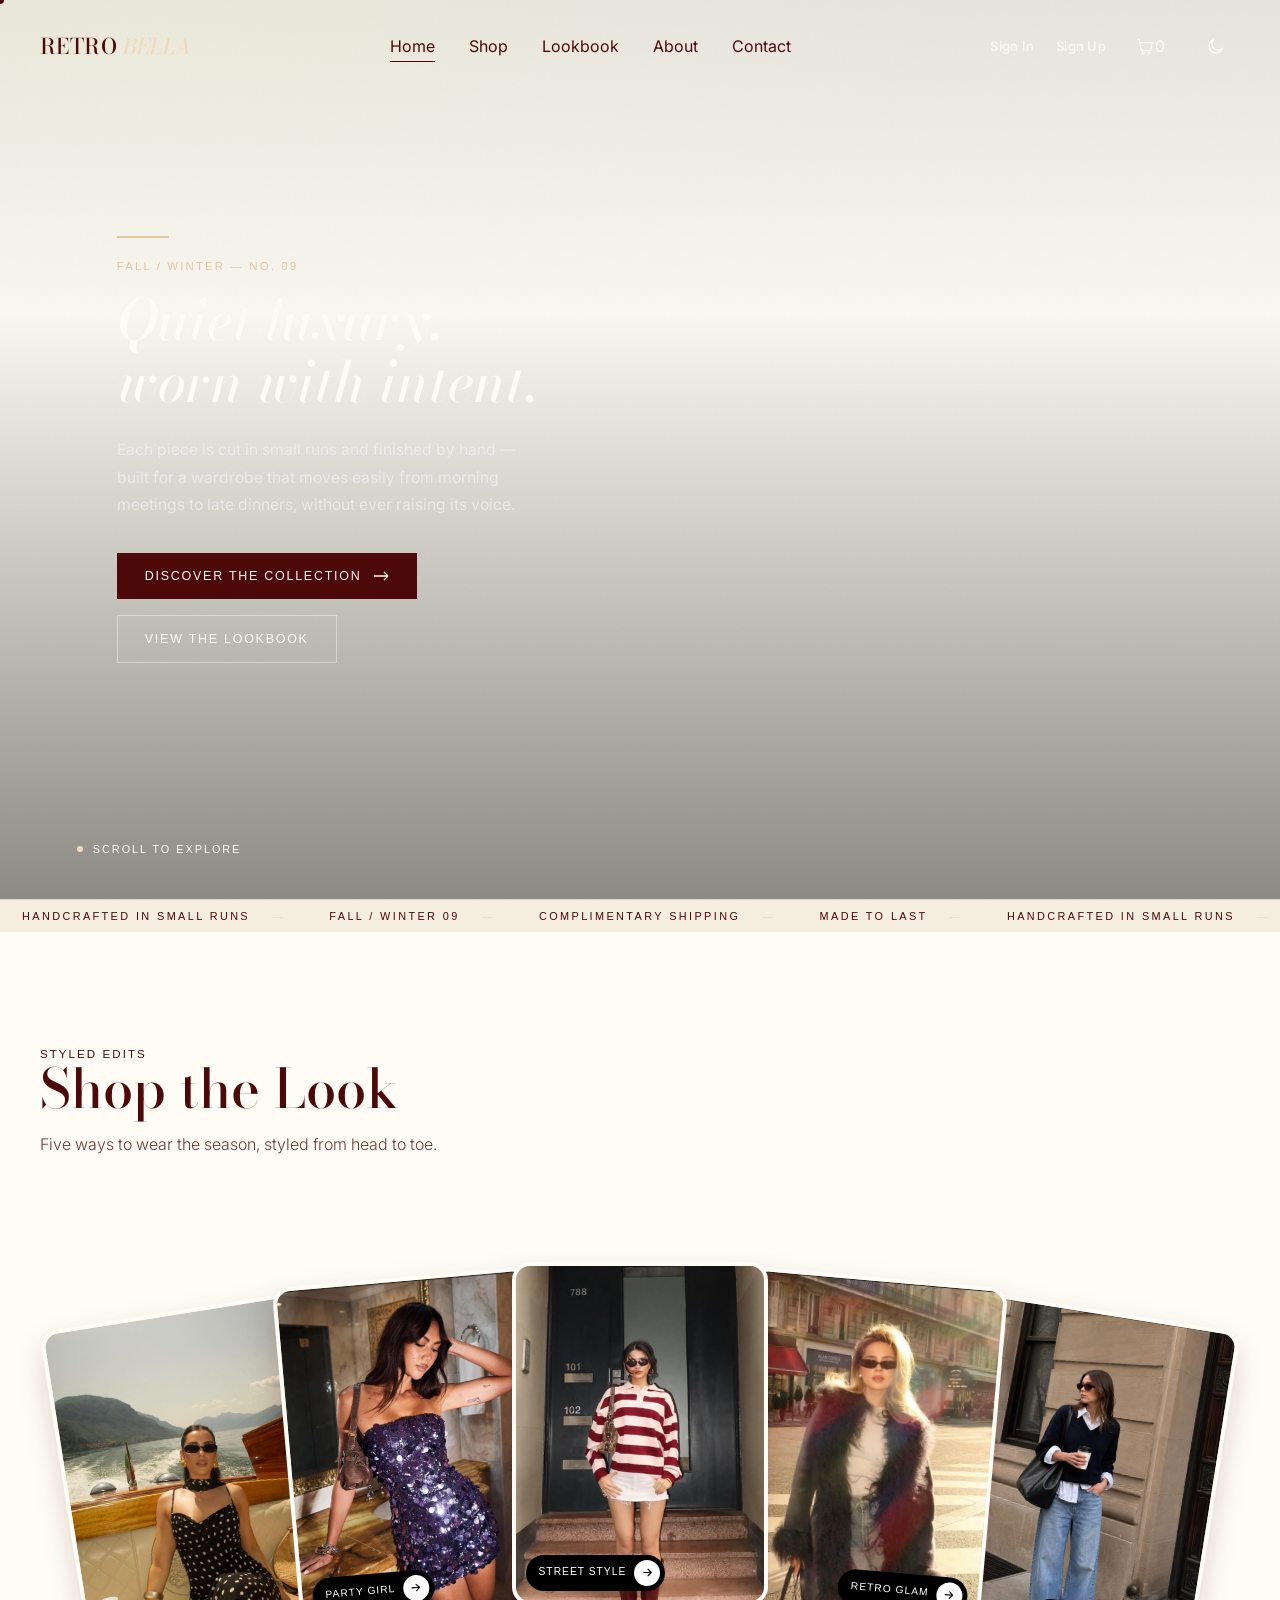
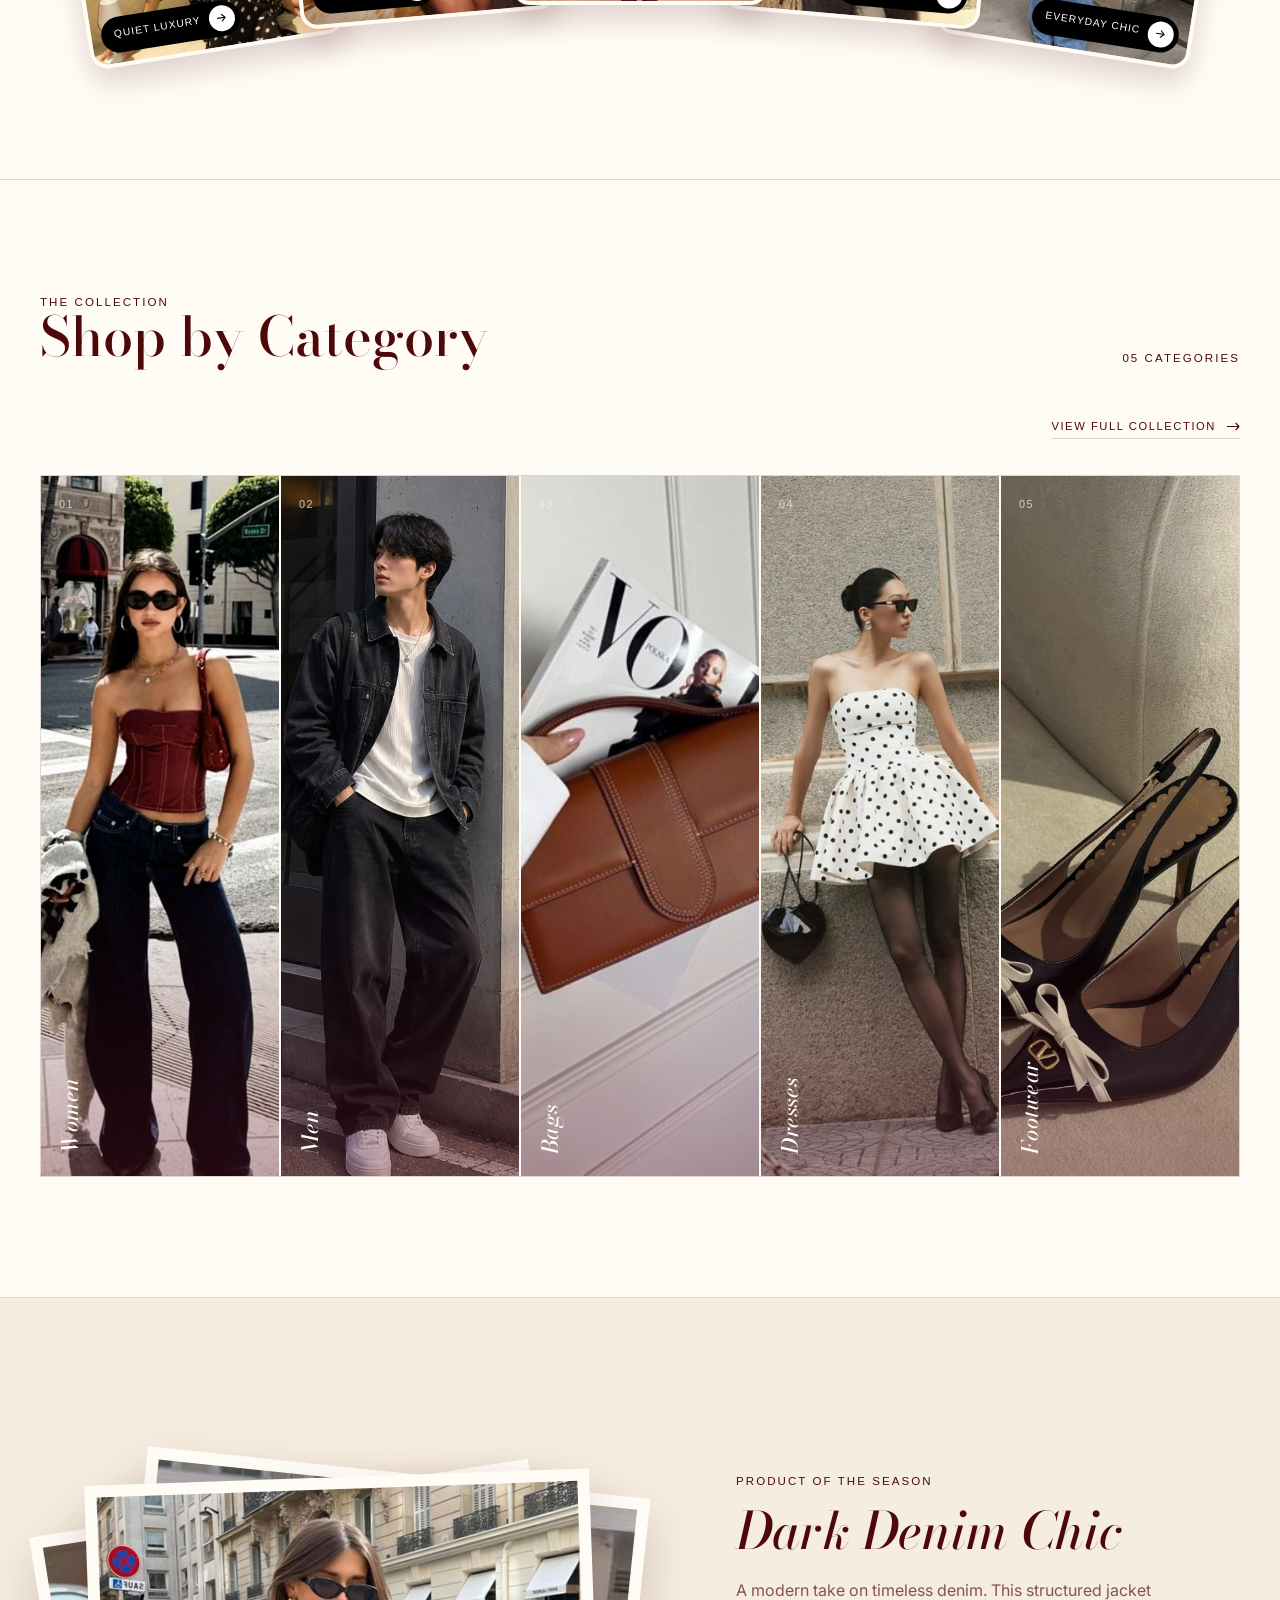
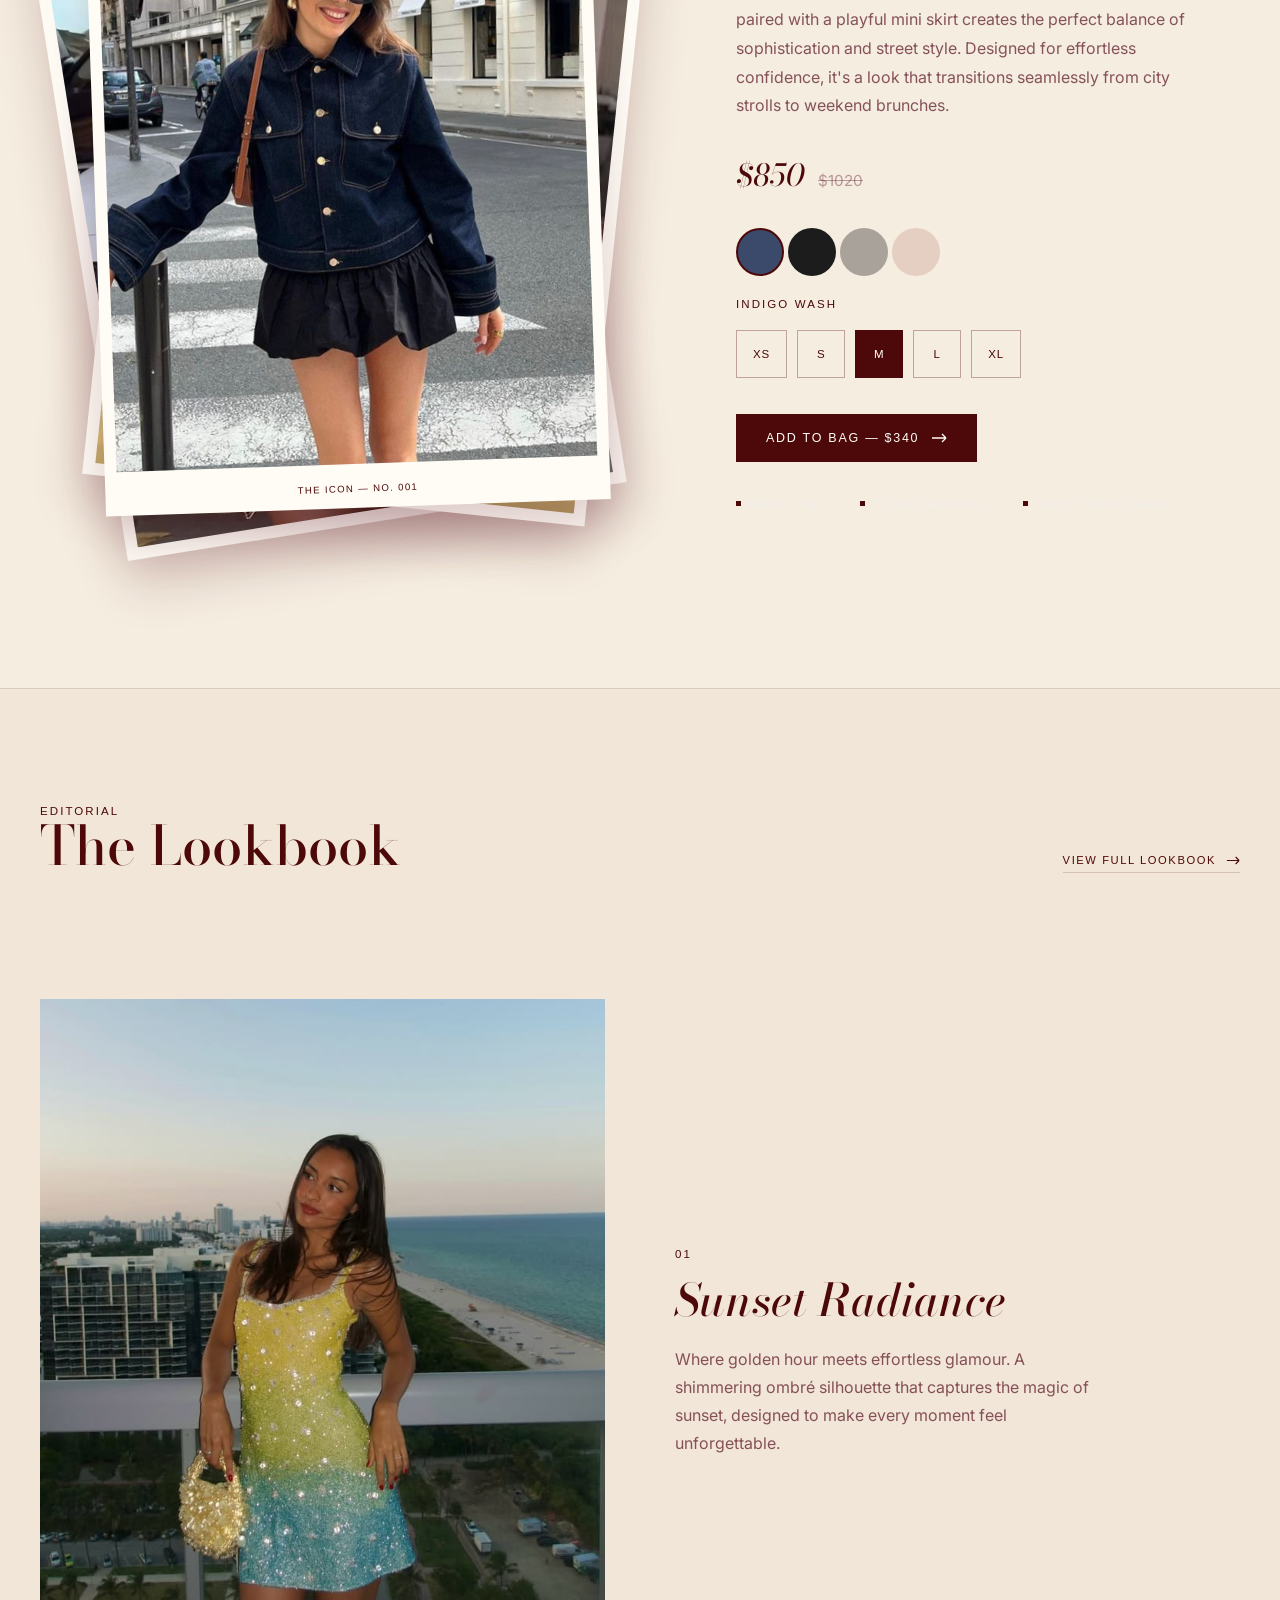
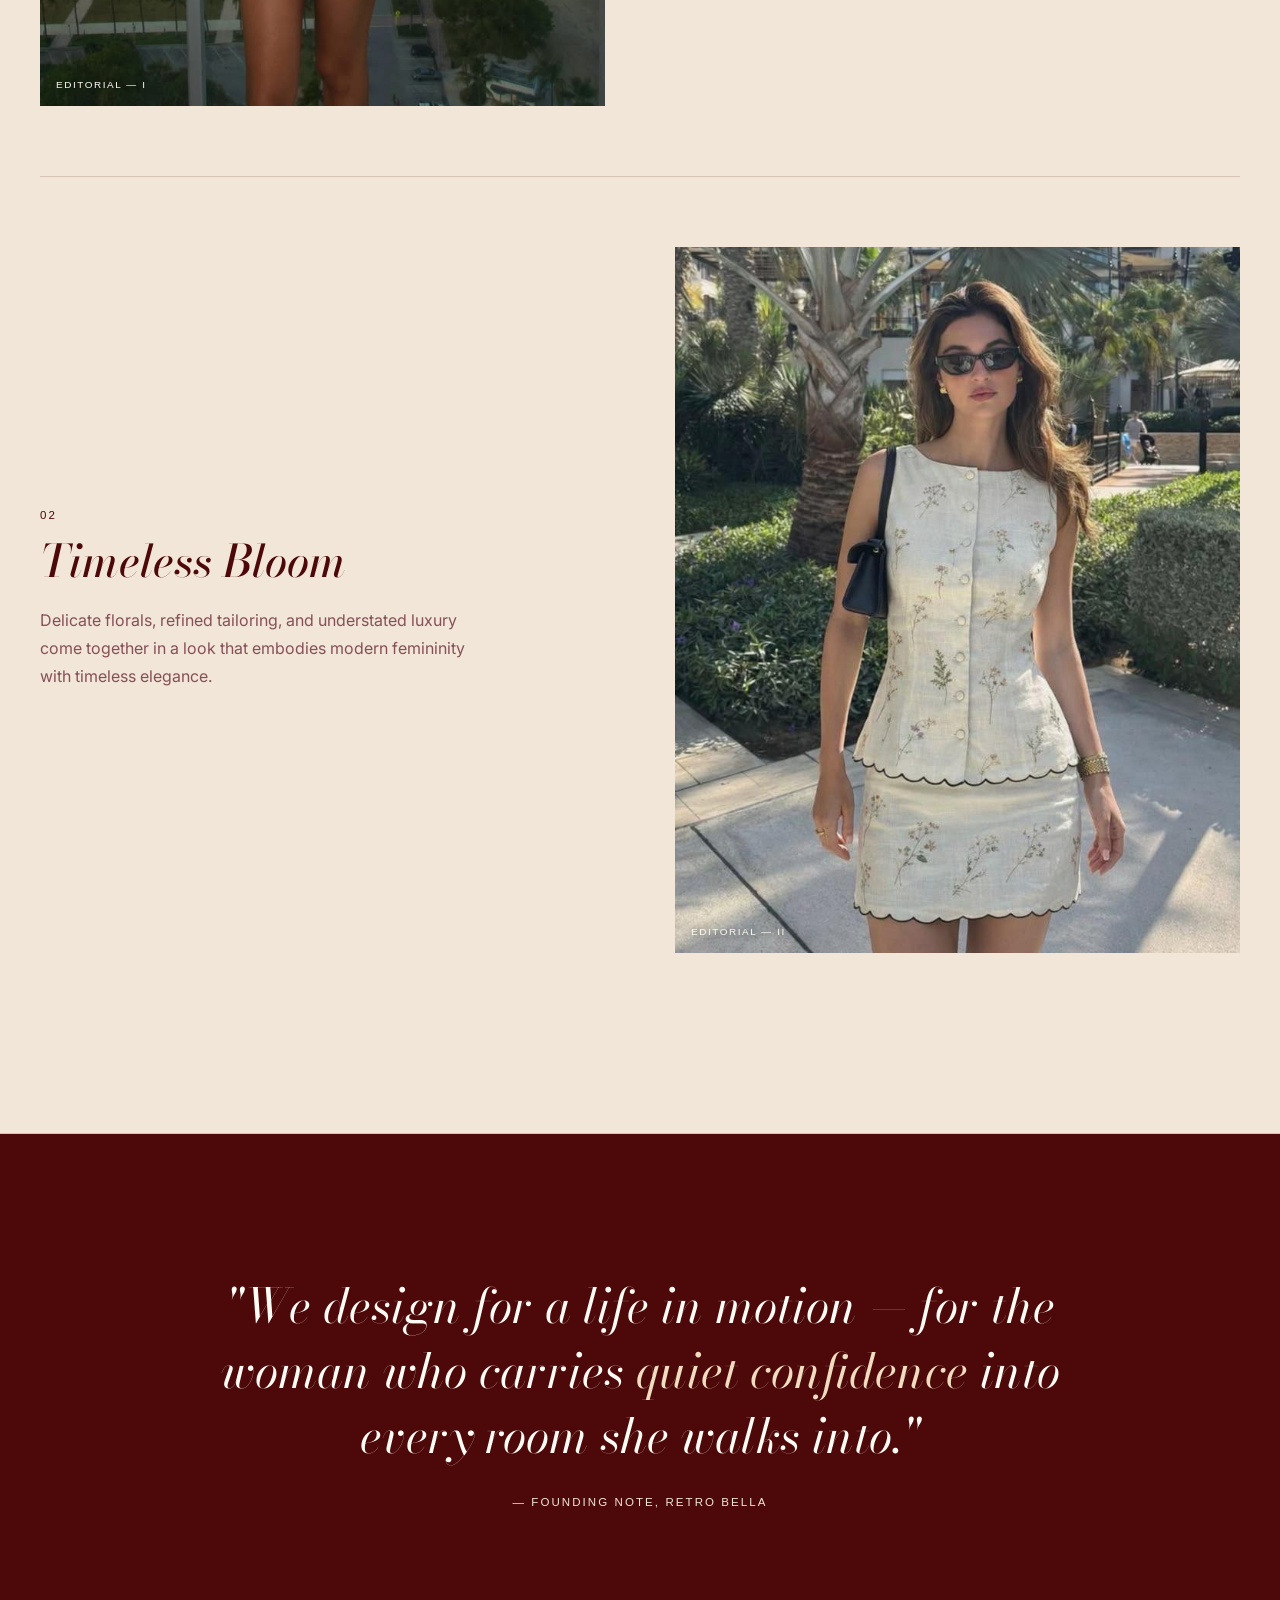
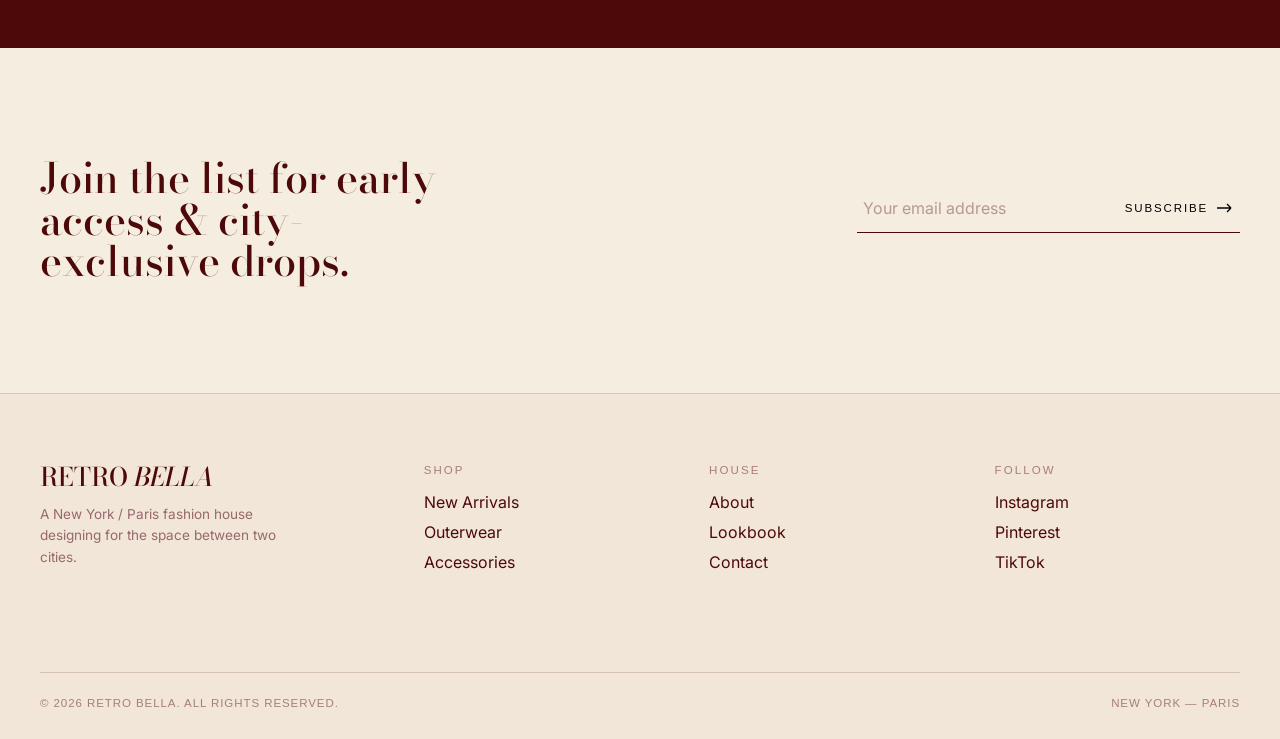
==== commit 5dc113c4: "Added dark mode and filter in shop page" ====
--- a/index.html
+++ b/index.html
@@ -3,11 +3,13 @@
 <head>
 <meta charset="UTF-8">
 <meta name="viewport" content="width=device-width, initial-scale=1.0">
+<script>/* ADDED: apply saved/OS theme before first paint (no flash) */(function(){try{var t=localStorage.getItem("rb_theme");if(!t&&window.matchMedia&&matchMedia("(prefers-color-scheme: dark)").matches)t="dark";if(t==="dark")document.documentElement.setAttribute("data-theme","dark");}catch(e){}})();</script>
 <title>RETRO&nbsp;BELLA — Est. Twenty Sixteen</title>
 <link rel="preconnect" href="https://fonts.googleapis.com">
 <link rel="preconnect" href="https://fonts.gstatic.com" crossorigin>
 <link href="https://fonts.googleapis.com/css2?family=Bodoni+Moda:ital,opsz,wght@0,6..96,400;0,6..96,500;0,6..96,700;1,6..96,400;1,6..96,500&family=Archivo+Expanded:wght@500;700&family=Inter:wght@300;400;500&display=swap" rel="stylesheet">
 <link rel="stylesheet" href="css/styles.css">
+<link rel="stylesheet" href="css/dark.css"> <!-- ADDED: dark mode -->
 </head>
 <body>
 
@@ -37,6 +39,11 @@
     <a href="shop.html" class="icon-btn" aria-label="Cart">
       <svg width="20" height="20" viewBox="0 0 24 24" fill="none"><path d="M3 4h2l2.4 12.2a1.5 1.5 0 0 0 1.47 1.3h8.4a1.5 1.5 0 0 0 1.47-1.18L21 8H6" stroke="currentColor" stroke-width="1.4" stroke-linecap="round" stroke-linejoin="round"/><circle cx="10" cy="20.5" r="1.3" stroke="currentColor" stroke-width="1.4"/><circle cx="17" cy="20.5" r="1.3" stroke="currentColor" stroke-width="1.4"/></svg>
     </a>
+    <button type="button" class="icon-btn theme-toggle" id="themeToggle" aria-label="Switch to dark mode" aria-pressed="false" title="Switch to dark mode">
+      <svg class="ico-moon" viewBox="0 0 24 24" fill="none" stroke="currentColor" stroke-width="1.6" stroke-linecap="round" stroke-linejoin="round" aria-hidden="true"><path d="M20.5 14.2A8.5 8.5 0 1 1 9.8 3.5a6.8 6.8 0 0 0 10.7 10.7Z"/></svg>
+      <svg class="ico-sun" viewBox="0 0 24 24" fill="none" stroke="currentColor" stroke-width="1.6" stroke-linecap="round" aria-hidden="true"><circle cx="12" cy="12" r="4"/><path d="M12 2.5v2.2M12 19.3v2.2M2.5 12h2.2M19.3 12h2.2M5.3 5.3l1.6 1.6M17.1 17.1l1.6 1.6M18.7 5.3l-1.6 1.6M6.9 17.1l-1.6 1.6"/></svg>
+    </button>
+
   </div>
   <button class="menu-btn" id="menuBtn" aria-label="Toggle menu">
     <span></span><span></span><span></span>
@@ -453,5 +460,6 @@
   }
 </script>
 
+<script src="js/theme.js"></script> <!-- ADDED: dark mode -->
 </body>
 </html>
--- a/css/styles.css
+++ b/css/styles.css
@@ -14,6 +14,7 @@
     --dusk-dim:#EBDFC9;
     --blush:#F2E6D8;
     --blush-dim:#E7D3BC;
+    --ink-rgb:92,22,38;         /* ADDED: text/border tint — swapped in dark mode (css/dark.css) */
   }
 
   *{ margin:0; padding:0; box-sizing:border-box; }
@@ -365,11 +366,11 @@
   }
   .spotlight-copy .label{ color:var(--sangria); display:block; margin-bottom:18px; }
   .spotlight-copy h2{ font-size:clamp(2rem,4.4vw,3.2rem); font-style:italic; margin-bottom:20px; }
-  .spotlight-copy p{ font-size:1rem; line-height:1.8; color:rgba(92,22,38,0.72); max-width:460px; margin-bottom:32px; }
+  .spotlight-copy p{ font-size:1rem; line-height:1.8; color:rgba(var(--ink-rgb),0.72); max-width:460px; margin-bottom:32px; }
 
   .spotlight-price{ display:flex; align-items:baseline; gap:14px; margin-bottom:30px; }
   .spotlight-price .now{ font-family:'Bodoni Moda', serif; font-style:italic; font-size:1.9rem; color:var(--ink); }
-  .spotlight-price .was{ font-size:0.95rem; text-decoration:line-through; color:rgba(92,22,38,0.4); }
+  .spotlight-price .was{ font-size:0.95rem; text-decoration:line-through; color:rgba(var(--ink-rgb),0.4); }
 
   .swatch-row{ display:flex; gap:4px; margin-bottom:30px; }
   .swatch-row .sw{
@@ -382,7 +383,7 @@
 
   .size-row{ display:flex; gap:10px; margin-bottom:36px; flex-wrap:wrap; }
   .size-row button{
-    background:none; border:1px solid rgba(92,22,38,0.35); color:var(--ink);
+    background:none; border:1px solid rgba(var(--ink-rgb),0.35); color:var(--ink);
     font-family:'Archivo Expanded', sans-serif; font-size:0.72rem; letter-spacing:0.08em;
     min-width:48px; min-height:48px; padding:10px 16px; cursor:pointer; transition:all 0.25s ease;
   }
@@ -435,7 +436,7 @@
   }
   .editorial-block .copy .label{ color:var(--sangria); margin-bottom:18px; display:block; }
   .editorial-block .copy h2{ font-size:clamp(1.9rem,4vw,2.8rem); margin-bottom:22px; font-style:italic; }
-  .editorial-block .copy p{ font-size:1rem; line-height:1.75; color:rgba(92,22,38,0.72); max-width:440px; }
+  .editorial-block .copy p{ font-size:1rem; line-height:1.75; color:rgba(var(--ink-rgb),0.72); max-width:440px; }
 
   /* ---------- manifesto ---------- */
   .manifesto{
@@ -462,7 +463,7 @@
     flex:1; background:none; border:none; outline:none; min-height:48px;
     font-family:'Inter', sans-serif; font-size:1rem; padding:10px 6px; color:var(--ink);
   }
-  .newsletter input::placeholder{ color:rgba(92,22,38,0.4); }
+  .newsletter input::placeholder{ color:rgba(var(--ink-rgb),0.4); }
   .newsletter button{
     background:none; border:none; cursor:pointer; min-height:48px; min-width:48px;
     font-family:'Archivo Expanded', sans-serif; text-transform:uppercase;
@@ -483,14 +484,14 @@
   @media (min-width:641px){ footer{ grid-template-columns:1fr 1fr; } }
   @media (min-width:901px){ footer{ padding:70px 40px 30px; grid-template-columns:1.4fr 1fr 1fr 1fr; } }
   footer .brand h3{ font-size:1.6rem; margin-bottom:14px; }
-  footer .brand p{ font-size:0.85rem; color:rgba(92,22,38,0.6); max-width:260px; line-height:1.6; }
-  footer .label{ margin-bottom:16px; display:block; color:rgba(92,22,38,0.5); }
+  footer .brand p{ font-size:0.85rem; color:rgba(var(--ink-rgb),0.6); max-width:260px; line-height:1.6; }
+  footer .label{ margin-bottom:16px; display:block; color:rgba(var(--ink-rgb),0.5); }
   footer ul{ list-style:none; display:flex; flex-direction:column; gap:10px; }
   footer ul li a:hover{ color:var(--sangria); }
   .footer-bottom{
     grid-column:1/-1; display:flex; justify-content:space-between; flex-wrap:wrap; gap:10px;
     margin-top:60px; padding-top:24px; border-top:1px solid var(--line);
-    font-size:0.72rem; color:rgba(92,22,38,0.5);
+    font-size:0.72rem; color:rgba(var(--ink-rgb),0.5);
     font-family:'Archivo Expanded', sans-serif; letter-spacing:0.08em; text-transform:uppercase;
   }
 
@@ -606,14 +607,14 @@
   .breadcrumb{
     display:flex; align-items:center; gap:8px; margin-bottom:22px;
     font-family:'Archivo Expanded', sans-serif; font-size:0.66rem;
-    letter-spacing:0.16em; text-transform:uppercase; color:rgba(92,22,38,0.5);
+    letter-spacing:0.16em; text-transform:uppercase; color:rgba(var(--ink-rgb),0.5);
   }
   .breadcrumb a:hover{ color:var(--sangria); }
   .page-banner .label{ color:var(--sangria); display:block; margin-bottom:16px; }
   .page-banner h1{ font-size:clamp(2.3rem, 5.2vw, 3.8rem); font-style:italic; max-width:720px; }
   .page-banner p.sub{
     margin-top:20px; font-size:1rem; line-height:1.75;
-    color:rgba(92,22,38,0.72); max-width:520px;
+    color:rgba(var(--ink-rgb),0.72); max-width:520px;
   }
 
   /* =========================================================
@@ -623,7 +624,7 @@
   .filter-pill{
     font-family:'Archivo Expanded', sans-serif; font-size:0.7rem;
     letter-spacing:0.1em; text-transform:uppercase;
-    min-height:48px; padding:11px 22px; border:1px solid rgba(92,22,38,0.28);
+    min-height:48px; padding:11px 22px; border:1px solid rgba(var(--ink-rgb),0.28);
     background:none; color:var(--ink); cursor:pointer;
     transition:background 0.25s ease, color 0.25s ease, border-color 0.25s ease;
   }
@@ -704,11 +705,11 @@
   .product-info h3{ font-size:1rem; font-style:italic; font-family:'Bodoni Moda', serif; font-weight:500; margin-bottom:5px; }
   .product-info .cat-label{
     font-family:'Archivo Expanded', sans-serif; font-size:0.6rem;
-    letter-spacing:0.12em; text-transform:uppercase; color:rgba(92,22,38,0.48);
+    letter-spacing:0.12em; text-transform:uppercase; color:rgba(var(--ink-rgb),0.48);
   }
   .product-price{ font-family:'Bodoni Moda', serif; font-style:italic; font-size:1rem; white-space:nowrap; }
   .load-more-wrap{ display:flex; justify-content:center; padding-bottom:110px; }
-  .empty-note{ padding:40px; text-align:center; color:rgba(92,22,38,0.55); display:none; }
+  .empty-note{ padding:40px; text-align:center; color:rgba(var(--ink-rgb),0.55); display:none; }
   .empty-note.show{ display:block; }
 
   /* =========================================================
@@ -719,21 +720,21 @@
   .pillar{ padding:46px 34px; background:var(--paper); }
   .pillar .num{ font-family:'Archivo Expanded', sans-serif; color:var(--sangria); font-size:0.72rem; letter-spacing:0.16em; }
   .pillar h3{ margin:20px 0 14px; font-size:1.5rem; font-style:italic; }
-  .pillar p{ font-size:0.92rem; line-height:1.75; color:rgba(92,22,38,0.7); }
+  .pillar p{ font-size:0.92rem; line-height:1.75; color:rgba(var(--ink-rgb),0.7); }
 
   .founder-block{ display:grid; grid-template-columns:1fr; gap:0; align-items:center; background:var(--blush); }
   @media (min-width:901px){ .founder-block{ grid-template-columns:0.9fr 1.1fr; gap:70px; } }
   .founder-block .img{ aspect-ratio:4/5; position:relative; overflow:hidden; background:linear-gradient(160deg, var(--c1,var(--dusk)), var(--c2,var(--blush))); }
   .founder-block .img img{ position:absolute; inset:0; width:100%; height:100%; object-fit:cover; }
   .founder-block .copy blockquote{ font-family:'Bodoni Moda', serif; font-style:italic; font-size:clamp(1.3rem,2.6vw,1.9rem); line-height:1.5; margin-bottom:22px; }
-  .founder-block .copy cite{ font-style:normal; font-family:'Archivo Expanded', sans-serif; font-size:0.7rem; letter-spacing:0.12em; text-transform:uppercase; color:rgba(92,22,38,0.55); }
+  .founder-block .copy cite{ font-style:normal; font-family:'Archivo Expanded', sans-serif; font-size:0.7rem; letter-spacing:0.12em; text-transform:uppercase; color:rgba(var(--ink-rgb),0.55); }
 
   .timeline-row{ display:grid; grid-template-columns:1fr; gap:8px; padding:30px 0; border-bottom:1px solid var(--line); }
   @media (min-width:901px){ .timeline-row{ grid-template-columns:140px 1fr; gap:34px; } }
   .timeline-row:first-child{ border-top:1px solid var(--line); }
   .timeline-row .year{ font-family:'Bodoni Moda', serif; font-style:italic; font-size:1.7rem; color:var(--sangria); }
   .timeline-row h4{ font-size:1.05rem; margin-bottom:8px; font-family:'Archivo Expanded', sans-serif; text-transform:uppercase; letter-spacing:0.06em; font-weight:500; }
-  .timeline-row p{ font-size:0.94rem; line-height:1.75; color:rgba(92,22,38,0.7); max-width:560px; }
+  .timeline-row p{ font-size:0.94rem; line-height:1.75; color:rgba(var(--ink-rgb),0.7); max-width:560px; }
 
   .stats-row{ display:flex; justify-content:space-between; flex-wrap:wrap; gap:30px; background:var(--sangria); color:var(--paper); padding:70px 40px; }
   .stats-row .stat{ text-align:center; flex:1; min-width:140px; }
@@ -766,10 +767,10 @@
   .contact-form-wrap .field{ margin-bottom:26px; }
   .contact-form-wrap label{
     display:block; font-family:'Archivo Expanded', sans-serif; font-size:0.65rem;
-    letter-spacing:0.12em; text-transform:uppercase; color:rgba(92,22,38,0.55); margin-bottom:9px;
+    letter-spacing:0.12em; text-transform:uppercase; color:rgba(var(--ink-rgb),0.55); margin-bottom:9px;
   }
   .contact-form-wrap input, .contact-form-wrap textarea, .contact-form-wrap select{
-    width:100%; min-height:48px; background:none; border:none; border-bottom:1px solid rgba(92,22,38,0.3);
+    width:100%; min-height:48px; background:none; border:none; border-bottom:1px solid rgba(var(--ink-rgb),0.3);
     padding:12px 4px; font-family:'Inter', sans-serif; font-size:1rem; color:var(--ink);
     outline:none; transition:border-color 0.25s ease;
   }
@@ -781,7 +782,7 @@
   .store-list{ display:flex; flex-direction:column; gap:38px; }
   .store-card .label{ color:var(--sangria); display:block; margin-bottom:10px; }
   .store-card h3{ font-size:1.4rem; font-style:italic; margin-bottom:10px; }
-  .store-card p{ font-size:0.9rem; line-height:1.75; color:rgba(92,22,38,0.7); }
+  .store-card p{ font-size:0.9rem; line-height:1.75; color:rgba(var(--ink-rgb),0.7); }
   .store-card p a{ color:var(--sangria); }
 
   /* =========================================================
@@ -819,13 +820,13 @@
   .auth-box{ width:100%; max-width:380px; }
   .auth-box .label{ color:var(--sangria); display:block; }
   .auth-box h1{ font-size:2.1rem; font-style:italic; margin:16px 0 10px; }
-  .auth-box .sub{ font-size:0.92rem; color:rgba(92,22,38,0.65); margin-bottom:34px; }
+  .auth-box .sub{ font-size:0.92rem; color:rgba(var(--ink-rgb),0.65); margin-bottom:34px; }
 
   .auth-tabs{ display:flex; gap:28px; margin-bottom:32px; border-bottom:1px solid var(--line); }
   .auth-tab{
     background:none; border:none; cursor:pointer; padding:0 0 14px;
     font-family:'Archivo Expanded', sans-serif; font-size:0.74rem; letter-spacing:0.1em;
-    text-transform:uppercase; color:rgba(92,22,38,0.42); position:relative;
+    text-transform:uppercase; color:rgba(var(--ink-rgb),0.42); position:relative;
   }
   .auth-tab.active{ color:var(--ink); }
   .auth-tab.active::after{ content:""; position:absolute; left:0; right:0; bottom:-1px; height:2px; background:var(--sangria); }
@@ -836,10 +837,10 @@
   .auth-field{ margin-bottom:22px; }
   .auth-field label{
     display:block; font-family:'Archivo Expanded', sans-serif; font-size:0.64rem;
-    letter-spacing:0.1em; text-transform:uppercase; color:rgba(92,22,38,0.55); margin-bottom:8px;
+    letter-spacing:0.1em; text-transform:uppercase; color:rgba(var(--ink-rgb),0.55); margin-bottom:8px;
   }
   .auth-field input{
-    width:100%; min-height:48px; border:none; border-bottom:1px solid rgba(92,22,38,0.3); background:none;
+    width:100%; min-height:48px; border:none; border-bottom:1px solid rgba(var(--ink-rgb),0.3); background:none;
     padding:10px 4px; font-family:'Inter', sans-serif; font-size:1rem; color:var(--ink);
     outline:none; transition:border-color 0.25s ease;
   }
@@ -848,19 +849,19 @@
 
   .auth-row{ display:flex; justify-content:space-between; align-items:center; margin-bottom:30px; font-size:0.82rem; }
   .auth-row a{ color:var(--sangria); }
-  .auth-remember{ display:flex; align-items:center; gap:8px; color:rgba(92,22,38,0.65); cursor:pointer; }
+  .auth-remember{ display:flex; align-items:center; gap:8px; color:rgba(var(--ink-rgb),0.65); cursor:pointer; }
   .auth-remember input{ accent-color:var(--sangria); }
 
   .auth-submit{ width:100%; justify-content:center; }
-  .auth-switch{ margin-top:26px; text-align:center; font-size:0.85rem; color:rgba(92,22,38,0.65); }
+  .auth-switch{ margin-top:26px; text-align:center; font-size:0.85rem; color:rgba(var(--ink-rgb),0.65); }
   .auth-switch button{ background:none; border:none; cursor:pointer; color:var(--sangria); font-weight:500; font-family:'Inter', sans-serif; font-size:0.85rem; }
 
-  .auth-divider{ display:flex; align-items:center; gap:14px; margin:28px 0; color:rgba(92,22,38,0.4); font-size:0.7rem; text-transform:uppercase; letter-spacing:0.12em; }
+  .auth-divider{ display:flex; align-items:center; gap:14px; margin:28px 0; color:rgba(var(--ink-rgb),0.4); font-size:0.7rem; text-transform:uppercase; letter-spacing:0.12em; }
   .auth-divider::before, .auth-divider::after{ content:""; flex:1; height:1px; background:var(--line); }
   .auth-social{ display:flex; gap:14px; }
   .auth-social button{
     flex:1; display:flex; align-items:center; justify-content:center; gap:10px; min-height:48px; padding:12px;
-    border:1px solid rgba(92,22,38,0.25); background:none; cursor:pointer;
+    border:1px solid rgba(var(--ink-rgb),0.25); background:none; cursor:pointer;
     font-family:'Inter', sans-serif; font-size:0.84rem; color:var(--ink);
     transition:border-color 0.25s ease;
   }
@@ -894,7 +895,7 @@
   }
   .loader-caption{
     font-family:'Archivo Expanded', sans-serif; font-size:0.64rem; letter-spacing:0.2em;
-    text-transform:uppercase; color:rgba(92,22,38,0.5);
+    text-transform:uppercase; color:rgba(var(--ink-rgb),0.5);
   }
 
   /* Lock page scroll while the loader is visible, then release it once the
--- a/css/dark.css
+++ b/css/dark.css
@@ -0,0 +1,104 @@
+/* RETRO BELLA — Dark mode
+   Loaded last on every page. The dark palette only applies when <html data-theme="dark">
+   (set by the tiny script in <head> and by js/theme.js). */
+
+/* ---------- toggle button (works in both themes) ---------- */
+.theme-toggle{ position:relative; font:inherit; }
+.theme-toggle svg{ width:19px; height:19px; display:block; }
+.theme-toggle .ico-sun{ display:none; }
+:root[data-theme="dark"] .theme-toggle .ico-sun{ display:block; }
+:root[data-theme="dark"] .theme-toggle .ico-moon{ display:none; }
+.theme-toggle:focus-visible{ outline:2px solid var(--sangria); outline-offset:2px; }
+/* login page has no header, so its button floats in the corner */
+.theme-toggle--float{
+  position:fixed; top:14px; right:14px; z-index:950;
+  background:var(--paper); color:var(--ink); border:1px solid var(--line); border-radius:50%;
+}
+/* smooth colour change when toggling (class is added for 0.4s by theme.js) */
+html.theme-anim *, html.theme-anim *::before, html.theme-anim *::after{
+  transition:background-color .35s ease, color .35s ease, border-color .35s ease !important;
+}
+
+/* ---------- dark palette ---------- */
+:root[data-theme="dark"]{
+  color-scheme:dark;                 /* dark scrollbars, date pickers, select menus */
+  --ink:#F3E6DA;
+  --ink-rgb:243,230,218;
+  --paper:#170B0B;
+  --paper-dim:#211111;
+  --sangria:#E8A9A0;                 /* accent: links, buttons, hearts */
+  --sangria-dim:#D48D84;
+  --line:rgba(243,230,218,0.16);
+  --dusk:#211212;
+  --dusk-dim:#2B1818;
+  --blush:#2A1616;
+  --blush-dim:#331C1C;
+  --border:rgba(243,230,218,.16);
+}
+
+/* header */
+:root[data-theme="dark"] header.scrolled{ background:rgba(23,11,11,0.92); }
+:root[data-theme="dark"] .grain{ mix-blend-mode:screen; opacity:0.03; }
+
+/* text that sits ON photos/video must stay light in both themes */
+:root[data-theme="dark"] header.on-video:not(.scrolled) .logo,
+:root[data-theme="dark"] header.on-video:not(.scrolled) nav.links a,
+:root[data-theme="dark"] header.on-video:not(.scrolled) .header-icons,
+:root[data-theme="dark"] .hero,
+:root[data-theme="dark"] .hero-caption,
+:root[data-theme="dark"] .btn-outline,
+:root[data-theme="dark"] .scroll-cue,
+:root[data-theme="dark"] .panel-label h3,
+:root[data-theme="dark"] .panel-reveal h3,
+:root[data-theme="dark"] .panel-link,
+:root[data-theme="dark"] .editorial-block .img::after,
+:root[data-theme="dark"] .lookbook-masonry figcaption{ color:#FFFCF6; }
+:root[data-theme="dark"] .btn-outline:hover{ background:#FFFCF6; color:#4D0909; border-color:#FFFCF6; }
+
+/* dark cherry panels keep their deep red + light text */
+:root[data-theme="dark"] .stats-row{ background:#3A0A0A; color:#FFFCF6; }
+:root[data-theme="dark"] .auth-side{ background:linear-gradient(160deg,#4D0909,#2A0505); color:#FFFCF6; }
+:root[data-theme="dark"] .auth-side .logo{ color:#FFFCF6; }
+
+/* near-black buttons become light buttons */
+:root[data-theme="dark"] .add-cart-btn,
+:root[data-theme="dark"] .wishlist-add,
+:root[data-theme="dark"] .wl-add{ background:#F3E6DA; color:#170B0B; border-color:#F3E6DA; }
+:root[data-theme="dark"] .add-cart-btn:hover,
+:root[data-theme="dark"] .wishlist-add:hover,
+:root[data-theme="dark"] .wl-add:hover{ background:var(--sangria); border-color:var(--sangria); color:#170B0B; }
+
+/* shop cards */
+:root[data-theme="dark"] .wishlist-btn{ background:rgba(23,11,11,0.88); color:var(--ink); border-color:rgba(243,230,218,.28); }
+:root[data-theme="dark"] .wishlist-btn:hover{ background:var(--paper); }
+:root[data-theme="dark"] .wishlist-btn.is-wishlisted{ background:rgba(224,68,112,.2); color:#ff7a9c; border-color:#ff7a9c; }
+:root[data-theme="dark"] .wishlist-btn.is-wishlisted svg{ fill:#ff7a9c; }
+:root[data-theme="dark"] .cart-feedback{ color:var(--ink); }
+:root[data-theme="dark"] .filter-search::placeholder{ color:rgba(243,230,218,0.5); }
+:root[data-theme="dark"] .color-dot{ border-color:rgba(243,230,218,0.35); }
+
+/* forms / checkout */
+:root[data-theme="dark"] .field.invalid input,
+:root[data-theme="dark"] .field.invalid select,
+:root[data-theme="dark"] .field.invalid textarea{ border-color:#ff8a80; background:rgba(255,138,128,0.12); }
+:root[data-theme="dark"] .field-error,
+:root[data-theme="dark"] .form-summary-error{ color:#ff8a80; }
+:root[data-theme="dark"] .conf{ background:var(--blush); box-shadow:0 18px 50px rgba(0,0,0,0.4); }
+:root[data-theme="dark"] .conf-check{ color:#170B0B; }
+:root[data-theme="dark"] .captcha-box{
+  background:repeating-linear-gradient(135deg,#2A1616,#2A1616 5px,#331C1C 5px,#331C1C 10px);
+}
+:root[data-theme="dark"] .stl-media{ box-shadow:0 14px 30px rgba(0,0,0,0.5); }
+:root[data-theme="dark"] .spotlight-copy p{ color:rgba(var(--ink-rgb),0.72); }
+:root[data-theme="dark"] .newsletter input::placeholder{ color:rgba(var(--ink-rgb),0.4); }
+
+/* about page inline borders */
+:root[data-theme="dark"] .press-strip,
+:root[data-theme="dark"] .pull-quote{ border-bottom-color:rgba(243,230,218,0.12); }
+:root[data-theme="dark"] .about-cta a.btn-primary,
+:root[data-theme="dark"] .shop-cta a.btn-primary{ background:var(--sangria); color:#170B0B; }
+
+/* product photos on white (fit-contain) stay white so cut-out shots look right;
+   gradient placeholders get a little dimmer */
+:root[data-theme="dark"] img{ filter:brightness(0.92); }
+:root[data-theme="dark"] .fit-contain, :root[data-theme="dark"] .is-contain img{ filter:brightness(0.9); }
